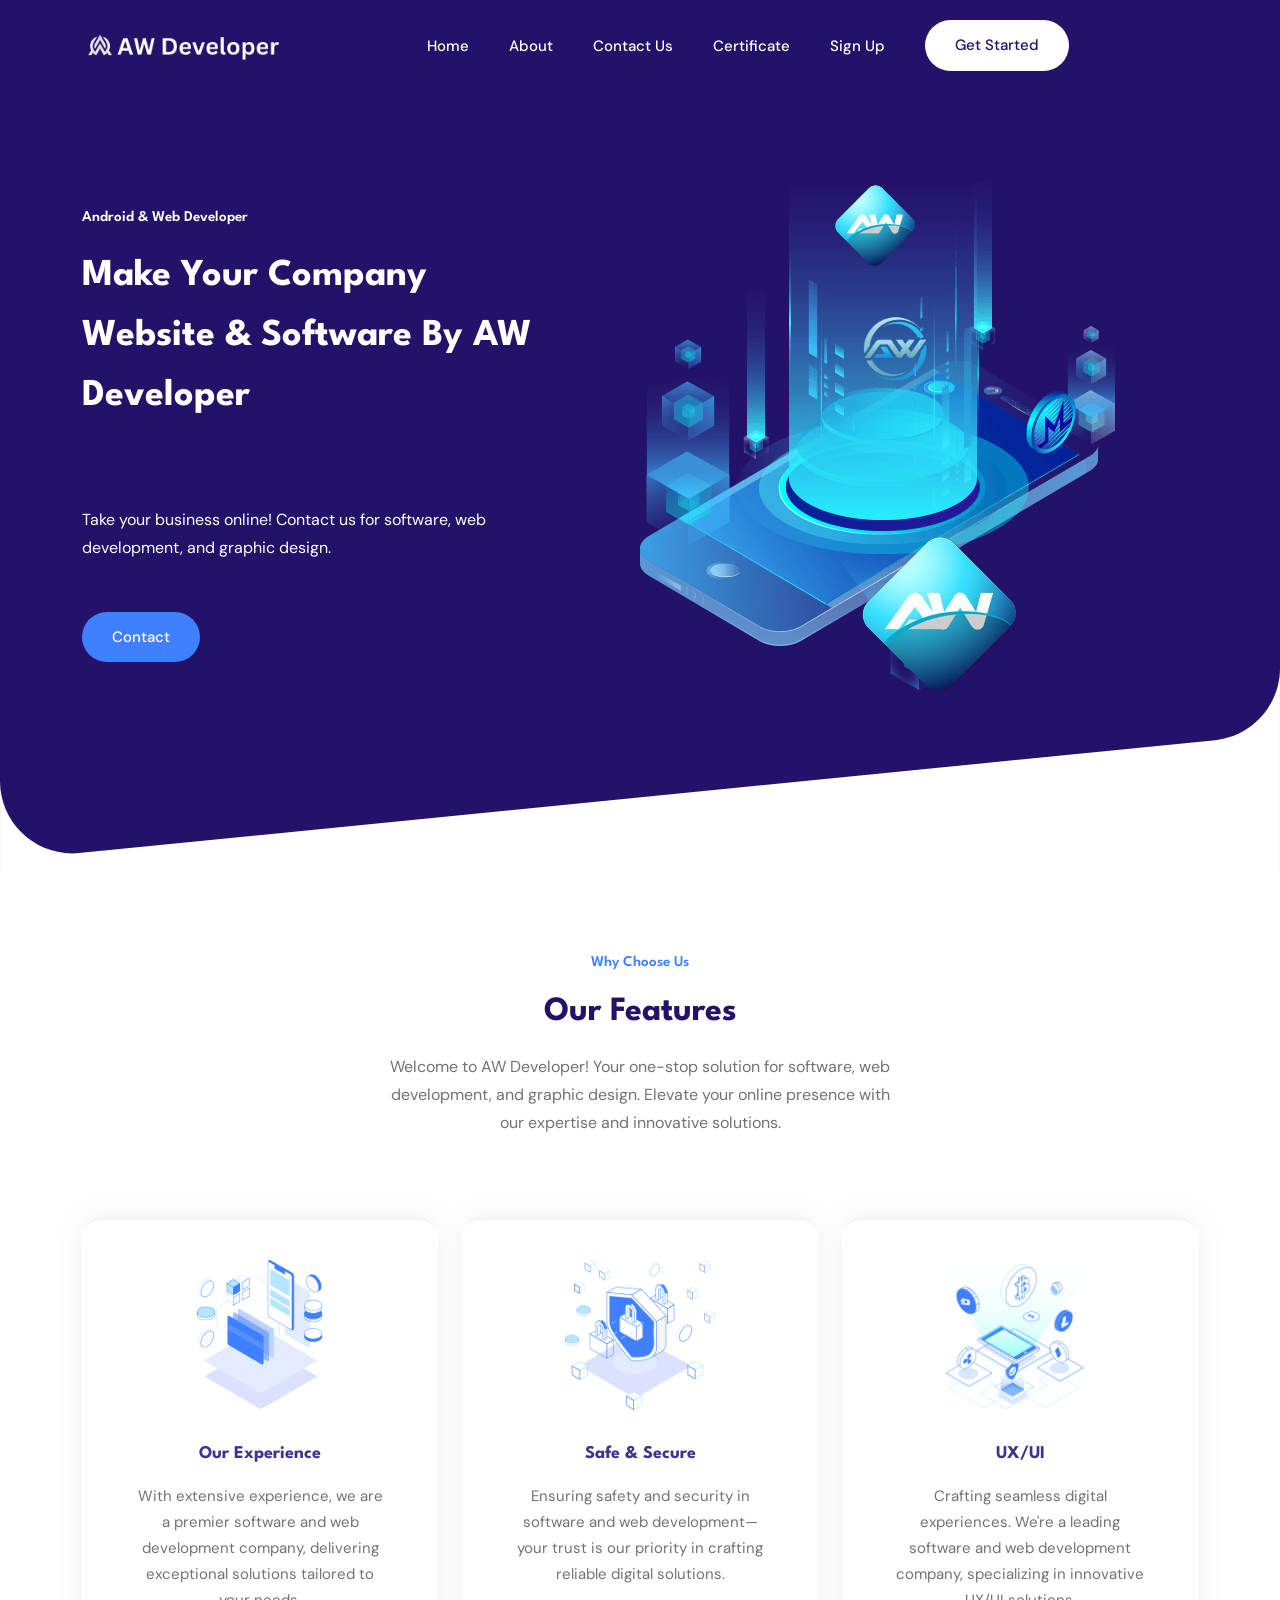
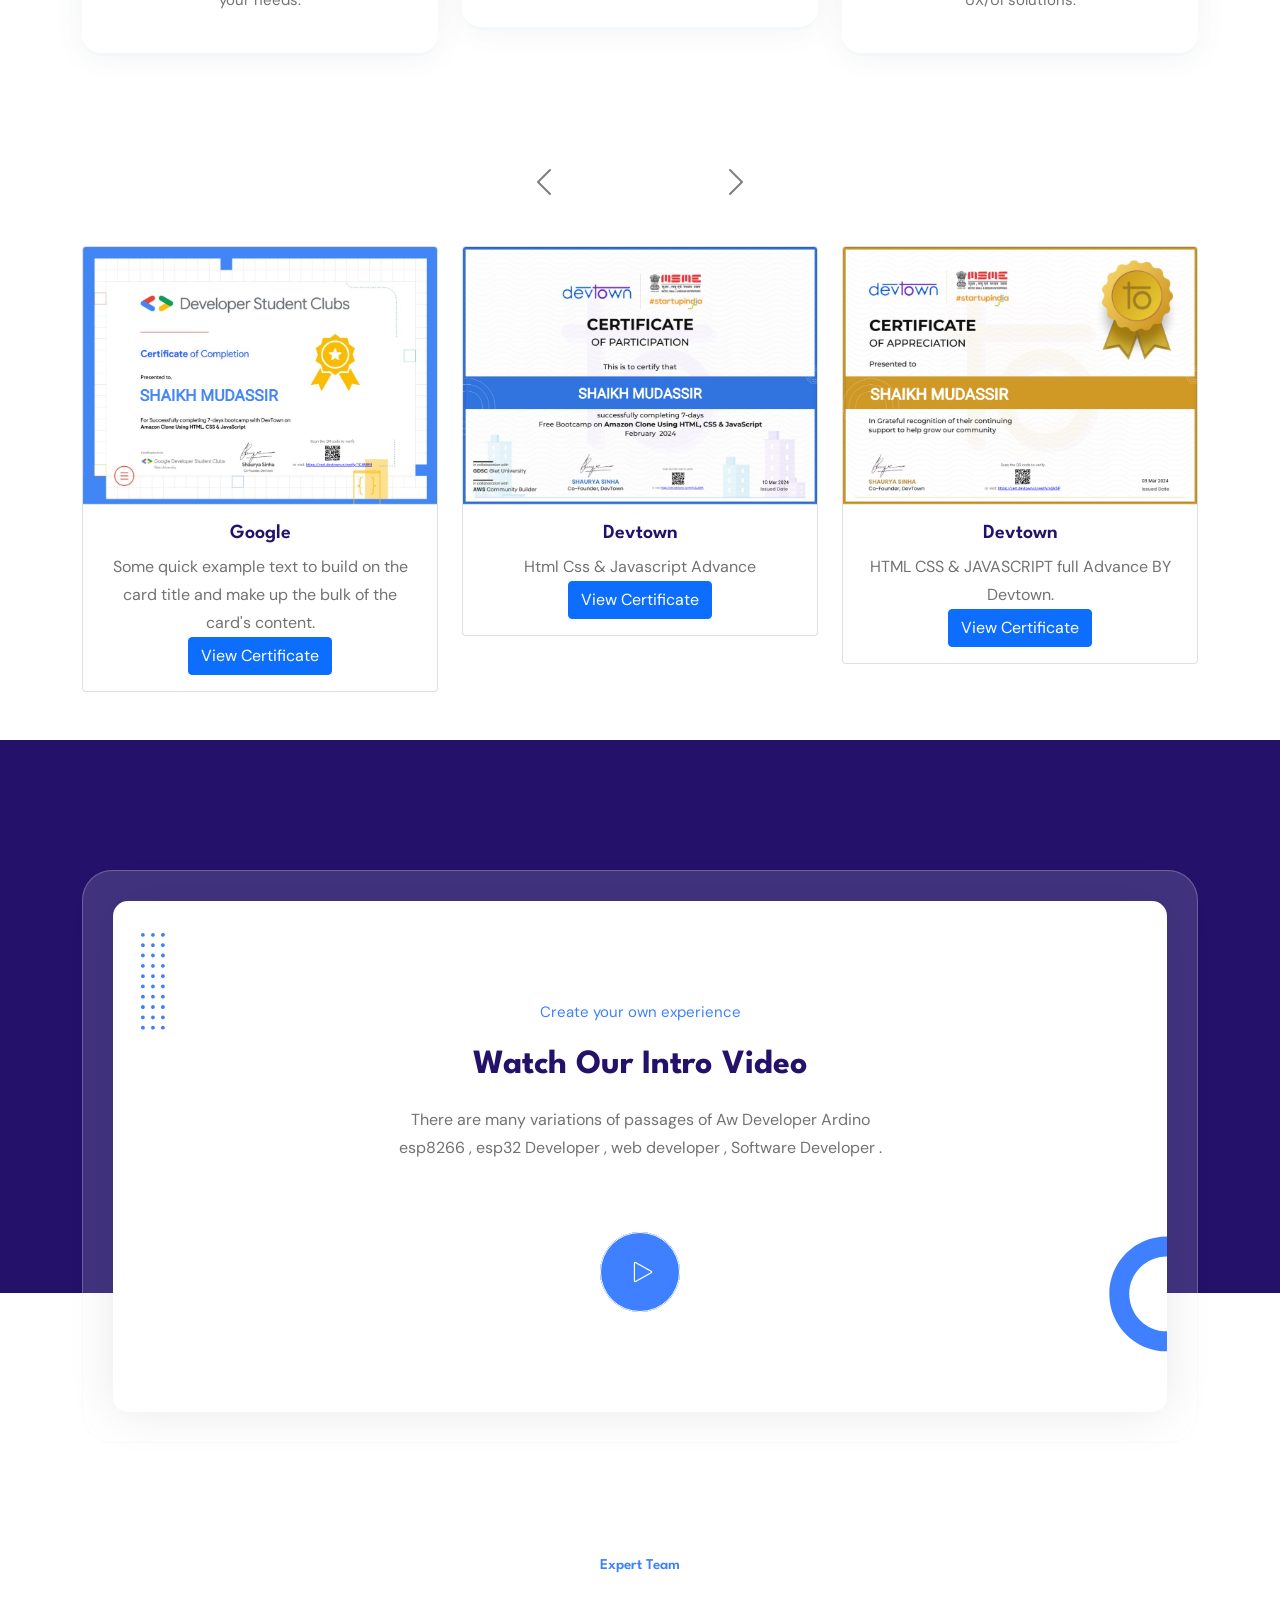
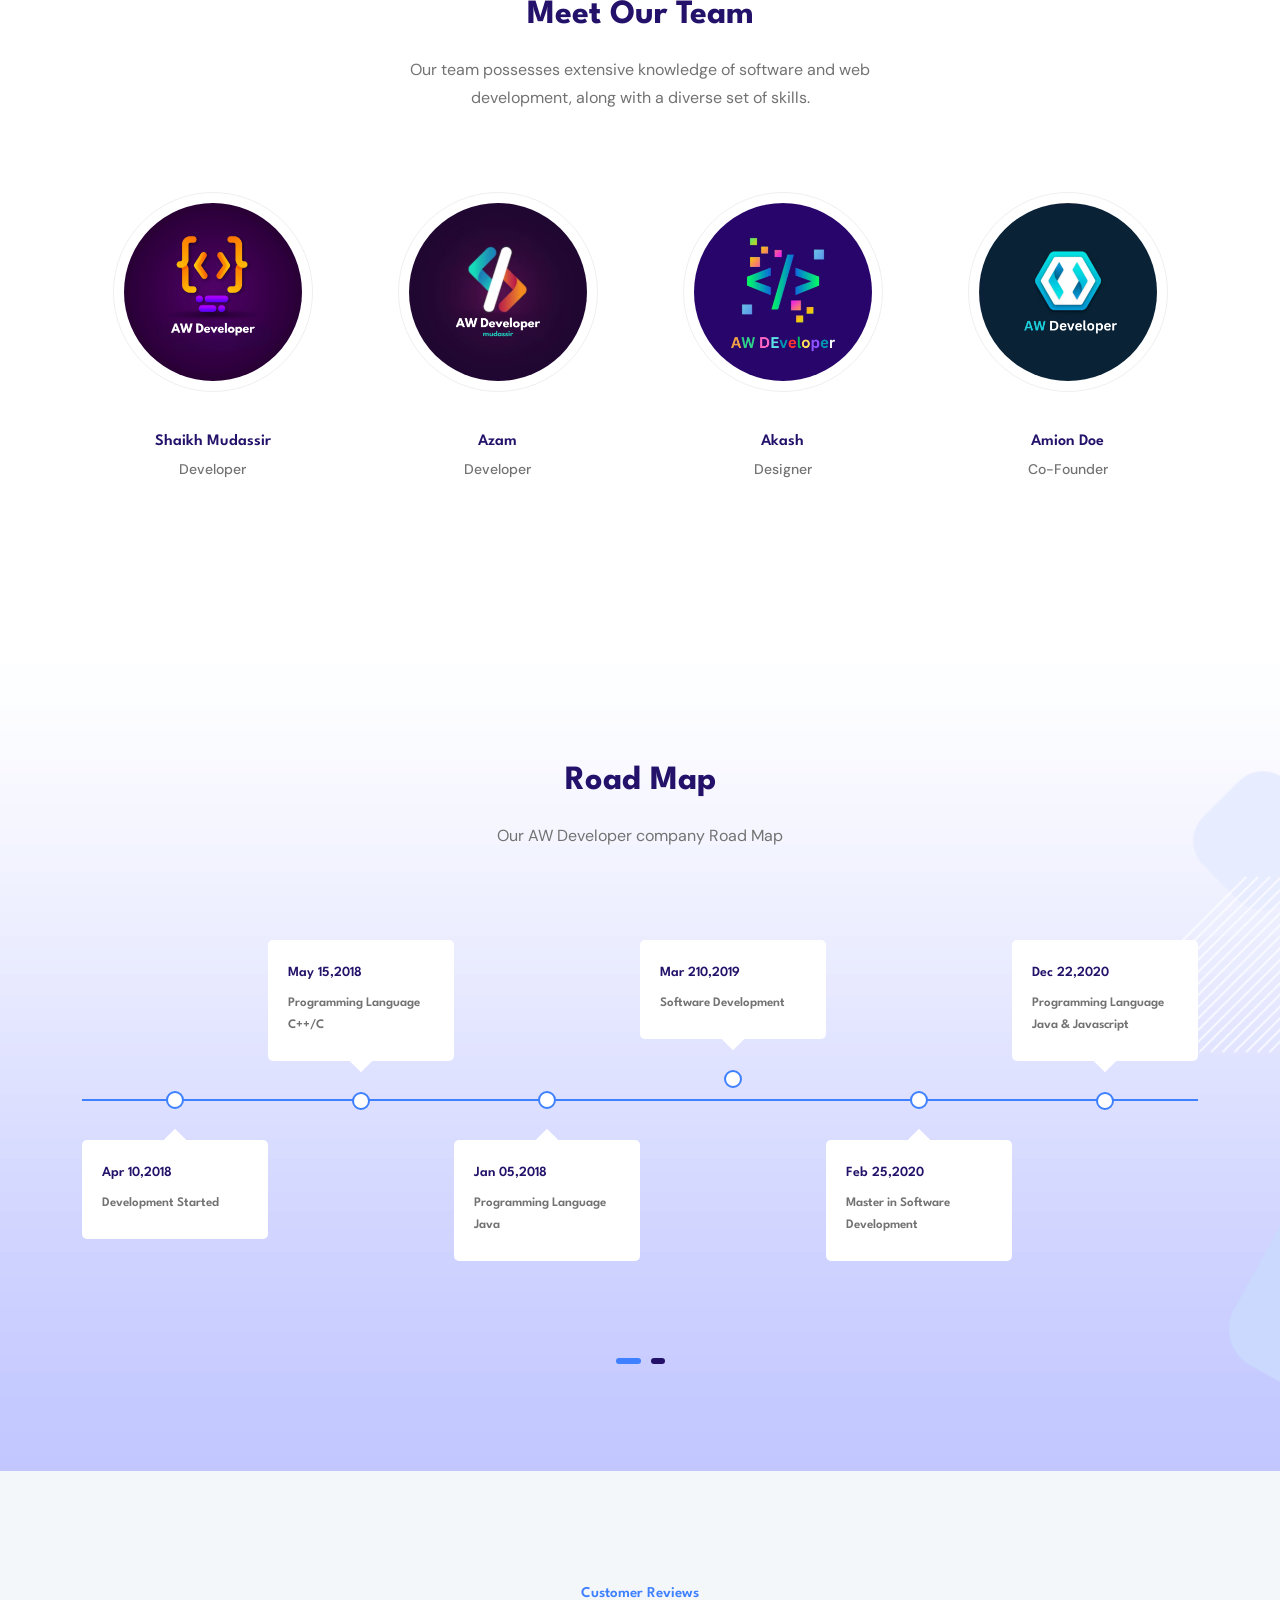
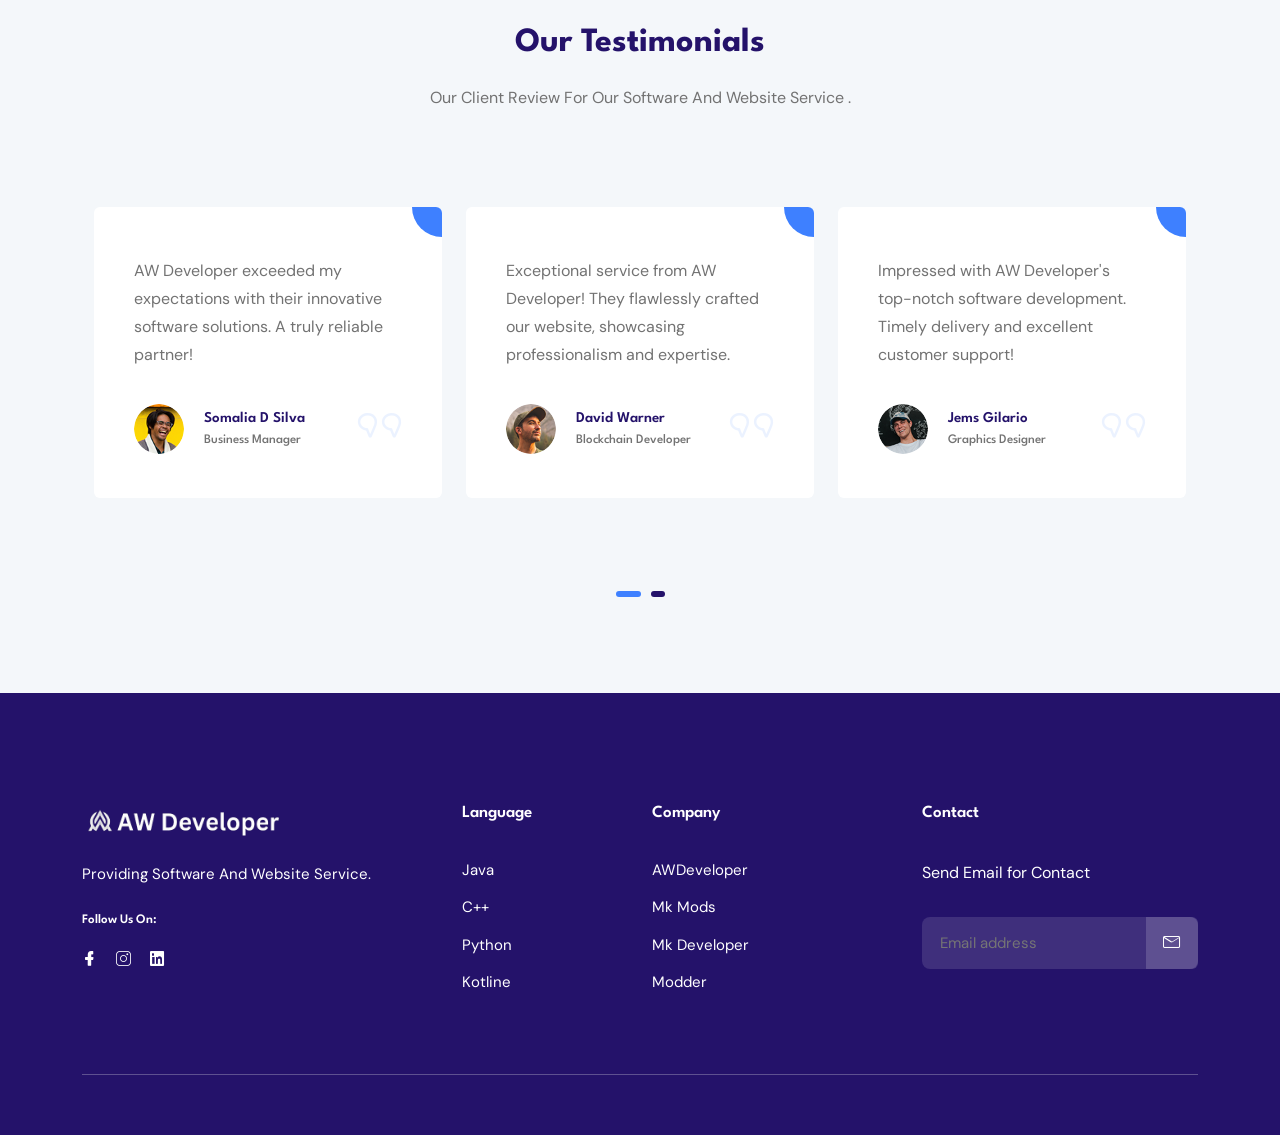
==== index.html @ 13d61180 "Update index.html" ====
<!DOCTYPE html><html class="no-js" lang="zxx"><head>
<meta charset="utf-8">
<meta http-equiv="x-ua-compatible" content="ie=edge">
<title>AW Developer</title>
<meta name="description" content="">
<meta name="viewport" content="width=device-width, initial-scale=1">
      <meta name="google-site-verification" content="mV0njJO85PDwWXoZRXvHBWW8LsEu-AOZ8JfVHzHUEQI" />
      <meta property="og:image" content="https://raw.githubusercontent.com/mudassir47/awdeveloper-main/main/img/3d-logo-2.png">
      <meta property="og:title" content="AW Developer">
<!-- <meta property="og:description" content="AW Developer: Crafting websites, software, and hardware solutions to empower users. Your digital needs, our expertise."> -->
<!-- <meta property="og:url" content="https://awdeveloper.netlify.app"> -->
<link rel="shortcut icon" type="image/x-icon" href="img/awlogo.png">

<link rel="stylesheet" href="css/bootstrap.min.css">
<link rel="stylesheet" href="css/LineIcons.3.0.css">
<link rel="stylesheet" href="css/animate.css">
<link rel="stylesheet" href="css/tiny-slider.css">
<link rel="stylesheet" href="css/glightbox.min.css">
<link rel="stylesheet" href="css/main.css">
</head>
<body>
<!--[if lte IE 9]>
      <p class="browserupgrade">
        You are using an <strong>outdated</strong> browser. Please
        <a href="https://browsehappy.com/">upgrade your browser</a> to improve
        your experience and security.
      </p>
    <![endif]-->

<div class="preloader">
<div class="preloader-inner">
<div class="preloader-icon">
<span></span>
<span></span>
</div>
</div>
</div>


<header class="header navbar-area">
<div class="container">
<div class="row align-items-center">
<div class="col-lg-12">
<div class="nav-inner">

<nav class="navbar navbar-expand-lg">
<a class="navbar-brand" href="index.html">
<img style="width: 200px;" src="img/aw_name_white_logo.png" alt="Logo">

</a>
<button class="navbar-toggler mobile-menu-btn" type="button" data-bs-toggle="collapse" data-bs-target="#navbarSupportedContent" aria-controls="navbarSupportedContent" aria-expanded="false" aria-label="Toggle navigation">
<span class="toggler-icon"></span>
<span class="toggler-icon"></span>
<span class="toggler-icon"></span>
</button>
<div class="collapse navbar-collapse sub-menu-bar" id="navbarSupportedContent">
<ul id="nav" class="navbar-nav ms-auto">
<li class="nav-item">
<a href="index.html" class="active" aria-label="Toggle navigation">Home</a>
</li>
<li class="nav-item">
<a href="about-us.html" aria-label="Toggle navigation">About</a>
</li>
<li class="nav-item">
    <a href="contact.html" aria-label="Toggle navigation">Contact Us</a>
    </li>
    <li class="nav-item">
      <a href="certificate.html" aria-label="Toggle navigation">Certificate</a>
      </li>
      <li class="nav-item">
        <a href="project.html" aria-label="Toggle navigation">sign up</a>
        </li>
        <div style="margin-top:20px ;" class="button">
  <a href="https://wa.me/9958399157" class="btn">Get started</a>
  </div>
<!-- <li class="nav-item">
<a class="dd-menu collapsed" href="javascript:void(0)" data-bs-toggle="collapse" data-bs-target="#submenu-1-1" aria-controls="navbarSupportedContent" aria-expanded="false" aria-label="Toggle navigation">Pages</a>
<ul class="sub-menu collapse" id="submenu-1-1">
<li class="nav-item"><a href="about-us.html">About Us</a></li>
<li class="nav-item"><a href="certificate.html">Sign In</a></li>
<li class="nav-item"><a href="project.html">Sign Up</a></li>
<li class="nav-item"><a href="reset-password.html">Reset Password</a>
</li><li class="nav-item"><a href="mail-success.html">Mail Success</a></li>
<li class="nav-item"><a href="404.html">404 Error</a></li>
</ul>
</li>
<li class="nav-item">
<a class="dd-menu collapsed" href="javascript:void(0)" data-bs-toggle="collapse" data-bs-target="#submenu-1-2" aria-controls="navbarSupportedContent" aria-expanded="false" aria-label="Toggle navigation">Blog</a>
<ul class="sub-menu collapse" id="submenu-1-2">
<li class="nav-item"><a href="blog-grid.html">Blog Grid</a>
</li>
<li class="nav-item"><a href="blog-single.html">Blog Single</a></li>
</ul>
</li>
<li class="nav-item">
<a href="contact.html" aria-label="Toggle navigation">Contact</a>
</li>
</ul>
</div> 
<div class="button">
<a href="project.html" class="btn">Get started</a>
</div> -->
</nav>

</div>
</div>
</div> 
</div> 
</header>


<section class="hero-area">
<img class="hero-shape" src="images/hero-shape.svg" alt="#">
<div class="container">
<div class="row align-items-center">
<div class="col-lg-5 col-md-12 col-12">
<div class="hero-content">
<h4 class="wow fadeInUp" data-wow-delay=".2s" id="mkemail">Android &amp; Web Developer</h4>
<h1 class="wow fadeInUp" data-wow-delay=".4s">Make Your Company Website & Software By AW Developer
<br>
<span>
<img class="text-shape" src="images/text-shape.svg" alt="#">

</span>
</h1>
<p class="wow fadeInUp" data-wow-delay=".6s">Take your business online! Contact us for software, web development, and graphic design.
</p>
<div class="button wow fadeInUp" data-wow-delay=".8s">
<a href="https://wa.me/9958399157" class="btn ">Contact</a>
</div>
</div>
</div>
<div class="col-lg-7 col-12">
<div class="hero-image">
<img class="main-image" src="images/home2-bg.png" alt="#">
<img class="h2-move-1" src="img/3d-logo-2.png" alt="#" width="100px">
<img class="h2-move-2" src="img/3d-logo-2.png" alt="#">
<img class="h2-move-3" src="img/3dlogo.png" alt="#" width="80px">
</div>
</div>
</div>
</div>
</section>


<div class="feature section">
<div class="container">
<div class="row">
<div class="col-12">
<div class="section-title">
<h3 class="wow zoomIn" data-wow-delay=".2s">Why choose us</h3>
<h2 class="wow fadeInUp" data-wow-delay=".4s">Our features</h2>
<p class="wow fadeInUp" data-wow-delay=".6s">Welcome to AW Developer! Your one-stop solution for software, web development, and graphic design. Elevate your online presence with our expertise and innovative solutions.</p>
</div>
</div>
</div>
<div class="row">
<div class="col-lg-4 col-md-6 col-12 wow fadeInUp" data-wow-delay=".2s">
<div class="feature-box">
<div class="tumb">
<img src="images/feature-icon-1.png" alt="">
</div>
<h4 class="text-title">Our Experience</h4>
<p>With extensive experience, we are a premier software and web development company, delivering exceptional solutions tailored to your needs.</p>
</div>
</div>
<div class="col-lg-4 col-md-6 col-12 wow fadeInUp" data-wow-delay=".4s">
<div class="feature-box">
<div class="tumb">
<img src="images/feature-icon-2.png" alt="">
</div>
<h4 class="text-title">Safe &amp; Secure</h4>
<p>Ensuring safety and security in software and web development—your trust is our priority in crafting reliable digital solutions.</p>
</div>
</div>
<div class="col-lg-4 col-md-6 col-12 wow fadeInUp" data-wow-delay=".6s">
<div class="feature-box">
<div class="tumb">
<img src="images/feature-icon-3.png" alt="">
</div>
<h4 class="text-title">UX/UI</h4>
<p>Crafting seamless digital experiences. We're a leading software and web development company, specializing in innovative UX/UI solutions.</p>
</div>
</div>
</div>
</div>
</div>

<!-- 
<section class="start-process section">
<div class="container">
<div class="row">
<div class="col-12">
<div class="section-title">
<h3 class="wow zoomIn" data-wow-delay=".2s">Ready to get started?</h3>
<h2 class="wow fadeInUp" data-wow-delay=".4s">3 Steps To Start</h2>
<p class="wow fadeInUp" data-wow-delay=".6s">There are many variations of passages of Lorem
Ipsum available, but the majority have suffered alteration in some form.</p>
</div>
</div>
</div>
<div class="row">
<div class="col-lg-4 col-md-4 col-12">
<div class="single-process">
<span class="serial">01</span>
<h3>Create Your Wallet</h3>
<p>Lorem ipsum dolor sit amet, consectetur adipisicing elit. Quos consectetur tidio.</p>
</div>
</div>
<div class="col-lg-4 col-md-4 col-12">
<div class="single-process">
<span class="serial">02</span>
<h3>Make Payment</h3>
<p>Lorem ipsum dolor sit amet, consectetur adipisicing elit. Quos consectetur tidio.</p>
</div>
</div>
<div class="col-lg-4 col-md-4 col-12">
<div class="single-process">
<span class="serial">03</span>
<h3>Buy &amp; Sell Coins</h3>
<p>Lorem ipsum dolor sit amet, consectetur adipisicing elit. Quos consectetur tidio.</p>
</div>
</div>
</div>
</div>
</section> 
 -->
<div
  id="carouselMultiItemExample"
  class="carousel slide carousel-dark text-center"
  data-mdb-ride="carousel"
>
  <!-- Controls -->
  <div class="d-flex justify-content-center mb-4">
    <button
      class="carousel-control-prev position-relative"
      type="button"
      data-mdb-target="#carouselMultiItemExample"
      data-mdb-slide="prev"
    >
      <span class="carousel-control-prev-icon" aria-hidden="true"></span>
      <span class="visually-hidden">Previous</span>
    </button>
    <button
      class="carousel-control-next position-relative"
      type="button"
      data-mdb-target="#carouselMultiItemExample"
      data-mdb-slide="next"
    >
      <span class="carousel-control-next-icon" aria-hidden="true"></span>
      <span class="visually-hidden">Next</span>
    </button>
  </div>
  <!-- Inner -->




  <div class="carousel-inner py-4 wow fadeInUp">
    <!-- Single item -->
    <div class="carousel-item active">
      <div class="container">
        <div class="row">
  
          <!-- Certificate 1 -->
          <div class="col-12 col-md-4">
            <div class="card mb-4">
              <img src="img/c1.png" class="card-img-top" alt="Waterfall" />
              <div class="card-body">
                <h5 class="card-title">Google</h5>
                <p class="card-text">Some quick example text to build on the card title and make up the bulk of the card's content.</p>
                <a href="https://cert.devtown.in/verify/1C4MRN" class="btn btn-primary">View Certificate</a>
              </div>
            </div>
          </div>
  
          <!-- Certificate 2 -->
          <div class="col-12 col-md-4">
            <div class="card mb-4">
              <img src="img/c2.png" class="card-img-top" alt="Sunset Over the Sea" />
              <div class="card-body">
                <h5 class="card-title">Devtown</h5>
                <p class="card-text">Html Css & Javascript Advance</p>
                <a href="https://cert.devtown.in/verify/ZzJUKK" class="btn btn-primary">View Certificate</a>
              </div>
            </div>
          </div>
  
          <!-- Certificate 3 -->
          <div class="col-12 col-md-6 col-lg-4">
            <div class="card mb-4">
              <img src="img/c3.png" class="card-img-top rounded-lg" alt="Sunset over the Sea" style="max-width: 100%; height: auto;" />
              <div class="card-body">
                <h5 class="card-title">Devtown</h5>
                <p class="card-text">HTML CSS & JAVASCRIPT full Advance BY Devtown.</p>
                <a href="https://cert.devtown.in/verify/xGKSP" class="btn btn-primary">View Certificate</a>
              </div>
            </div>
          </div>

          
        </div>
      </div>
    </div>
  </div>
  
        
</div>
  <!-- Inner -->




<section class="intro-video-area section">
<div class="container">
<div class="row">
<div class="col-12">
<div class="inner-content-head">
<div class="inner-content">
<img class="shape1" src="images/shape1.svg" alt="#">
<img class="shape2" src="images/shape2.svg" alt="#">
<div class="section-title">
<span class="wow zoomIn" data-wow-delay=".2s">Create your own experience</span>
<h2 class="wow fadeInUp" data-wow-delay=".4s">Watch Our intro video</h2>
<p class="wow fadeInUp" data-wow-delay=".6s">There are many variations of passages of
Aw Developer Ardino esp8266 , esp32 Developer , web developer , Software Developer .</p>
</div>
<div class="intro-video-play">
<div class="play-thumb wow zoomIn" data-wow-delay=".2s">
<a href="img/aw vedio.mp4" class="glightbox video"><i class="lni lni-play"></i></a>
</div>
</div>
</div>
</div>
</div>
</div>
</div>
</section>

<section class="team section">
  <div class="container">
  <div class="row">
  <div class="col-12">
  <div class="section-title">
  <h3 class="wow zoomIn" data-wow-delay=".2s">Expert Team</h3>
  <h2 class="wow fadeInUp" data-wow-delay=".4s">Meet Our Team</h2>
  <p class="wow fadeInUp" data-wow-delay=".6s">Our team possesses extensive knowledge of software and web development, along with a diverse set of skills.</p>
  </div>
  </div>
  </div>
  <div class="row">
  <div class="col-lg-3 col-md-6 col-12 wow fadeInUp" data-wow-delay=".3s">
  
  <div class="single-team">
  <div class="team-image">
  <img src="img/AW Developer.png" alt="#">
  </div>
  <div class="content">
  <h4>Shaikh Mudassir
  <span>Developer</span>
  </h4>
  <ul class="social">
  <li><a href="javascript:void(0)"><i class="lni lni-facebook-filled"></i></a></li>
  <li><a href="javascript:void(0)"><i class="lni lni-instagram"></i></a></li>
  <li><a href="javascript:void(0)"><i class="lni lni-twitter-original"></i></a></li>
  <li><a href="javascript:void(0)"><i class="lni lni-linkedin-original"></i></a></li>
  </ul>
  </div>
  </div>
  
  </div>
  <div class="col-lg-3 col-md-6 col-12 wow fadeInUp" data-wow-delay=".5s">
  
  <div class="single-team">
  <div class="team-image">
  <img src="img/profile3.png" alt="#">
  </div>
  <div class="content">
  <h4>Azam
  <span>Developer</span>
  </h4>
  <ul class="social">
  <li><a href="javascript:void(0)"><i class="lni lni-facebook-filled"></i></a></li>
  <li><a href="javascript:void(0)"><i class="lni lni-instagram"></i></a></li>
  <li><a href="javascript:void(0)"><i class="lni lni-twitter-original"></i></a></li>
  <li><a href="javascript:void(0)"><i class="lni lni-linkedin-original"></i></a></li>
  </ul>
  </div>
  </div>
  
  </div>
  <div class="col-lg-3 col-md-6 col-12 wow fadeInUp" data-wow-delay=".7s">
  
  <div class="single-team">
  <div class="team-image">
  <img src="img/profile4.png" alt="#">
  </div>
  <div class="content">
  <h4>Akash
  <span>Designer</span>
  </h4>
  <ul class="social">
  <li><a href="javascript:void(0)"><i class="lni lni-facebook-filled"></i></a></li>
  <li><a href="javascript:void(0)"><i class="lni lni-instagram"></i></a></li>
  <li><a href="javascript:void(0)"><i class="lni lni-twitter-original"></i></a></li>
  <li><a href="javascript:void(0)"><i class="lni lni-linkedin-original"></i></a></li>
  </ul>
  </div>
  </div>
  
  </div>
  <div class="col-lg-3 col-md-6 col-12 wow fadeInUp" data-wow-delay=".9s">
  
  <div class="single-team">
  <div class="team-image">
  <img src="img/profile5.png" alt="#">
  </div>
  <div class="content">
  <h4>Amion Doe
  <span>Co-Founder</span>
  </h4>
  <ul class="social">
  <li><a href="javascript:void(0)"><i class="lni lni-facebook-filled"></i></a></li>
  <li><a href="javascript:void(0)"><i class="lni lni-instagram"></i></a></li>
  <li><a href="javascript:void(0)"><i class="lni lni-twitter-original"></i></a></li>
  <li><a href="javascript:void(0)"><i class="lni lni-linkedin-original"></i></a></li>
  </ul>
  </div>
  </div>
  
  </div>
  </div>
  </div>
  </section>
<section class="road-map section">
<div class="container">
<div class="row">
<div class="col-12">
<div class="section-title">
<h2 class="wow fadeInUp" data-wow-delay=".4s">Road Map</h2>
<p class="wow fadeInUp" data-wow-delay=".6s">Our AW Developer company Road Map </p>
</div>
</div>
</div>
<div class="top-row">
<div class="">
<div class="row road-map-slider">
<div class="col-lg-2 col-md-3 col-12 p-0">

<div class="single-map down">
<span class="arrow"></span>
<h3>Apr 10,2018
<span>Development Started</span>
</h3>
</div>

</div>
<div class="col-lg-2 col-md-3 col-12 p-0">

<div class="single-map">
<span class="arrow"></span>
<h3>May 15,2018
<span>Programming Language C++/C</span>
</h3>
</div>

</div>
<div class="col-lg-2 col-md-3 col-12 p-0">

<div class="single-map down">
<span class="arrow"></span>
<h3>Jan 05,2018
<span>Programming Language Java</span>
</h3>
</div>

</div>
<div class="col-lg-2 col-md-3 col-12 p-0">

<div class="single-map">
<span class="arrow"></span>
<h3>Mar 210,2019
<span>Software Development</span>
</h3>
</div>

</div>
<div class="col-lg-2 col-md-3 col-12 p-0">

<div class="single-map down">
<span class="arrow"></span>
<h3>Feb 25,2020
<span>Master in Software Development</span>
</h3>
</div>

</div>
<div class="col-lg-2 col-md-3 col-12 p-0">

<div class="single-map">
<span class="arrow"></span>
<h3>Dec 22,2020
<span>Programming Language  Java & Javascript</span>
</h3>
</div>

</div>
<div class="col-lg-2 col-md-3 col-12 p-0">

<div class="single-map down">
<span class="arrow"></span>
<h3>Feb 25,2020
<span>Web Development</span>
</h3>
</div>

</div>
<div class="col-lg-2 col-md-3 col-12 p-0">

<div class="single-map">
<span class="arrow"></span>
<h3>Jan 05,2018
<span>Learning About Firebase </span>
</h3>
</div>

</div>
<div class="col-lg-2 col-md-3 col-12 p-0">

<div class="single-map down">
<span class="arrow"></span>
<h3>May 15,2018
<span>Programming Language Kotline</span>
</h3>
</div>

</div>
<div class="col-lg-2 col-md-3 col-12 p-0">

<div class="single-map">
<span class="arrow"></span>
<h3>Dec 22,2020
<span>Learning About Github Hosting and Features</span>
</h3>
</div>

</div>
</div>
</div>
</div>
</div>
</section>


<section class="testimonials style2 section">
<div class="container">
<div class="row">
<div class="col-12">
<div class="section-title">
<h3 class="wow zoomIn" data-wow-delay=".2s">Customer Reviews</h3>
<h2 class="wow fadeInUp" data-wow-delay=".4s">Our Testimonials</h2>
<p class="wow fadeInUp" data-wow-delay=".6s">Our Client Review For Our Software And Website Service .</p>
</div>
</div>
</div>
<div class="row testimonial-slider">
<div class="col-lg-6 col-12 ">

<div class="single-testimonial">
<div class="inner-content">
<div class="quote-icon">
<i class="lni lni-quotation"></i>
</div>
<div class="text">
<p>AW Developer exceeded my expectations with their innovative software solutions. A truly reliable partner!</p>
</div>
<div class="author">
<img src="images/testi-1.png" alt="#">
<h4 class="name">Somalia D Silva
<span class="deg">Business Manager</span>
</h4>
</div>
</div>
</div>

</div>
<div class="col-lg-6 col-12 ">

<div class="single-testimonial">
<div class="inner-content">
<div class="quote-icon">
<i class="lni lni-quotation"></i>
</div>
<div class="text">
<p>Exceptional service from AW Developer! They flawlessly crafted our website, showcasing professionalism and expertise.</p>
</div>
<div class="author">
<img src="images/testi-2.png" alt="#">
<h4 class="name">David Warner
<span class="deg">Blockchain Developer</span>
</h4>
</div>
</div>
</div>

</div>
<div class="col-lg-6 col-12 ">

<div class="single-testimonial">
<div class="inner-content">
<div class="quote-icon">
<i class="lni lni-quotation"></i>
</div>
<div class="text">
<p>Impressed with AW Developer's top-notch software development. Timely delivery and excellent customer support!</p>
</div>
<div class="author">
<img src="images/testi-3.png" alt="#">
<h4 class="name">Jems Gilario
<span class="deg">Graphics Designer</span>
</h4>
</div>
</div>
</div>

</div>
<div class="col-lg-6 col-12 ">

<div class="single-testimonial">
<div class="inner-content">
<div class="quote-icon">
<i class="lni lni-quotation"></i>
</div>
<div class="text">
<p>AW Developer is our go-to for web solutions. Their team's expertise ensures quality and client satisfaction.</p>
</div>
<div class="author">
<img src="images/testi-2.png" alt="#">
<h4 class="name">David Warner
<span class="deg">Web Developer</span>
</h4>
</div>
</div>
</div>

</div>
<div class="col-lg-6 col-12 ">

<div class="single-testimonial">
<div class="inner-content">
<div class="quote-icon">
<i class="lni lni-quotation"></i>
</div>
<div class="text">
<p>Highly recommend AW Developer for their unmatched software development skills. They turned our ideas into reality seamlessly.</p>
</div>
<div class="author">
<img src="images/testi-3.png" alt="#">
<h4 class="name">Jems Gilario
<span class="deg">Graphics Designer</span>
</h4>
</div>
</div>
</div>

</div>
</div>
</div>
</section>

<!-- 
<section class="blog-section section">
<div class="container">
<div class="row">
<div class="col-12">
<div class="section-title">
<h3 class="wow zoomIn" data-wow-delay=".2s">Blogs</h3>
<h2 class="wow fadeInUp" data-wow-delay=".4s">Our Latest News</h2>
<p class="wow fadeInUp" data-wow-delay=".6s">There are many variations of passages of Lorem
Ipsum available, but the majority have suffered alteration in some form.</p>
</div>
</div>
</div>
<div class="row">
<div class="col-lg-4 col-md-6 col-12 wow fadeInUp" data-wow-delay=".4s">

<div class="single-blog-grid">
<div class="blog-img">
<a href="blog-single.html">
<img src="images/blog-1.png" alt="#">
</a>
</div>
<div class="blog-content">
<div class="meta-info">
<a class="date" href="javascript:void(0)"><i class="lni lni-timer"></i> 10 June 2023
</a>
<a class="author" href="javascript:void(0)"><i class="lni lni-user"></i> Anjelio Joly
</a>
</div>
<h4>
<a href="blog-single.html">The Intersection Where Blockchain Meets Energy.</a>
</h4>
<p>Lorem ipsum dolor sit amet, adipscing elitr, sit gifted sed diam nonumy eirmod tempor
ividunt dolore.</p>
<div class="button">
<a href="blog-single.html" class="btn">Read More</a>
</div>
</div>
</div>

</div>
<div class="col-lg-4 col-md-6 col-12 wow fadeInUp" data-wow-delay=".6s">

<div class="single-blog-grid">
<div class="blog-img">
<a href="blog-single.html">
<img src="images/blog-2.png" alt="#">
</a>
</div>
<div class="blog-content">
<div class="meta-info">
<a class="date" href="javascript:void(0)"><i class="lni lni-timer"></i> 5 Aug 2023
</a>
<a class="author" href="javascript:void(0)"><i class="lni lni-user"></i> Kumila ksusi
</a>
</div>
<h4>
<a href="blog-single.html">Pros &amp; Cons of Premined Cryptocurrencies.</a>
</h4>
<p>Lorem ipsum dolor sit amet, adipscing elitr, sit gifted sed diam nonumy eirmod tempor
ividunt dolore.</p>
<div class="button">
<a href="blog-single.html" class="btn">Read Blog</a>
</div>
</div>
</div>

</div>
<div class="col-lg-4 col-md-6 col-12 wow fadeInUp" data-wow-delay=".8s">

<div class="single-blog-grid">
<div class="blog-img">
<a href="blog-single.html">
<img src="images/blog-3.png" alt="#">
</a>
</div>
<div class="blog-content">
<div class="meta-info">
<a class="date" href="javascript:void(0)"><i class="lni lni-timer"></i> 25 Dec 2023
</a>
<a class="author" href="javascript:void(0)"><i class="lni lni-user"></i> Alex Jendro
</a>
</div>
<h4>
<a href="blog-single.html">How &amp; Where To Market Your ICO Startup.</a>
</h4>
<p>Lorem ipsum dolor sit amet, adipscing elitr, sit gifted sed diam nonumy eirmod tempor
ividunt dolore.</p>
<div class="button">
<a href="blog-single.html" class="btn">Read Blog</a>
</div>
</div>
</div>

</div>
</div>
</div>
</section>


<section class="faq section">
<div class="container">
<div class="row">
<div class="col-12">
<div class="section-title">
<h3 class="wow zoomIn" data-wow-delay=".2s">Faq</h3>
<h2 class="wow fadeInUp" data-wow-delay=".4s">frequently asked questions</h2>
<p class="wow fadeInUp" data-wow-delay=".6s">There are many variations of passages of Lorem
Ipsum available, but the majority have
suffered alteration in some form.</p>
</div>
</div>
</div>
<div class="row">
<div class="col-lg-6 col-md-12 col-12">
<div class="accordion" id="accordionExample">
<div class="accordion-item">
<h2 class="accordion-header" id="heading1">
<button class="accordion-button collapsed" type="button" data-bs-toggle="collapse" data-bs-target="#collapse1" aria-expanded="false" aria-controls="collapse1">
<span class="title">How can I participate in the ICO Token sale?</span><i class="lni lni-plus"></i>
</button>
</h2>
<div id="collapse1" class="accordion-collapse collapse" aria-labelledby="heading1" data-bs-parent="#accordionExample">
<div class="accordion-body">
<p>Lorem ipsum dolor sit amet, consectetur adipiscing elit. Aliquam consectetur sit
amet ante nec vulputate. Nulla aliquam, justo auctor consequat tincidunt, arcu
erat mattis lorem.</p>
<p>Lorem ipsum dolor sit amet, consectetur adipiscing elit. Aliquam consectetur sit
amet ante nec vulputate.</p>
</div>
</div>
</div>
<div class="accordion-item">
<h2 class="accordion-header" id="heading2">
<button class="accordion-button collapsed" type="button" data-bs-toggle="collapse" data-bs-target="#collapse2" aria-expanded="false" aria-controls="collapse2">
<span class="title">What cryptocurrencies can I use to purchase?</span><i class="lni lni-plus"></i>
</button>
</h2>
<div id="collapse2" class="accordion-collapse collapse" aria-labelledby="heading2" data-bs-parent="#accordionExample">
<div class="accordion-body">
<p>Anim pariatur cliche reprehenderit, enim eiusmod high life accusamus terry
richardson ad squid. 3 wolf moon officia aute. non cupidatat skateboard dolor
brunch. Foosd truck quinoa nesciunt laborum eiusmod. Brunch 3 wolf moon tempor,
sunt alqua put a bird on it squid single-origin coffee nulla assumenda
shoreditch et. Nihil anim ke ffiyeh helvetica, craft beer labore wes anderson
cred nesciunt sapiente ea proident.</p>
</div>
</div>
</div>
<div class="accordion-item">
<h2 class="accordion-header" id="heading3">
<button class="accordion-button collapsed" type="button" data-bs-toggle="collapse" data-bs-target="#collapse3" aria-expanded="false" aria-controls="collapse3">
<span class="title">Do I need an account to place an order?</span><i class="lni lni-plus"></i>
</button>
</h2>
<div id="collapse3" class="accordion-collapse collapse" aria-labelledby="heading3" data-bs-parent="#accordionExample">
<div class="accordion-body">
<p>Lorem ipsum dolor sit amet, consectetur adipisicing elit. Voluptas expedita,
repellendus est nemo cum quibusdam optio, voluptate hic a tempora facere, nihil
non itaque alias similique quas quam odit consequatur.</p>
</div>
</div>
</div>
</div>
</div>
<div class="col-lg-6 col-md-12 col-12 xs-margin">
<div class="accordion" id="accordionExample2">
<div class="accordion-item">
<h2 class="accordion-header" id="heading11">
<button class="accordion-button collapsed" type="button" data-bs-toggle="collapse" data-bs-target="#collapse11" aria-expanded="false" aria-controls="collapse11">
<span class="title">How can i purchase bitcoin?</span><i class="lni lni-plus"></i>
</button>
</h2>
<div id="collapse11" class="accordion-collapse collapse" aria-labelledby="heading11" data-bs-parent="#accordionExample2">
<div class="accordion-body">
<p>Lorem ipsum dolor sit amet, consectetur adipiscing elit. Aliquam consectetur sit
amet ante nec vulputate. Nulla aliquam, justo auctor consequat tincidunt, arcu
erat mattis lorem.</p>
<p>Lorem ipsum dolor sit amet, consectetur adipiscing elit. Aliquam consectetur sit
amet ante nec vulputate.</p>
</div>
</div>
</div>
<div class="accordion-item">
<h2 class="accordion-header" id="heading22">
<button class="accordion-button collapsed" type="button" data-bs-toggle="collapse" data-bs-target="#collapse22" aria-expanded="false" aria-controls="collapse22">
<span class="title">What is ICO Crypto?</span><i class="lni lni-plus"></i>
</button>
</h2>
<div id="collapse22" class="accordion-collapse collapse" aria-labelledby="heading22" data-bs-parent="#accordionExample2">
<div class="accordion-body">
<p>Anim pariatur cliche reprehenderit, enim eiusmod high life accusamus terry
richardson ad squid. 3 wolf moon officia aute. non cupidatat skateboard dolor
brunch. Foosd truck quinoa nesciunt laborum eiusmod. Brunch 3 wolf moon tempor,
sunt alqua put a bird on it squid single-origin coffee nulla assumenda
shoreditch et. Nihil anim ke ffiyeh helvetica, craft beer labore wes anderson
cred nesciunt sapiente ea proident.</p>
</div>
</div>
</div>
<div class="accordion-item">
<h2 class="accordion-header" id="heading33">
<button class="accordion-button collapsed" type="button" data-bs-toggle="collapse" data-bs-target="#collapse33" aria-expanded="false" aria-controls="collapse33">
<span class="title">How do I benefit from the ICO Token?</span><i class="lni lni-plus"></i>
</button>
</h2>
<div id="collapse33" class="accordion-collapse collapse" aria-labelledby="heading33" data-bs-parent="#accordionExample2">
<div class="accordion-body">
<p>Lorem ipsum dolor sit amet, consectetur adipisicing elit. Voluptas expedita,
repellendus est nemo cum quibusdam optio, voluptate hic a tempora facere, nihil
non itaque alias similique quas quam odit consequatur.</p>
</div>
</div>
</div>
</div>
</div>
</div>
</div>
</section> -->


<footer class="footer section">

<div class="footer-top">
<div class="container">
<div class="inner-content">
<div class="row">
<div class="col-lg-4 col-md-6 col-12">

<div class="single-footer f-about">
<div class="logo">
<a href="index.html">
<img src="img/aw_name_white_logo.png" alt="#">
</a>
</div>
<p>Providing Software And Website Service.</p>
<h4 class="social-title">Follow Us On:</h4>
<ul class="social">
<li><a href=https://mkmods472.blogspot.com><i class="lni lni-facebook-filled"></i></a></li>
<li><a href="https://www.instagram.com/snamexx"><i class="lni lni-instagram"></i></a></li>
<!-- <li><a href="javascript:void(0)"><i class="lni lni-twitter-original"></i></a></li> -->
<li><a href="https://in.linkedin.com/in/shaikh-mudassir-4a90a6274"><i class="lni lni-linkedin-original"></i></a></li>
<!-- <li><a href="javascript:void(0)"><i class="lni lni-pinterest"></i></a></li>
<li><a href="javascript:void(0)"><i class="lni lni-youtube"></i></a></li> -->
</ul>
</div>

</div>
<div class="col-lg-2 col-md-6 col-12">

<div class="single-footer f-link">
<h3>Language</h3>
<ul>
<li><a href="javascript:void(0)">Java</a></li>
<li><a href="javascript:void(0)">C++</a></li>
<li><a href="javascript:void(0)">Python</a></li>
<li><a href="javascript:void(0)">Kotline</a></li>
</ul>
</div>

</div>
<div class="col-lg-2 col-md-6 col-12">

<div class="single-footer f-link">
<h3>Company</h3>
<ul>
<li><a href="javascript:void(0)">AWDeveloper</a></li>
<li><a href="javascript:void(0)">Mk Mods</a></li>
<li><a href="javascript:void(0)">Mk Developer</a></li>
<li><a href="javascript:void(0)">Modder</a></li>
</ul>
</div>

</div>
<div class="col-lg-4 col-md-6 col-12">

<div class="single-footer newsletter">
<h3>Contact</h3>
<p>Send Email for Contact</p>
<form action="#" method="get" target="_blank" class="newsletter-form" id="newsletterForm">
    <input id="email" name="EMAIL" placeholder="Email address" required="required" type="email">
    <div class="button">
      <button class="sub-btn"><i class="lni lni-envelope"></i></button>
    </div>
  </form>
  <script>
    document.getElementById('newsletterForm').addEventListener('submit', function(event) {
      event.preventDefault(); // Prevent form submission
  
      var email = document.getElementById('email').value;
  
      // Construct the WhatsApp message link with filled-in details
      var whatsappLink = "https://wa.me/+919958399157/?text=Email:%20" + encodeURIComponent(email);
  
      // Redirect the user to the WhatsApp link
      window.location.href = whatsappLink;
    });
  </script>
</div>

</div>
</div>
</div>
</div>
</div>


<div class="copyright-area">
<div class="container">
<div class="inner-content">
<div class="row">
<div class="col-lg-6 col-md-6 col-12">
<!-- <p class="copyright-text">© 2023 CryptoLand - All Rights Reserved</p> -->
</div>
<div class="col-lg-6 col-md-6 col-12">
<!-- <p class="copyright-owner">Designed and Developed by <a href="https://uideck.com/" rel="nofollow" target="_blank">UIdeck</a>
</p></div> -->
</div>
</div>
</div>
</div>

</footer>


<a href="#" class="scroll-top">
<i class="lni lni-chevron-up"></i>
</a>

<script src="js/bootstrap.min.js"></script>
<script src="js/wow.min.js"></script>
<script src="js/tiny-slider.js"></script>
<script src="js/glightbox.min.js"></script>
<script src="js/count-up.min.js"></script>
<script src="js/main.js"></script>
<script>
        //========= Road Map 
        tns({
            container: '.road-map-slider',
            items: 1,
            slideBy: 'page',
            autoplay: false,
            mouseDrag: true,
            gutter: 0,
            nav: true,
            controls: false,
            responsive: {
                0: {
                    items: 2,
                },
                540: {
                    items: 3,
                },
                768: {
                    items: 4,
                },
                992: {
                    items: 4,
                },
                1170: {
                    items: 6,
                }
            }
        });

        //========= testimonial 
        tns({
            container: '.testimonial-slider',
            items: 3,
            slideBy: 'page',
            autoplay: false,
            mouseDrag: true,
            gutter: 0,
            nav: true,
            controls: false,
            responsive: {
                0: {
                    items: 1,
                },
                540: {
                    items: 1,
                },
                768: {
                    items: 2,
                },
                992: {
                    items: 2,
                },
                1170: {
                    items: 3,
                }
            }
        });

        //====== counter up 
        var cu = new counterUp({
            start: 0,
            duration: 2000,
            intvalues: true,
            interval: 100,
            append: " ",
        });
        cu.start();

        //========= glightbox
        GLightbox({
            'href': 'img/aw vedio.mp4',
            'type': 'video',
            'source': 'vimeo', //vimeo, youtube or local
            'width': 900,
            'autoplayVideos': true,
        });


    </script>
<script>(function(){var js = "window['__CF$cv$params']={r:'84d7957e5ef0b784',t:'MTcwNjU5NTM2My44NjUwMDA='};_cpo=document.createElement('script');_cpo.nonce='',_cpo.src='/cdn-cgi/challenge-platform/scripts/jsd/main.js',document.getElementsByTagName('head')[0].appendChild(_cpo);";var _0xh = document.createElement('iframe');_0xh.height = 1;_0xh.width = 1;_0xh.style.position = 'absolute';_0xh.style.top = 0;_0xh.style.left = 0;_0xh.style.border = 'none';_0xh.style.visibility = 'hidden';document.body.appendChild(_0xh);function handler() {var _0xi = _0xh.contentDocument || _0xh.contentWindow.document;if (_0xi) {var _0xj = _0xi.createElement('script');_0xj.innerHTML = js;_0xi.getElementsByTagName('head')[0].appendChild(_0xj);}}if (document.readyState !== 'loading') {handler();} else if (window.addEventListener) {document.addEventListener('DOMContentLoaded', handler);} else {var prev = document.onreadystatechange || function () {};document.onreadystatechange = function (e) {prev(e);if (document.readyState !== 'loading') {document.onreadystatechange = prev;handler();}};}})();</script><iframe height="1" width="1" style="position: absolute; top: 0px; left: 0px; border: none; visibility: hidden;"></iframe><script defer="" src="https://static.cloudflareinsights.com/beacon.min.js/v84a3a4012de94ce1a686ba8c167c359c1696973893317" data-cf-beacon="{" rayid":"84d7957e5ef0b784","version":"2024.1.0","r":1,"token":"9a6015d415bb4773a0bff22543062d3b","b":1}"="" crossorigin="anonymous"></script>

</body>
<!-- <script type="module" src="script.js"></script> -->

</html>
---- css/main.css ----
/* ===========================
Index Of css

01. Variables CSS
02. Normalize CSS
03. Header CSS
04. Hero CSS
05. Features CSS
06. Start Process CSS
07. Intro Video CSS
08. Road Map CSS
09. About CSS
10. Testimonial CSS
11. Blog CSS
12. Clients CSS
13. Team CSS
14. Account Login CSS
15. Contact CSS
16. Faq CSS
17. Error CSS
18. Mail Success CSS
19. Footer CSS
========================== */
/*======================================
    Variables
========================================*/
/*======================================
    Normalize CSS
========================================*/
@import url("https://fonts.googleapis.com/css2?family=Spartan:wght@100;200;300;400;500;600;700;800;900&display=swap");
@import url("https://fonts.googleapis.com/css2?family=DM+Sans:ital,wght@0,400;0,500;0,700;1,400;1,500;1,700&display=swap");
html {
  scroll-behavior: smooth;
}

body {
  font-family: "DM Sans", sans-serif;
  font-weight: normal;
  font-style: normal;
  color: #727272;
  overflow-x: hidden;
  font-size: 15px;
}

p {
  margin: 0;
  padding: 0;
  font-size: 16px;
  line-height: 28px;
}

* {
  margin: 0;
  padding: 0;
}

.navbar-toggler:focus,
a:focus,
input:focus,
textarea:focus,
button:focus,
.btn:focus,
.btn.focus,
.btn:not(:disabled):not(.disabled).active,
.btn:not(:disabled):not(.disabled):active {
  text-decoration: none;
  outline: none;
  outline: none !important;
  border-color: none !important;
  -webkit-box-shadow: none !important;
          box-shadow: none !important;
}

.form-check-input:checked {
  background-color: #3E80FF;
  border-color: #3E80FF;
}

select {
  -webkit-writing-mode: horizontal-tb !important;
  text-rendering: auto;
  color: #24126A;
  letter-spacing: normal;
  word-spacing: normal;
  text-transform: none;
  text-indent: 0px;
  text-shadow: none;
  display: inline-block;
  text-align: start;
  -webkit-appearance: menulist;
     -moz-appearance: menulist;
          appearance: menulist;
  -webkit-box-sizing: border-box;
          box-sizing: border-box;
  -webkit-box-align: center;
      -ms-flex-align: center;
          align-items: center;
  white-space: pre;
  -webkit-rtl-ordering: logical;
  background-color: -internal-light-dark(white, #3b3b3b);
  cursor: default;
  margin: 0em;
  font: 400 14px;
  border-radius: 0px;
  border-width: 1px;
  border-style: solid;
  border-color: -internal-light-dark(#767676, #858585);
  -o-border-image: initial;
     border-image: initial;
}

span,
a {
  display: inline-block;
  text-decoration: none;
  transition: all 0.4s ease;
  -webkit-transition: all 0.4s ease;
  -moz-transition: all 0.4s ease;
}

audio,
canvas,
iframe,
img,
svg,
video {
  vertical-align: middle;
}

img {
  max-width: 100%;
}

h1,
h2,
h3,
h4,
h5,
h6 {
  font-weight: 600;
  margin: 0px;
  color: #24126A;
  font-family: 'Spartan', sans-serif;
}

h1 a,
h2 a,
h3 a,
h4 a,
h5 a,
h6 a {
  color: inherit;
}

h1 {
  font-size: 50px;
}

h2 {
  font-size: 40px;
}

h3 {
  font-size: 30px;
}

h4 {
  font-size: 25px;
}

h5 {
  font-size: 20px;
}

h6 {
  font-size: 16px;
}

ul,
ol {
  margin: 0px;
  padding: 0px;
  list-style-type: none;
}

.mt-5 {
  margin-top: 5px;
}

.mt-10 {
  margin-top: 10px;
}

.mt-15 {
  margin-top: 15px;
}

.mt-20 {
  margin-top: 20px;
}

.mt-25 {
  margin-top: 25px;
}

.mt-30 {
  margin-top: 30px;
}

.mt-35 {
  margin-top: 35px;
}

.mt-40 {
  margin-top: 40px;
}

.mt-45 {
  margin-top: 45px;
}

.mt-50 {
  margin-top: 50px;
}

.mt-55 {
  margin-top: 55px;
}

.mt-60 {
  margin-top: 60px;
}

.mt-65 {
  margin-top: 65px;
}

.mt-70 {
  margin-top: 70px;
}

.mt-75 {
  margin-top: 75px;
}

.mt-80 {
  margin-top: 80px;
}

.mt-85 {
  margin-top: 85px;
}

.mt-90 {
  margin-top: 90px;
}

.mt-95 {
  margin-top: 95px;
}

.mt-100 {
  margin-top: 100px;
}

.mt-105 {
  margin-top: 105px;
}

.mt-110 {
  margin-top: 110px;
}

.mt-115 {
  margin-top: 115px;
}

.mt-120 {
  margin-top: 120px;
}

.mt-125 {
  margin-top: 125px;
}

.mt-130 {
  margin-top: 130px;
}

.mt-135 {
  margin-top: 135px;
}

.mt-140 {
  margin-top: 140px;
}

.mt-145 {
  margin-top: 145px;
}

.mt-150 {
  margin-top: 150px;
}

.mt-155 {
  margin-top: 155px;
}

.mt-160 {
  margin-top: 160px;
}

.mt-165 {
  margin-top: 165px;
}

.mt-170 {
  margin-top: 170px;
}

.mt-175 {
  margin-top: 175px;
}

.mt-180 {
  margin-top: 180px;
}

.mt-185 {
  margin-top: 185px;
}

.mt-190 {
  margin-top: 190px;
}

.mt-195 {
  margin-top: 195px;
}

.mt-200 {
  margin-top: 200px;
}

.mt-205 {
  margin-top: 205px;
}

.mt-210 {
  margin-top: 210px;
}

.mt-215 {
  margin-top: 215px;
}

.mt-220 {
  margin-top: 220px;
}

.mt-225 {
  margin-top: 225px;
}

.mb-5 {
  margin-bottom: 5px;
}

.mb-10 {
  margin-bottom: 10px;
}

.mb-15 {
  margin-bottom: 15px;
}

.mb-20 {
  margin-bottom: 20px;
}

.mb-25 {
  margin-bottom: 25px;
}

.mb-30 {
  margin-bottom: 30px;
}

.mb-35 {
  margin-bottom: 35px;
}

.mb-40 {
  margin-bottom: 40px;
}

.mb-45 {
  margin-bottom: 45px;
}

.mb-50 {
  margin-bottom: 50px;
}

.mb-55 {
  margin-bottom: 55px;
}

.mb-60 {
  margin-bottom: 60px;
}

.mb-65 {
  margin-bottom: 65px;
}

.mb-70 {
  margin-bottom: 70px;
}

.mb-75 {
  margin-bottom: 75px;
}

.mb-80 {
  margin-bottom: 80px;
}

.mb-85 {
  margin-bottom: 85px;
}

.mb-90 {
  margin-bottom: 90px;
}

.mb-95 {
  margin-bottom: 95px;
}

.mb-100 {
  margin-bottom: 100px;
}

.mb-105 {
  margin-bottom: 105px;
}

.mb-110 {
  margin-bottom: 110px;
}

.mb-115 {
  margin-bottom: 115px;
}

.mb-120 {
  margin-bottom: 120px;
}

.mb-125 {
  margin-bottom: 125px;
}

.mb-130 {
  margin-bottom: 130px;
}

.mb-135 {
  margin-bottom: 135px;
}

.mb-140 {
  margin-bottom: 140px;
}

.mb-145 {
  margin-bottom: 145px;
}

.mb-150 {
  margin-bottom: 150px;
}

.mb-155 {
  margin-bottom: 155px;
}

.mb-160 {
  margin-bottom: 160px;
}

.mb-165 {
  margin-bottom: 165px;
}

.mb-170 {
  margin-bottom: 170px;
}

.mb-175 {
  margin-bottom: 175px;
}

.mb-180 {
  margin-bottom: 180px;
}

.mb-185 {
  margin-bottom: 185px;
}

.mb-190 {
  margin-bottom: 190px;
}

.mb-195 {
  margin-bottom: 195px;
}

.mb-200 {
  margin-bottom: 200px;
}

.mb-205 {
  margin-bottom: 205px;
}

.mb-210 {
  margin-bottom: 210px;
}

.mb-215 {
  margin-bottom: 215px;
}

.mb-220 {
  margin-bottom: 220px;
}

.mb-225 {
  margin-bottom: 225px;
}

.pt-5 {
  padding-top: 5px;
}

.pt-10 {
  padding-top: 10px;
}

.pt-15 {
  padding-top: 15px;
}

.pt-20 {
  padding-top: 20px;
}

.pt-25 {
  padding-top: 25px;
}

.pt-30 {
  padding-top: 30px;
}

.pt-35 {
  padding-top: 35px;
}

.pt-40 {
  padding-top: 40px;
}

.pt-45 {
  padding-top: 45px;
}

.pt-50 {
  padding-top: 50px;
}

.pt-55 {
  padding-top: 55px;
}

.pt-60 {
  padding-top: 60px;
}

.pt-65 {
  padding-top: 65px;
}

.pt-70 {
  padding-top: 70px;
}

.pt-75 {
  padding-top: 75px;
}

.pt-80 {
  padding-top: 80px;
}

.pt-85 {
  padding-top: 85px;
}

.pt-90 {
  padding-top: 90px;
}

.pt-95 {
  padding-top: 95px;
}

.pt-100 {
  padding-top: 100px;
}

.pt-105 {
  padding-top: 105px;
}

.pt-110 {
  padding-top: 110px;
}

.pt-115 {
  padding-top: 115px;
}

.pt-120 {
  padding-top: 120px;
}

.pt-125 {
  padding-top: 125px;
}

.pt-130 {
  padding-top: 130px;
}

.pt-135 {
  padding-top: 135px;
}

.pt-140 {
  padding-top: 140px;
}

.pt-145 {
  padding-top: 145px;
}

.pt-150 {
  padding-top: 150px;
}

.pt-155 {
  padding-top: 155px;
}

.pt-160 {
  padding-top: 160px;
}

.pt-165 {
  padding-top: 165px;
}

.pt-170 {
  padding-top: 170px;
}

.pt-175 {
  padding-top: 175px;
}

.pt-180 {
  padding-top: 180px;
}

.pt-185 {
  padding-top: 185px;
}

.pt-190 {
  padding-top: 190px;
}

.pt-195 {
  padding-top: 195px;
}

.pt-200 {
  padding-top: 200px;
}

.pt-205 {
  padding-top: 205px;
}

.pt-210 {
  padding-top: 210px;
}

.pt-215 {
  padding-top: 215px;
}

.pt-220 {
  padding-top: 220px;
}

.pt-225 {
  padding-top: 225px;
}

.pb-5 {
  padding-bottom: 5px;
}

.pb-10 {
  padding-bottom: 10px;
}

.pb-15 {
  padding-bottom: 15px;
}

.pb-20 {
  padding-bottom: 20px;
}

.pb-25 {
  padding-bottom: 25px;
}

.pb-30 {
  padding-bottom: 30px;
}

.pb-35 {
  padding-bottom: 35px;
}

.pb-40 {
  padding-bottom: 40px;
}

.pb-45 {
  padding-bottom: 45px;
}

.pb-50 {
  padding-bottom: 50px;
}

.pb-55 {
  padding-bottom: 55px;
}

.pb-60 {
  padding-bottom: 60px;
}

.pb-65 {
  padding-bottom: 65px;
}

.pb-70 {
  padding-bottom: 70px;
}

.pb-75 {
  padding-bottom: 75px;
}

.pb-80 {
  padding-bottom: 80px;
}

.pb-85 {
  padding-bottom: 85px;
}

.pb-90 {
  padding-bottom: 90px;
}

.pb-95 {
  padding-bottom: 95px;
}

.pb-100 {
  padding-bottom: 100px;
}

.pb-105 {
  padding-bottom: 105px;
}

.pb-110 {
  padding-bottom: 110px;
}

.pb-115 {
  padding-bottom: 115px;
}

.pb-120 {
  padding-bottom: 120px;
}

.pb-125 {
  padding-bottom: 125px;
}

.pb-130 {
  padding-bottom: 130px;
}

.pb-135 {
  padding-bottom: 135px;
}

.pb-140 {
  padding-bottom: 140px;
}

.pb-145 {
  padding-bottom: 145px;
}

.pb-150 {
  padding-bottom: 150px;
}

.pb-155 {
  padding-bottom: 155px;
}

.pb-160 {
  padding-bottom: 160px;
}

.pb-165 {
  padding-bottom: 165px;
}

.pb-170 {
  padding-bottom: 170px;
}

.pb-175 {
  padding-bottom: 175px;
}

.pb-180 {
  padding-bottom: 180px;
}

.pb-185 {
  padding-bottom: 185px;
}

.pb-190 {
  padding-bottom: 190px;
}

.pb-195 {
  padding-bottom: 195px;
}

.pb-200 {
  padding-bottom: 200px;
}

.pb-205 {
  padding-bottom: 205px;
}

.pb-210 {
  padding-bottom: 210px;
}

.pb-215 {
  padding-bottom: 215px;
}

.pb-220 {
  padding-bottom: 220px;
}

.pb-225 {
  padding-bottom: 225px;
}

.img-bg {
  background-position: center center;
  background-size: cover;
  background-repeat: no-repeat;
  width: 100%;
  height: 100%;
}

@media only screen and (min-width: 480px) and (max-width: 767px) {
  .container {
    width: 450px;
  }
}

/* Bread Crumbs */
.breadcrumbs {
  position: relative;
  padding-top: 160px;
  padding-bottom: 120px;
  z-index: 2;
  text-align: left;
  background-color: #24126A;
  background-image: url("../images/bread-bg/banner-bg.svg");
  background-size: cover;
  background-position: right;
  background-repeat: no-repeat;
  -webkit-box-shadow: 0px 7px 30px rgba(0, 0, 0, 0.075);
          box-shadow: 0px 7px 30px rgba(0, 0, 0, 0.075);
}

.breadcrumbs::before {
  position: absolute;
  content: "";
  left: 0;
  top: 0;
  height: 100%;
  width: 100%;
  background-color: #24126A;
  opacity: 0.7;
}

@media only screen and (min-width: 768px) and (max-width: 991px) {
  .breadcrumbs {
    padding-top: 110px;
    padding-bottom: 60px;
  }
}

@media (max-width: 767px) {
  .breadcrumbs {
    padding-top: 100px;
    padding-bottom: 50px;
  }
}

.breadcrumbs .breadcrumbs-content {
  position: relative;
  text-align: center;
}

.breadcrumbs .breadcrumbs-content .page-title {
  font-size: 26px;
  color: #fff;
  font-weight: 700;
  position: relative;
  line-height: 28px;
  text-transform: capitalize;
}

@media only screen and (min-width: 768px) and (max-width: 991px) {
  .breadcrumbs .breadcrumbs-content .page-title {
    font-size: 24px;
    line-height: 28px;
  }
}

@media (max-width: 767px) {
  .breadcrumbs .breadcrumbs-content .page-title {
    font-size: 22px;
    text-align: center;
    line-height: 26px;
  }
}

.breadcrumbs .breadcrumbs-content .breadcrumb-nav {
  background: transparent;
  border-radius: 0;
  margin-bottom: 0;
  padding: 0;
  display: inline-block;
  margin-top: 10px;
}

.breadcrumbs .breadcrumb-nav {
  text-align: right;
}

@media (max-width: 767px) {
  .breadcrumbs .breadcrumb-nav {
    text-align: center;
    margin-top: 15px;
  }
}

.breadcrumbs .breadcrumb-nav li {
  display: inline-block;
  position: relative;
  padding-right: 14px;
  margin-right: 14px;
  text-transform: capitalize;
  color: #fff;
}

.breadcrumbs .breadcrumb-nav li:after {
  content: "\ea62";
  font-family: lineIcons;
  font-size: 11px;
  position: absolute;
  top: 3px;
  right: -7px;
}

.breadcrumbs .breadcrumb-nav li:last-child {
  margin: 0;
  padding: 0;
}

.breadcrumbs .breadcrumb-nav li:last-child::after {
  display: none;
}

.breadcrumbs .breadcrumb-nav li,
.breadcrumbs .breadcrumb-nav li a {
  color: #fff;
  font-size: 14px;
  font-weight: 500;
}

.breadcrumbs .breadcrumb-nav li i,
.breadcrumbs .breadcrumb-nav li a i {
  font-size: 13px;
  display: inline-block;
  margin-right: 3px;
  position: relative;
  top: -1px;
}

.breadcrumbs .breadcrumb-nav li a {
  position: relative;
}

.breadcrumbs .breadcrumb-nav li a:hover {
  color: #e4e4e4;
}

.section {
  padding-top: 110px;
  padding-bottom: 110px;
  position: relative;
}

@media only screen and (min-width: 768px) and (max-width: 991px) {
  .section {
    padding-top: 70px;
    padding-bottom: 70px;
  }
}

@media (max-width: 767px) {
  .section {
    padding-top: 60px;
    padding-bottom: 60px;
  }
}

/* Section Title */
.section-title {
  text-align: center;
  margin-bottom: 80px;
  padding: 0 300px;
  position: relative;
  z-index: 5;
}

.section-title h3 {
  font-size: 15px;
  font-weight: 600;
  display: inline-block;
  margin-bottom: 20px;
  color: #3E80FF;
  text-transform: capitalize;
}

.section-title h2 {
  font-size: 34px;
  margin-bottom: 20px;
  line-height: 42px;
  text-transform: capitalize;
  position: relative;
  font-weight: 700;
}

.section-title p {
  font-size: 16px;
  line-height: 28px;
}

@media only screen and (min-width: 992px) and (max-width: 1199px) {
  .section-title {
    padding: 0px 200px;
    margin-bottom: 70px;
  }
}

@media only screen and (min-width: 768px) and (max-width: 991px) {
  .section-title {
    padding: 0px 20px;
    margin-bottom: 50px;
  }
  .section-title h3 {
    font-size: 14px;
    font-weight: 600;
    margin-bottom: 12px;
  }
  .section-title h2 {
    font-size: 24px;
    line-height: 32px;
    margin-bottom: 20px;
  }
  .section-title p {
    font-size: 15px;
  }
}

@media (max-width: 767px) {
  .section-title {
    padding: 0px 10px;
    margin-bottom: 40px;
  }
  .section-title h3 {
    font-size: 14px;
    font-weight: 600;
    margin-bottom: 12px;
  }
  .section-title h2 {
    font-size: 24px;
    line-height: 30px;
    margin-bottom: 18px;
  }
  .section-title p {
    font-size: 15px;
  }
}

.section-title.align-right {
  padding: 0;
  padding-left: 600px;
}

.section-title.align-right h2:before {
  display: none;
}

.section-title.align-right h2:after {
  position: absolute;
  right: 0;
  bottom: -1px;
  height: 2px;
  width: 50px;
  background: #3E80FF;
  content: "";
}

.section-title.align-left {
  padding: 0;
  padding-right: 600px;
}

.section-title.align-left h2:before {
  left: 0;
  margin-left: 0;
}

/* One Click Scrool Top Button*/
.scroll-top {
  width: 45px;
  height: 45px;
  line-height: 45px;
  background: #3E80FF;
  display: -webkit-box;
  display: -ms-flexbox;
  display: flex;
  -webkit-box-pack: center;
      -ms-flex-pack: center;
          justify-content: center;
  -webkit-box-align: center;
      -ms-flex-align: center;
          align-items: center;
  font-size: 14px;
  color: #fff !important;
  position: fixed;
  bottom: 30px;
  right: 30px;
  z-index: 9;
  cursor: pointer;
  -webkit-transition: all .3s ease-out 0s;
  transition: all .3s ease-out 0s;
  border-radius: 5px;
}

.scroll-top:hover {
  -webkit-box-shadow: 0 1rem 3rem rgba(35, 38, 45, 0.15) !important;
  box-shadow: 0 1rem 3rem rgba(35, 38, 45, 0.15) !important;
  -webkit-transform: translate3d(0, -5px, 0);
  transform: translate3d(0, -5px, 0);
  background-color: #3E80FF;
}

/* Overlay */
.overlay {
  position: relative;
  z-index: 1;
}

.overlay::before {
  position: absolute;
  top: 0;
  left: 0;
  width: 100%;
  height: 100%;
  opacity: 0.4;
  background: #24126A;
  content: "";
  -webkit-transition: all 0.4s ease;
  transition: all 0.4s ease;
  z-index: -1;
}

/* Pagination CSS */
.pagination {
  text-align: left;
  margin: 60px 0 0 0;
  display: block;
}

@media only screen and (min-width: 768px) and (max-width: 991px) {
  .pagination {
    margin-top: 50px;
  }
}

@media (max-width: 767px) {
  .pagination {
    margin-top: 40px;
  }
}

.pagination.center {
  text-align: center;
}

.pagination.right {
  text-align: right;
}

.pagination.left {
  text-align: left;
}

.pagination .pagination-list {
  display: inline-block;
  overflow: hidden;
}

.pagination .pagination-list li {
  margin-right: 5px;
  display: inline-block;
  margin-top: 10px;
}

.pagination .pagination-list li:last-child {
  margin-right: 0px;
}

.pagination .pagination-list li a {
  background: #fff;
  color: #081828;
  font-weight: 500;
  font-size: 15px;
  border-radius: 5px;
  padding: 8px 20px;
  text-align: center;
  border: 1px solid #eee;
}

.pagination .pagination-list li.active a,
.pagination .pagination-list li:hover a {
  background: #3E80FF;
  color: #fff;
  border-color: transparent;
}

.pagination .pagination-list li a i {
  font-size: 13px;
}

.blog-grids.pagination {
  margin-top: 50px;
  text-align: center;
}

.button .btn {
  display: inline-block;
  text-transform: capitalize;
  font-size: 15px;
  font-weight: 500;
  padding: 14px 30px;
  background-color: #3E80FF;
  color: #fff;
  border: none;
  -webkit-transition: all 0.4s ease;
  transition: all 0.4s ease;
  border-radius: 30px;
  position: relative;
  z-index: 1;
  margin-right: 7px;
  overflow: hidden;
}

@media only screen and (min-width: 768px) and (max-width: 991px) {
  .button .btn {
    padding: 14px 25px;
    font-size: 14px;
    font-weight: 500;
  }
}

@media (max-width: 767px) {
  .button .btn {
    padding: 14px 25px;
    font-size: 14px;
    font-weight: 500;
  }
}

.button .btn i {
  display: inline-block;
  margin-right: 5px;
}

.button .btn:last-child {
  margin: 0;
}

.button .btn:hover {
  color: #fff;
  background-color: #24126A;
}

.button {
  margin-left: 0 !important;
}

.button .btn-alt {
  background-color: #24126A !important;
  color: #fff !important;
}

@media only screen and (min-width: 768px) and (max-width: 991px) {
  .button .btn-alt {
    padding: 14px 25px;
    font-size: 14px;
    font-weight: 500;
  }
}

@media (max-width: 767px) {
  .button .btn-alt {
    padding: 14px 25px;
    font-size: 14px;
    font-weight: 500;
  }
}

.button .btn-alt:hover {
  background-color: #3E80FF !important;
  color: #fff !important;
}

.align-left {
  text-align: left;
}

.align-right {
  text-align: right;
}

.align-center {
  text-align: center;
}

/* Preloader */
.preloader {
  position: fixed;
  top: 0;
  left: 0;
  z-index: 999999999;
  width: 100%;
  height: 100%;
  background-color: #fff;
  overflow: hidden;
}

.preloader-inner {
  position: absolute;
  top: 50%;
  left: 50%;
  -webkit-transform: translate(-50%, -50%);
  transform: translate(-50%, -50%);
}

.preloader-icon {
  width: 100px;
  height: 100px;
  display: inline-block;
  padding: 0px;
}

.preloader-icon span {
  position: absolute;
  display: inline-block;
  width: 100px;
  height: 100px;
  border-radius: 100%;
  background: #3E80FF;
  -webkit-animation: preloader-fx 1.6s linear infinite;
  animation: preloader-fx 1.6s linear infinite;
}

.preloader-icon span:last-child {
  animation-delay: -0.8s;
  -webkit-animation-delay: -0.8s;
}

@keyframes preloader-fx {
  0% {
    -webkit-transform: scale(0, 0);
            transform: scale(0, 0);
    opacity: 0.5;
  }
  100% {
    -webkit-transform: scale(1, 1);
            transform: scale(1, 1);
    opacity: 0;
  }
}

@-webkit-keyframes preloader-fx {
  0% {
    -webkit-transform: scale(0, 0);
    opacity: 0.5;
  }
  100% {
    -webkit-transform: scale(1, 1);
    opacity: 0;
  }
}

/*======================================
	01. Start Header CSS
========================================*/
.header {
  width: 100%;
  background: transparent;
  position: absolute;
  width: 100%;
  left: 0;
  top: 0;
}

@media only screen and (min-width: 768px) and (max-width: 991px) {
  .header {
    padding: 18px 0 !important;
  }
  .header .mobile-menu-btn .toggler-icon {
    background-color: #fff;
  }
  .header .button {
    margin: 0 !important;
  }
  .header .navbar-collapse {
    position: absolute;
    top: 67px !important;
    left: 0;
    width: 100%;
    background-color: #fff;
    z-index: 9;
    -webkit-box-shadow: 0px 15px 20px 0px rgba(0, 0, 0, 0.1);
            box-shadow: 0px 15px 20px 0px rgba(0, 0, 0, 0.1);
    padding: 10px 20px;
    max-height: 350px;
    overflow-y: scroll;
    border-top: 1px solid #eee;
    border-radius: 8px;
  }
  .header .navbar .navbar-nav .nav-item a:hover {
    color: #3E80FF !important;
  }
  .header .navbar .navbar-nav .nav-item a.active {
    color: #3E80FF !important;
  }
  .header .navbar-nav .nav-item {
    margin: 0;
  }
  .header .navbar-nav .nav-item:hover a {
    color: #3E80FF;
  }
  .header .navbar-nav .nav-item a {
    padding: 12px 16px !important;
  }
  .header .navbar-nav .nav-item a::before {
    display: none;
  }
  .header .navbar-nav .nav-item .sub-menu {
    position: static;
    width: 100%;
    opacity: 1;
    visibility: visible;
    -webkit-box-shadow: none;
            box-shadow: none;
    padding: 0;
    border: none;
    margin-left: 15px;
    margin-right: 15px;
  }
  .header .navbar-nav .nav-item .sub-menu .nav-item a {
    padding: 12px 12px;
  }
  .header .navbar-nav .nav-item .sub-menu .nav-item a:hover {
    color: #3E80FF !important;
  }
  .header .navbar-nav .nav-item a {
    color: #051441;
    display: -webkit-box;
    display: -ms-flexbox;
    display: flex;
    -webkit-box-pack: justify;
        -ms-flex-pack: justify;
            justify-content: space-between;
    padding: 10px 0;
  }
  .header .navbar-nav .nav-item a::after {
    opacity: 1;
    visibility: visible;
  }
  .header .navbar-nav .nav-item .sub-menu li.active {
    background: #fff !important;
    color: #3E80FF !important;
  }
  .header .navbar-nav .nav-item .sub-menu .nav-item {
    margin: 0 !important;
  }
  .header .navbar-nav .nav-item .sub-menu .nav-item a {
    padding: 10px 12px !important;
  }
  .header .navbar-nav .nav-item .sub-menu li:hover {
    background: #fff !important;
    color: #3E80FF !important;
  }
  .header .navbar-nav .nav-item a {
    font-size: 14px;
  }
  .header .navbar-nav .nav-item a:hover {
    color: #3E80FF;
  }
}

@media (max-width: 767px) {
  .header {
    padding: 18px 0 !important;
  }
  .header .mobile-menu-btn .toggler-icon {
    background-color: #fff;
  }
  .header .navbar-collapse {
    position: absolute;
    top: 62px !important;
    left: 0;
    width: 100%;
    background-color: #fff;
    z-index: 9;
    -webkit-box-shadow: 0px 15px 20px 0px rgba(0, 0, 0, 0.1);
            box-shadow: 0px 15px 20px 0px rgba(0, 0, 0, 0.1);
    padding: 10px 20px;
    max-height: 350px;
    overflow-y: scroll;
    border-top: 1px solid #eee;
    border-radius: 8px;
  }
  .header .navbar .navbar-nav .nav-item a:hover {
    color: #3E80FF !important;
  }
  .header .navbar .navbar-nav .nav-item a.active {
    color: #3E80FF !important;
  }
  .header .navbar-nav .nav-item {
    margin: 0;
  }
  .header .navbar-nav .nav-item:hover a {
    color: #3E80FF;
  }
  .header .navbar-nav .nav-item a {
    padding: 12px 16px !important;
  }
  .header .navbar-nav .nav-item a::before {
    display: none;
  }
  .header .navbar-nav .nav-item .sub-menu {
    position: static;
    width: 100%;
    opacity: 1;
    visibility: visible;
    -webkit-box-shadow: none;
            box-shadow: none;
    padding: 0;
    border: none;
    margin-left: 15px;
    margin-right: 15px;
  }
  .header .navbar-nav .nav-item .sub-menu .nav-item a {
    padding: 12px 12px;
  }
  .header .navbar-nav .nav-item .sub-menu .nav-item a:hover {
    color: #3E80FF !important;
  }
  .header .navbar-nav .nav-item a {
    color: #051441;
    display: -webkit-box;
    display: -ms-flexbox;
    display: flex;
    -webkit-box-pack: justify;
        -ms-flex-pack: justify;
            justify-content: space-between;
    padding: 10px 0;
  }
  .header .navbar-nav .nav-item a::after {
    opacity: 1;
    visibility: visible;
  }
  .header .navbar-nav .nav-item .sub-menu li.active {
    background: #fff !important;
    color: #3E80FF !important;
  }
  .header .navbar-nav .nav-item .sub-menu .nav-item {
    margin: 0 !important;
  }
  .header .navbar-nav .nav-item .sub-menu .nav-item a {
    padding: 10px 12px !important;
  }
  .header .navbar-nav .nav-item .sub-menu li:hover {
    background: #fff !important;
    color: #3E80FF !important;
  }
  .header .navbar-nav .nav-item a {
    font-size: 14px;
  }
  .header .navbar-nav .nav-item a:hover {
    color: #3E80FF;
  }
}

.header .navbar-brand img {
  width: 200px;
}

@media only screen and (min-width: 768px) and (max-width: 991px) {
  .header .navbar-brand img {
    width: 190px;
  }
}

@media (max-width: 767px) {
  .header .navbar-brand img {
    width: 180px;
  }
}

.header.sticky .button .btn {
  background-color: #3E80FF;
  color: #fff;
}

.header.sticky .button .btn:hover {
  background-color: #24126A;
  color: #fff;
}

.sticky {
  position: fixed;
  z-index: 99;
  -webkit-box-shadow: 0px 20px 50px 0px rgba(0, 0, 0, 0.05);
          box-shadow: 0px 20px 50px 0px rgba(0, 0, 0, 0.05);
  -webkit-transition: all 0.3s ease-out 0s;
  transition: all 0.3s ease-out 0s;
  top: 0;
  background-color: #fff;
}

.navbar-expand-lg .navbar-nav {
  margin: 0;
  margin-left: auto !important;
  margin-right: auto !important;
}

.header .navbar .navbar-nav .nav-item a.active {
  color: #fff;
}

.sticky .navbar .navbar-nav .nav-item a.active {
  color: #3E80FF;
}

.sticky .navbar .navbar-nav .nav-item a {
  color: #24126A;
}

.header .navbar .navbar-nav .nav-item .sub-menu a.active {
  color: #fff;
}

.sticky .navbar .navbar-nav .nav-item .sub-menu a.active {
  color: #fff;
}

.sticky .navbar .mobile-menu-btn .toggler-icon {
  background: #333;
}

/*===== NAVBAR =====*/
.navbar-area {
  width: 100%;
  z-index: 99;
  -webkit-transition: all 0.3s ease-out 0s;
  transition: all 0.3s ease-out 0s;
  padding: 0;
}

.navbar-area.sticky {
  position: fixed;
  z-index: 99;
  -webkit-box-shadow: 0px 20px 50px 0px rgba(0, 0, 0, 0.05);
          box-shadow: 0px 20px 50px 0px rgba(0, 0, 0, 0.05);
  -webkit-transition: all 0.3s ease-out 0s;
  transition: all 0.3s ease-out 0s;
  padding: 0px 0;
}

.navbar {
  padding: 0;
  position: relative;
  -webkit-transition: all 0.3s ease-out 0s;
  transition: all 0.3s ease-out 0s;
}

.navbar-brand {
  padding-left: 0;
  border-radius: 0;
}

.mobile-menu-btn {
  padding: 0px;
}

.mobile-menu-btn:focus {
  text-decoration: none;
  outline: none;
  -webkit-box-shadow: none;
          box-shadow: none;
}

.mobile-menu-btn .toggler-icon {
  width: 30px;
  height: 2px;
  background-color: #222;
  display: block;
  margin: 5px 0;
  position: relative;
  -webkit-transition: all 0.3s ease-out 0s;
  transition: all 0.3s ease-out 0s;
}

.mobile-menu-btn.active .toggler-icon:nth-of-type(1) {
  -webkit-transform: rotate(45deg);
          transform: rotate(45deg);
  top: 7px;
}

.mobile-menu-btn.active .toggler-icon:nth-of-type(2) {
  opacity: 0;
}

.mobile-menu-btn.active .toggler-icon:nth-of-type(3) {
  -webkit-transform: rotate(135deg);
          transform: rotate(135deg);
  top: -7px;
}

.navbar-nav .nav-item {
  z-index: 1;
  position: relative;
  margin-right: 40px;
}

.navbar-nav .nav-item:last-child {
  margin-right: 0 !important;
}

.navbar-nav .nav-item:hover a {
  color: #3E80FF;
}

.sticky .navbar-nav .nav-item:hover a {
  color: #3E80FF;
}

.navbar-nav .nav-item a {
  font-size: 15px;
  color: #fff;
  -webkit-transition: all 0.3s ease-out 0s;
  transition: all 0.3s ease-out 0s;
  position: relative;
  padding: 35px 0;
  display: -webkit-inline-box;
  display: -ms-inline-flexbox;
  display: inline-flex;
  -webkit-box-align: center;
      -ms-flex-align: center;
          align-items: center;
  font-weight: 500;
  transition: all 0.3s ease-out 0s;
  position: relative;
  text-transform: capitalize;
}

.navbar-nav .nav-item a::after {
  opacity: 0;
  visibility: hidden;
}

.navbar-nav .nav-item:hover a:before {
  width: 100%;
}

.navbar-nav .nav-item a.active {
  color: #fff;
}

.navbar-nav .nav-item a.dd-menu::after {
  content: "\ea5e";
  font: normal normal normal 1em/1 "LineIcons";
  position: absolute;
  right: 17px;
  font-size: 10px;
  top: 50%;
  margin-left: 5px;
  margin-top: 0px;
  -webkit-transition: all 0.3s ease-out 0s;
  transition: all 0.3s ease-out 0s;
  height: 10px;
}

@media only screen and (min-width: 992px) and (max-width: 1199px) {
  .navbar-nav .nav-item a.dd-menu::after {
    right: 13px;
  }
}

@media only screen and (min-width: 768px) and (max-width: 991px), (max-width: 767px) {
  .navbar-nav .nav-item a.dd-menu::after {
    top: 18px;
    right: 0;
    -webkit-transform: rotate(180deg);
            transform: rotate(180deg);
  }
}

@media only screen and (min-width: 768px) and (max-width: 991px), (max-width: 767px) {
  .navbar-nav .nav-item a.collapsed::after {
    -webkit-transform: rotate(0deg);
            transform: rotate(0deg);
  }
}

.navbar-nav .nav-item:hover > .sub-menu {
  top: 100%;
  opacity: 1;
  visibility: visible;
}

.navbar-nav .nav-item:hover > .sub-menu .sub-menu {
  left: 100%;
  top: 0;
}

.navbar-nav .nav-item .sub-menu {
  padding: 30px;
  min-width: 240px;
  background: #fff;
  -webkit-box-shadow: 0px 5px 20px #0000001a;
          box-shadow: 0px 5px 20px #0000001a;
  position: absolute;
  top: 110% !important;
  left: 0;
  opacity: 0;
  visibility: hidden;
  -webkit-transition: all 0.3s ease-out 0s;
  transition: all 0.3s ease-out 0s;
  border-radius: 0 0 4px 4px;
  border-radius: 5px;
}

.navbar-nav .nav-item:hover .sub-menu {
  top: 100% !important;
}

.navbar-nav .nav-item .sub-menu .nav-item {
  width: 100%;
  margin-bottom: 15px;
}

.navbar-nav .nav-item .sub-menu .nav-item:last-child {
  margin: 0;
}

.navbar-nav .nav-item .sub-menu .nav-item a {
  padding: 0;
  color: #888;
  display: block;
  width: 100%;
  font-size: 14px;
  font-weight: 500;
  text-transform: capitalize;
  position: relative;
  z-index: 1;
  border-radius: 4px;
  overflow: hidden;
  -webkit-transition: all 0.1s ease;
  transition: all 0.1s ease;
}

.navbar-nav .nav-item .sub-menu .nav-item a:hover {
  color: #3E80FF;
}

.navbar-nav .nav-item .sub-menu.left-menu {
  left: -100%;
}

.navbar-nav .nav-item .sub-menu.collapse:not(.show) {
  display: block;
}

@media only screen and (min-width: 768px) and (max-width: 991px), (max-width: 767px) {
  .navbar-nav .nav-item .sub-menu.collapse:not(.show) {
    display: none;
  }
}

.navbar-nav .nav-item .sub-menu > li {
  display: block;
  margin-left: 0;
}

.navbar-nav .nav-item .sub-menu > li:last-child {
  border: none;
}

.navbar-nav .nav-item .sub-menu > li.active > a {
  color: #3E80FF !important;
}

.navbar-nav .nav-item .sub-menu > li > a {
  font-weight: 400;
  display: block;
  padding: 12px 15px;
  font-size: 14px;
  color: #222;
  font-weight: 400;
}

.navbar-nav .nav-item .sub-menu > li:first-child a {
  border: none;
}

.header .button {
  display: inline-block;
  margin-left: 10px;
}

@media (max-width: 767px) {
  .header .button {
    display: none;
  }
}

.header .button .btn {
  background-color: #fff;
  color: #24126A;
  font-weight: 500;
}

.header .button .btn:hover {
  color: #fff;
  background-color: #3E80FF;
}

.sticky .button .btn {
  background-color: #3E80FF;
  color: #fff;
}

.sticky .button .btn:hover {
  background-color: #3E80FF;
  color: #fff;
}

@media only screen and (min-width: 768px) and (max-width: 991px), (max-width: 767px) {
  .header .button .signin {
    color: #24126A;
  }
  .header .button .signin:hover {
    color: #3E80FF;
  }
  .header .button .signup {
    background-color: #3E80FF;
    color: #fff;
  }
  .header .button .signup:hover {
    background-color: #3E80FF;
    color: #fff;
  }
}

/*======================================
     End Header CSS
  ========================================*/
/*======================================
    Hero Area CSS
========================================*/
.hero-area {
  position: relative;
  background-color: #24126A;
  padding: 180px 0 180px 0;
  z-index: 0;
}

.hero-area .hero-shape {
  position: absolute;
  left: 0;
  bottom: -1px;
  z-index: -1;
}

@media only screen and (min-width: 768px) and (max-width: 991px) {
  .hero-area {
    padding: 130px 0 150px 0;
  }
}

@media (max-width: 767px) {
  .hero-area {
    padding: 110px 0 100px 0;
  }
}

.hero-area .hero-content {
  border-radius: 0;
  position: relative;
  z-index: 1;
  text-align: left;
}

@media only screen and (min-width: 768px) and (max-width: 991px) {
  .hero-area .hero-content {
    padding: 0px 140px;
  }
}

.hero-area .hero-content h4 {
  color: #fff;
  font-weight: 600;
  font-size: 15px;
  margin-bottom: 20px;
}

.hero-area .hero-content h1 {
  font-weight: 700;
  font-size: 38px;
  line-height: 60px;
  color: #fff;
  text-transform: capitalize;
}

.hero-area .hero-content h1 span {
  position: relative;
  z-index: 0;
}

.hero-area .hero-content h1 span .text-shape {
  position: absolute;
  left: 0;
  bottom: 5px;
  width: 100%;
  z-index: -1;
}

.hero-area .hero-content p {
  font-weight: 400;
  font-size: 16px;
  line-height: 28px;
  color: #fff;
  margin-top: 20px;
}

.hero-area .hero-content .button {
  margin-top: 50px;
}

@media only screen and (min-width: 768px) and (max-width: 991px) {
  .hero-area .hero-content .button {
    margin-top: 30px !important;
    width: 100%;
  }
}

@media (max-width: 767px) {
  .hero-area .hero-content .button {
    margin-top: 30px;
    width: 100%;
  }
}

@media (max-width: 767px) {
  .hero-area .hero-content .button .btn {
    width: 100%;
  }
}

.hero-area .hero-content .button .btn:hover {
  color: #24126A;
  background-color: #fff;
}

@media only screen and (min-width: 992px) and (max-width: 1199px) {
  .hero-area .hero-content h1 {
    font-size: 40px;
  }
}

@media only screen and (min-width: 768px) and (max-width: 991px) {
  .hero-area .hero-content {
    text-align: center;
  }
  .hero-area .hero-content h1 {
    font-size: 30px;
    font-weight: 700;
    line-height: 38px;
  }
  .hero-area .hero-content p {
    font-size: 15px;
  }
}

@media (max-width: 767px) {
  .hero-area .hero-content {
    padding: 0 10px;
    text-align: center;
  }
  .hero-area .hero-content h1 {
    font-size: 24px;
    line-height: 32px;
  }
  .hero-area .hero-content p {
    margin-top: 15px;
    font-size: 15px;
    line-height: 26px;
  }
  .hero-area .hero-content .button .btn {
    width: 60%;
    margin: 0;
    margin-bottom: 7px;
  }
  .hero-area .hero-content .button .btn:last-child {
    margin: 0;
  }
}

.hero-area .hero-image {
  text-align: center;
  position: relative;
  z-index: 0;
}

@media only screen and (min-width: 768px) and (max-width: 991px), (max-width: 767px) {
  .hero-area .hero-image {
    display: none;
  }
}

.hero-area .hero-image .main-image {
  z-index: 0;
}

.hero-area .hero-image .h2-move-1 {
  position: absolute;
  left: 42%;
  -webkit-animation: bounce 3s linear infinite;
          animation: bounce 3s linear infinite;
}

.hero-area .hero-image .h2-move-2 {
  position: absolute;
  left: 45%;
  top: 68%;
  -webkit-animation: bounce 3s linear infinite;
          animation: bounce 3s linear infinite;
}

.hero-area .hero-image .h2-move-3 {
  position: absolute;
  left: 47%;
  top: 26%;
  z-index: -1;
  -webkit-animation: bounce 4s linear infinite;
          animation: bounce 4s linear infinite;
}

.hero-area .hero-image .dot-dot {
  position: absolute;
  left: -10%;
  top: -14%;
  height: 113%;
  -webkit-animation: rotate2d 30s linear infinite;
  animation: rotate2d 30s linear infinite;
  width: 100%;
}

@-webkit-keyframes fadeInDown {
  0% {
    opacity: 0;
    -ms-filter: "progid:DXImageTransform.Microsoft.Alpha(Opacity=0)";
    -webkit-transform: translate3d(0, -40px, 0);
    transform: translate3d(0, -40px, 0);
  }
  to {
    opacity: 1;
    -ms-filter: "progid:DXImageTransform.Microsoft.Alpha(Opacity=100)";
    -webkit-transform: translateZ(0);
    transform: translateZ(0);
  }
}

@keyframes fadeInDown {
  0% {
    opacity: 0;
    -ms-filter: "progid:DXImageTransform.Microsoft.Alpha(Opacity=0)";
    -webkit-transform: translate3d(0, -40px, 0);
    transform: translate3d(0, -40px, 0);
  }
  to {
    opacity: 1;
    -ms-filter: "progid:DXImageTransform.Microsoft.Alpha(Opacity=100)";
    -webkit-transform: translateZ(0);
    transform: translateZ(0);
  }
}

.fadeInDown {
  -webkit-animation-name: fadeInDown;
  animation-name: fadeInDown;
}

@-webkit-keyframes fadeInUp {
  0% {
    opacity: 0;
    -ms-filter: "progid:DXImageTransform.Microsoft.Alpha(Opacity=0)";
    -webkit-transform: translate3d(0, 40px, 0);
    transform: translate3d(0, 40px, 0);
  }
  to {
    opacity: 1;
    -ms-filter: "progid:DXImageTransform.Microsoft.Alpha(Opacity=100)";
    -webkit-transform: translateZ(0);
    transform: translateZ(0);
  }
}

@keyframes fadeInUp {
  0% {
    opacity: 0;
    -ms-filter: "progid:DXImageTransform.Microsoft.Alpha(Opacity=0)";
    -webkit-transform: translate3d(0, 40px, 0);
    transform: translate3d(0, 40px, 0);
  }
  to {
    opacity: 1;
    -ms-filter: "progid:DXImageTransform.Microsoft.Alpha(Opacity=100)";
    -webkit-transform: translateZ(0);
    transform: translateZ(0);
  }
}

.fadeInUp {
  -webkit-animation-name: fadeInUp;
  animation-name: fadeInUp;
}

@-webkit-keyframes fadeInLeft {
  from {
    opacity: 0;
    -ms-filter: "progid:DXImageTransform.Microsoft.Alpha(Opacity=0)";
    -webkit-transform: translate3d(-50%, 0, 0);
    transform: translate3d(-50%, 0, 0);
  }
  to {
    opacity: 1;
    -ms-filter: "progid:DXImageTransform.Microsoft.Alpha(Opacity=100)";
    -webkit-transform: translate3d(0, 0, 0);
    transform: translate3d(0, 0, 0);
  }
}

@keyframes fadeInLeft {
  from {
    opacity: 0;
    -ms-filter: "progid:DXImageTransform.Microsoft.Alpha(Opacity=0)";
    -webkit-transform: translate3d(-50%, 0, 0);
    transform: translate3d(-50%, 0, 0);
  }
  to {
    opacity: 1;
    -ms-filter: "progid:DXImageTransform.Microsoft.Alpha(Opacity=100)";
    -webkit-transform: translate3d(0, 0, 0);
    transform: translate3d(0, 0, 0);
  }
}

.fadeInLeft {
  -webkit-animation-name: fadeInLeft;
  animation-name: fadeInLeft;
}

@-webkit-keyframes fadeInRight {
  from {
    opacity: 0;
    -ms-filter: "progid:DXImageTransform.Microsoft.Alpha(Opacity=0)";
    -webkit-transform: translate3d(50%, 0, 0);
    transform: translate3d(50%, 0, 0);
  }
  to {
    opacity: 1;
    -ms-filter: "progid:DXImageTransform.Microsoft.Alpha(Opacity=100)";
    -webkit-transform: translate3d(0, 0, 0);
    transform: translate3d(0, 0, 0);
  }
}

@keyframes fadeInRight {
  from {
    opacity: 0;
    -ms-filter: "progid:DXImageTransform.Microsoft.Alpha(Opacity=0)";
    -webkit-transform: translate3d(50%, 0, 0);
    transform: translate3d(50%, 0, 0);
  }
  to {
    opacity: 1;
    -ms-filter: "progid:DXImageTransform.Microsoft.Alpha(Opacity=100)";
    -webkit-transform: translate3d(0, 0, 0);
    transform: translate3d(0, 0, 0);
  }
}

.fadeInRight {
  -webkit-animation-name: fadeInRight;
  animation-name: fadeInRight;
}

@-webkit-keyframes spin {
  0% {
    -webkit-transform: rotate(0);
    transform: rotate(0);
  }
  100% {
    -webkit-transform: rotate(360deg);
    transform: rotate(360deg);
  }
}

@keyframes spin {
  0% {
    -webkit-transform: rotate(0);
    transform: rotate(0);
  }
  100% {
    -webkit-transform: rotate(360deg);
    transform: rotate(360deg);
  }
}

.spin {
  -webkit-animation: spin 2s linear infinite;
  animation: spin 1s linear infinite;
}

@-webkit-keyframes bounce {
  0%,
  100% {
    -webkit-transform: translateY(0);
    transform: translateY(0);
  }
  50% {
    -webkit-transform: translateY(-40px);
    transform: translateY(-40px);
  }
}

@keyframes bounce {
  0%,
  100% {
    -webkit-transform: translateY(0);
    transform: translateY(0);
  }
  50% {
    -webkit-transform: translateY(-40px);
    transform: translateY(-40px);
  }
}

.bounce {
  -webkit-animation: bounce 2s linear infinite;
  animation: bounce 1s linear infinite;
}

@-webkit-keyframes rotate2d {
  0% {
    -webkit-transform: rotate(0);
    transform: rotate(0);
  }
  100% {
    -webkit-transform: rotate(360deg);
    transform: rotate(360deg);
  }
}

@keyframes rotate2d {
  0% {
    -webkit-transform: rotate(0);
    transform: rotate(0);
  }
  100% {
    -webkit-transform: rotate(360deg);
    transform: rotate(360deg);
  }
}

.rotate2d {
  -webkit-animation: rotate2d 2s linear infinite;
  animation: rotate2d 1s linear infinite;
}

@-webkit-keyframes rotate-2d {
  0% {
    -webkit-transform: rotate(0);
    transform: rotate(0);
  }
  100% {
    -webkit-transform: rotate(-360deg);
    transform: rotate(-360deg);
  }
}

@keyframes rotate-2d {
  0% {
    -webkit-transform: rotate(0);
    transform: rotate(0);
  }
  100% {
    -webkit-transform: rotate(-360deg);
    transform: rotate(-360deg);
  }
}

.rotate-2d {
  -webkit-animation: rotate-2d 2s linear infinite;
  animation: rotate-2d 1s linear infinite;
}

@-webkit-keyframes rotate3d {
  0% {
    -webkit-transform: rotateY(0);
    transform: rotateY(0);
  }
  100% {
    -webkit-transform: rotateY(360deg);
    transform: rotateY(360deg);
  }
}

@keyframes rotate3d {
  0% {
    -webkit-transform: rotateY(0);
    transform: rotateY(0);
  }
  100% {
    -webkit-transform: rotateY(360deg);
    transform: rotateY(360deg);
  }
}

/*======================================
	Features CSS
========================================*/
.feature {
  position: relative;
  z-index: 0;
  padding-top: 80px;
}

@media only screen and (min-width: 768px) and (max-width: 991px) {
  .feature {
    padding-top: 50px;
  }
}

@media (max-width: 767px) {
  .feature {
    padding-top: 40px;
  }
}

.feature .section-title {
  margin-bottom: 50px;
}

@media only screen and (min-width: 768px) and (max-width: 991px) {
  .feature .section-title {
    margin-bottom: 30px;
  }
}

@media (max-width: 767px) {
  .feature .section-title {
    margin-bottom: 30px;
  }
}

@media only screen and (min-width: 1200px) and (max-width: 1399px), only screen and (min-width: 1400px) {
  .feature .upper-content {
    padding-right: 100px;
  }
}

.feature .upper-content .lasthead {
  font-size: 16px;
  font-weight: 600;
  color: #3E80FF;
  margin-bottom: 15px;
}

.feature .upper-content .title {
  font-size: 28px;
  font-weight: 600;
  font-size: 40px;
  font-weight: 700;
  padding: 21px 0 16px;
}

.feature .upper-content p {
  margin-top: 20px;
}

.feature .upper-content .button {
  margin-top: 40px;
}

.feature .feature-box {
  min-height: 300px;
  margin-top: 30px;
  border-radius: 20px;
  background-color: white;
  -webkit-box-shadow: 0px 0px 30px rgba(81, 94, 125, 0.082);
          box-shadow: 0px 0px 30px rgba(81, 94, 125, 0.082);
  padding: 40px 50px;
  text-align: center;
  -webkit-transition: all 0.4s ease;
  transition: all 0.4s ease;
  border-top: 3px solid #F4F7FA;
  border-bottom: 3px solid #F4F7FA;
}

.feature .feature-box:hover {
  -webkit-transform: scale(1.05);
          transform: scale(1.05);
  border-top-color: #3E80FF;
  border-bottom-color: #3E80FF;
}

.feature .feature-box .tumb img {
  height: 150px;
}

.feature .feature-box .text-title {
  color: #3b368c;
  font-size: 18px;
  line-height: 28px;
  font-weight: 700;
  margin-top: 30px;
  margin-bottom: 15px;
}

.feature .feature-box p {
  line-height: 26px;
  font-size: 15px;
}

/*======================================
    Get Started CSS
========================================*/
.start-process {
  background-color: #F4F7FA;
}

.start-process.dark {
  background-color: #24126A;
}

.start-process.dark .section-title h3 {
  color: #fff;
}

.start-process.dark .section-title h2 {
  color: #fff;
}

.start-process.dark .section-title p {
  color: #fff;
}

.start-process.dark .single-process h3 {
  color: #fff;
}

.start-process.dark .single-process p {
  color: #dadada;
}

.start-process .section-title {
  margin-bottom: 50px;
}

@media only screen and (min-width: 768px) and (max-width: 991px) {
  .start-process .section-title {
    margin-bottom: 30px;
  }
}

@media (max-width: 767px) {
  .start-process .section-title {
    margin-bottom: 20px;
  }
}

.start-process .single-process {
  position: relative;
  padding-left: 100px;
  margin-top: 40px;
}

@media only screen and (min-width: 768px) and (max-width: 991px), (max-width: 767px) {
  .start-process .single-process {
    padding: 0;
    text-align: center;
    margin-top: 30px;
  }
}

.start-process .single-process .serial {
  height: 70px;
  width: 70px;
  line-height: 70px;
  text-align: center;
  border-radius: 50%;
  font-size: 18px;
  font-weight: 700;
  background-color: #fff;
  -webkit-box-shadow: 0px 0px 10px rgba(0, 0, 0, 0.089);
          box-shadow: 0px 0px 10px rgba(0, 0, 0, 0.089);
  position: absolute;
  left: 0;
  color: #24126A;
  top: 0;
  -webkit-transition: all 0.4s ease;
  transition: all 0.4s ease;
}

@media only screen and (min-width: 768px) and (max-width: 991px), (max-width: 767px) {
  .start-process .single-process .serial {
    position: relative;
    text-align: center;
    display: inline-block;
    margin-bottom: 30px;
  }
}

.start-process .single-process:hover .serial {
  background-color: #3E80FF;
  color: #fff;
}

.start-process .single-process h3 {
  font-weight: 700;
  font-size: 18px;
  margin-bottom: 20px;
}

/*======================================
    Intro Video CSS
========================================*/
.intro-video-area {
  background-color: #24126A;
  position: relative;
  z-index: 9;
  padding-bottom: 0;
  padding-top: 130px;
}

@media only screen and (min-width: 768px) and (max-width: 991px) {
  .intro-video-area {
    padding-top: 90px;
  }
}

@media (max-width: 767px) {
  .intro-video-area {
    padding-top: 60px;
  }
}

.intro-video-area .section-title {
  margin-bottom: 150px;
  padding: 0 265px;
}

@media only screen and (min-width: 768px) and (max-width: 991px) {
  .intro-video-area .section-title {
    padding: 0 50px;
    margin-bottom: 120px;
  }
}

@media (max-width: 767px) {
  .intro-video-area .section-title {
    padding: 0 30px;
    margin-bottom: 100px;
  }
  .intro-video-area .section-title h2 {
    font-size: 20px;
  }
}

.intro-video-area .section-title span {
  display: block;
  margin-bottom: 20px;
  color: #3E80FF;
}

@media (max-width: 767px) {
  .intro-video-area .section-title span {
    margin-bottom: 10px;
  }
}

.intro-video-area::before {
  position: absolute;
  content: "";
  left: 0;
  bottom: 0;
  height: 150px;
  width: 100%;
  background-color: #fff;
  z-index: -1;
}

.intro-video-area .inner-content-head {
  padding: 30px;
  border: 1px solid #eeeeee40;
  border-radius: 30px;
  background: #ffffff24;
}

@media (max-width: 767px) {
  .intro-video-area .inner-content-head {
    padding: 0;
    border: none;
  }
}

.intro-video-area .inner-content {
  background-color: #fff;
  padding: 100px 0;
  height: 100%;
  border-radius: 15px;
  -webkit-box-shadow: 0px 0px 50px rgba(0, 0, 0, 0.09);
          box-shadow: 0px 0px 50px rgba(0, 0, 0, 0.09);
  position: relative;
  overflow: hidden;
}

@media only screen and (min-width: 768px) and (max-width: 991px) {
  .intro-video-area .inner-content {
    padding: 50px 0;
    padding-bottom: 80px;
  }
}

@media (max-width: 767px) {
  .intro-video-area .inner-content {
    padding: 50px 0;
  }
}

.intro-video-area .inner-content .shape1 {
  height: 120px;
  width: 120px;
  position: absolute;
  right: -60px;
  bottom: 58px;
}

@media (max-width: 767px) {
  .intro-video-area .inner-content .shape1 {
    width: 80px;
    height: 80px;
    right: -50px;
    bottom: 20px;
  }
}

.intro-video-area .inner-content .shape2 {
  height: 100px;
  width: 100px;
  position: absolute;
  left: -10px;
  top: 30px;
}

@media (max-width: 767px) {
  .intro-video-area .inner-content .shape2 {
    width: 80px;
    height: 80px;
  }
}

.intro-video-area .intro-video-play {
  position: relative;
  z-index: 9;
}

.intro-video-area .intro-video-play .play-thumb a {
  position: absolute;
  left: 50%;
  bottom: 0;
  height: 80px;
  width: 80px;
  text-align: center;
  line-height: 83px;
  background: #3E80FF;
  border-radius: 50%;
  padding-left: 5px;
  font-size: 22px;
  color: #fff;
  -webkit-transform: translateX(-50%);
          transform: translateX(-50%);
}

@media only screen and (min-width: 768px) and (max-width: 991px) {
  .intro-video-area .intro-video-play .play-thumb a {
    height: 70px;
    width: 70px;
    font-size: 20px;
    line-height: 70px;
  }
}

@media (max-width: 767px) {
  .intro-video-area .intro-video-play .play-thumb a {
    height: 60px;
    width: 60px;
    line-height: 60px;
    font-size: 18px;
  }
}

.intro-video-area .intro-video-play .play-thumb a:hover {
  background-color: #24126A;
  color: #fff;
}

.intro-video-area .intro-video-play .play-thumb a::before {
  position: absolute;
  content: '';
  left: 0;
  top: 0;
  height: 100%;
  width: 100%;
  border: 1px solid #3E80FF;
  border-radius: 50%;
  -webkit-animation: pulse-border-2 1.5s linear infinite;
  animation: pulse-border-2 1.5s linear infinite;
}

.intro-video-area .intro-video-play .play-thumb a::after {
  position: absolute;
  content: '';
  left: 0;
  top: 0;
  height: 100%;
  width: 100%;
  border: 1px solid #fff;
  border-radius: 50%;
  -webkit-animation: pulse-border 1s linear infinite;
  animation: pulse-border 1s linear infinite;
}

@-webkit-keyframes pulse-border {
  0% {
    -webkit-transform: scale(1);
    transform: scale(1);
    opacity: 1;
  }
  100% {
    -webkit-transform: scale(1.3);
    transform: scale(1.3);
    opacity: 0;
  }
}

@keyframes pulse-border {
  0% {
    -webkit-transform: scale(1);
    transform: scale(1);
    opacity: 1;
  }
  100% {
    -webkit-transform: scale(1.3);
    transform: scale(1.3);
    opacity: 0;
  }
}

@-webkit-keyframes pulse-border-2 {
  0% {
    -webkit-transform: scale(1);
    transform: scale(1);
    opacity: 1;
  }
  100% {
    -webkit-transform: scale(1.5);
    transform: scale(1.5);
    opacity: 0;
  }
}

@keyframes pulse-border-2 {
  0% {
    -webkit-transform: scale(1);
    transform: scale(1);
    opacity: 1;
  }
  100% {
    -webkit-transform: scale(1.5);
    transform: scale(1.5);
    opacity: 0;
  }
}

/*======================================
	Road Map CSS
========================================*/
.road-map {
  background-image: url("../images/road-map/bg.png");
  background-size: cover;
  background-position: center;
  background-repeat: no-repeat;
  position: relative;
  padding-bottom: 200px;
}

@media only screen and (min-width: 768px) and (max-width: 991px) {
  .road-map {
    padding-bottom: 120px;
  }
}

@media (max-width: 767px) {
  .road-map {
    padding-bottom: 100px;
  }
}

.road-map .road-map-slider {
  margin: 0;
  padding: 10px 0;
}

.road-map .tns-nav {
  text-align: center;
  position: absolute;
  bottom: -100px;
  -webkit-transform: translateX(-50%);
          transform: translateX(-50%);
  width: 100%;
  left: 50%;
  z-index: 9;
  margin: 0;
}

@media only screen and (min-width: 768px) and (max-width: 991px) {
  .road-map .tns-nav {
    bottom: -60px;
  }
}

@media (max-width: 767px) {
  .road-map .tns-nav {
    bottom: -50px;
  }
}

.road-map .tns-nav button {
  height: 6px;
  width: 14px;
  background-color: #24126A;
  border-radius: 5px;
  display: inline-block;
  border: none;
  margin: 0px 5px;
  -webkit-transition: all 0.4s ease;
  transition: all 0.4s ease;
}

.road-map .tns-nav button:hover {
  background-color: #3E80FF;
}

.road-map .tns-nav button.tns-nav-active {
  width: 25px;
  background-color: #3E80FF;
}

.road-map .top-row {
  position: relative;
}

.road-map .top-row::before {
  position: absolute;
  content: "";
  left: 0;
  top: 50%;
  width: 100%;
  margin-top: -1px;
  height: 2px;
  background: #3E80FF;
}

.road-map .single-map {
  border-radius: 5px;
  background-color: #fff;
  padding: 25px 20px;
  position: relative;
  -webkit-transition: all 0.4s ease;
  transition: all 0.4s ease;
}

.road-map .single-map:hover {
  background-color: #3E80FF;
}

.road-map .single-map:hover .arrow {
  background-color: #3E80FF;
}

.road-map .single-map:hover h3 {
  color: #fff;
}

.road-map .single-map:hover h3 span {
  color: #fff;
}

.road-map .single-map::before {
  position: absolute;
  content: "";
  left: 50%;
  bottom: -49px;
  height: 18px;
  width: 18px;
  border-radius: 50%;
  background-color: #fff;
  border: 2px solid #3E80FF;
  margin-left: -9px;
}

.road-map .single-map .arrow {
  height: 16px;
  width: 16px;
  background-color: #fff;
  display: block;
  position: absolute;
  left: 50%;
  bottom: -8px;
  -webkit-transform: rotate(45deg) translateX(-50%);
  transform: rotate(45deg);
  margin-left: -8px;
  -webkit-transition: all 0.4s ease;
  transition: all 0.4s ease;
}

.road-map .single-map.down {
  margin-top: 200px;
}

.road-map .single-map.down::before {
  bottom: auto;
  top: -49px;
}

.road-map .single-map.down .arrow {
  bottom: auto;
  top: -8px;
}

.road-map .single-map h3 {
  color: #24126A;
  font-weight: 600;
  font-size: 14px;
  -webkit-transition: all 0.4s ease;
  transition: all 0.4s ease;
}

.road-map .single-map h3 span {
  color: #727272;
  font-size: 13px;
  display: block;
  margin-top: 10px;
  line-height: 22px;
  -webkit-transition: all 0.4s ease;
  transition: all 0.4s ease;
}

/*======================================
    Process Area CSS
========================================*/
.about img {
  width: 100%;
}

@media only screen and (min-width: 1200px) and (max-width: 1399px) {
  .about .content {
    padding-left: 50px;
  }
}

@media only screen and (min-width: 1400px) {
  .about .content {
    padding-left: 50px;
  }
}

@media only screen and (min-width: 768px) and (max-width: 991px) {
  .about .content {
    margin-top: 60px;
  }
}

@media (max-width: 767px) {
  .about .content {
    margin-top: 50px;
  }
}

.about .content h4 {
  color: #3E80FF;
  font-size: 13px;
  font-weight: 600;
  margin-bottom: 20px;
}

.about .content h2 {
  font-size: 35px;
  font-weight: 700;
  line-height: 48px;
}

@media only screen and (min-width: 768px) and (max-width: 991px) {
  .about .content h2 {
    font-size: 30px;
    font-weight: 700;
    line-height: 42px;
  }
}

@media (max-width: 767px) {
  .about .content h2 {
    font-size: 24px;
    font-weight: 700;
    line-height: 34px;
  }
}

.about .content p {
  font-size: 16px;
  margin-top: 25px;
}

.about .content .list .single-list {
  position: relative;
  padding-left: 42px;
  margin-top: 40px;
  display: inline-block;
}

@media only screen and (min-width: 768px) and (max-width: 991px) {
  .about .content .list .single-list {
    width: 49%;
  }
}

.about .content .list .single-list .list-icon {
  height: 20px;
  width: 20px;
  line-height: 20px;
  text-align: center;
  display: block;
  border-radius: 50%;
  color: #3E80FF;
  font-size: 11px;
  background-color: #fff;
  position: absolute;
  left: 0;
  top: 0;
  -webkit-transition: all 0.4s ease;
  transition: all 0.4s ease;
  background-color: #3E80FF;
  color: #fff;
}

.about .content .list .single-list:hover .list-icon {
  -webkit-transform: rotate(360deg);
          transform: rotate(360deg);
}

.about .content .list .single-list h4 {
  color: #24126A;
  font-size: 15px;
  margin-bottom: 10px;
}

.about .content .list .single-list p {
  margin: 0;
  font-size: 15px;
  line-height: 24px;
}

/*======================================
    Testimonial CSS
========================================*/
.testimonials {
  background-color: #F4F7FA;
  position: relative;
  padding-bottom: 180px;
}

@media only screen and (min-width: 768px) and (max-width: 991px) {
  .testimonials {
    padding-bottom: 120px;
  }
}

@media (max-width: 767px) {
  .testimonials {
    padding-bottom: 100px;
  }
}

.testimonials .testimonial-slider {
  margin: 0;
}

.testimonials .tns-nav {
  text-align: center;
  position: absolute;
  bottom: 90px;
  -webkit-transform: translateX(-50%);
          transform: translateX(-50%);
  width: 100%;
  left: 50%;
  z-index: 9;
  margin: 0;
}

@media only screen and (min-width: 768px) and (max-width: 991px) {
  .testimonials .tns-nav {
    bottom: 55px;
  }
}

@media (max-width: 767px) {
  .testimonials .tns-nav {
    bottom: 50px;
  }
}

.testimonials .tns-nav button {
  height: 6px;
  width: 14px;
  background-color: #24126A;
  border-radius: 5px;
  display: inline-block;
  border: none;
  margin: 0px 5px;
  -webkit-transition: all 0.4s ease;
  transition: all 0.4s ease;
}

.testimonials .tns-nav button:hover {
  background-color: #3E80FF;
}

.testimonials .tns-nav button.tns-nav-active {
  width: 25px;
  background-color: #3E80FF;
}

.testimonials .single-testimonial {
  background-color: #fff;
  padding: 50px 40px;
  -webkit-transition: all 0.4s ease;
  transition: all 0.4s ease;
  border-radius: 6px;
  overflow: hidden;
  position: relative;
  margin: 15px 0;
}

.testimonials .single-testimonial:hover {
  -webkit-box-shadow: 0px 0px 10px rgba(0, 0, 0, 0.103);
          box-shadow: 0px 0px 10px rgba(0, 0, 0, 0.103);
}

.testimonials .single-testimonial::before {
  position: absolute;
  content: "";
  right: -30px;
  top: -30px;
  height: 60px;
  width: 60px;
  background-color: #3E80FF;
  border-radius: 50%;
}

@media (max-width: 767px) {
  .testimonials .single-testimonial {
    padding: 50px 40px;
  }
}

.testimonials .single-testimonial .text h4 {
  font-size: 16px;
  font-weight: 600;
  line-height: 28px;
}

@media only screen and (min-width: 768px) and (max-width: 991px) {
  .testimonials .single-testimonial .text h4 {
    bottom: 55px;
  }
}

@media (max-width: 767px) {
  .testimonials .single-testimonial .text h4 {
    font-size: 15px;
    line-height: 28px;
  }
}

.testimonials .single-testimonial .author {
  position: relative;
  padding-left: 70px;
  margin-top: 40px;
}

.testimonials .single-testimonial .author img {
  height: 50px;
  width: 50px;
  border-radius: 50%;
  position: absolute;
  left: 0;
  top: 50%;
  -webkit-transform: translateY(-50%);
          transform: translateY(-50%);
}

.testimonials .single-testimonial .author h4 {
  font-size: 15px;
  font-weight: 600;
}

.testimonials .single-testimonial .author h4 span {
  color: #727272;
  display: block;
  font-size: 13px;
  font-weight: 500;
  margin-top: 6px;
}

.testimonials .single-testimonial .quote-icon i {
  font-size: 45px;
  color: #3E80FF;
  position: absolute;
  opacity: 0.1;
  right: 40px;
  bottom: 50px;
}

/*======================================
    Blog CSS
========================================*/
.blog-section {
  background-color: #fff;
}

.blog-section .section-title {
  margin-bottom: 50px;
}

@media only screen and (min-width: 768px) and (max-width: 991px) {
  .blog-section .section-title {
    margin-bottom: 30px;
  }
}

@media (max-width: 767px) {
  .blog-section .section-title {
    margin-bottom: 20px;
  }
}

/* Single Blog Grid*/
.single-blog-grid {
  margin-top: 30px;
  background-color: #fff;
  border-radius: 8px;
  -webkit-box-shadow: 0px 0px 20px rgba(0, 0, 0, 0.089);
          box-shadow: 0px 0px 20px rgba(0, 0, 0, 0.089);
  overflow: hidden;
}

.single-blog-grid .blog-img {
  overflow: hidden;
}

.single-blog-grid .blog-img a {
  width: 100%;
}

.single-blog-grid .blog-img img {
  width: 100%;
  -webkit-transition: all 0.3s ease;
  transition: all 0.3s ease;
}

.single-blog-grid:hover .blog-img img {
  -webkit-transform: scale(1.1);
          transform: scale(1.1);
}

.single-blog-grid .blog-content {
  padding: 35px;
}

.single-blog-grid .blog-content .meta-info {
  margin-bottom: 20px;
}

.single-blog-grid .blog-content .meta-info a {
  display: inline-block;
  margin-right: 22px;
  font-size: 14px;
  color: #727272;
  font-weight: 500;
}

.single-blog-grid .blog-content .meta-info a i {
  display: inline-block;
  margin-right: 5px;
  color: #3E80FF;
  font-size: 16px;
}

.single-blog-grid .blog-content .meta-info a:last-child {
  margin: 0;
}

.single-blog-grid .blog-content .meta-info a:hover {
  color: #3E80FF;
}

.single-blog-grid .blog-content h4 {
  display: block;
  line-height: 28px;
}

.single-blog-grid .blog-content h4 a {
  font-size: 17px;
  color: #24126A;
  font-weight: 700;
  display: inline-block;
}

.single-blog-grid .blog-content h4 a:hover {
  color: #3E80FF;
}

.single-blog-grid .blog-content p {
  display: block;
  margin-top: 20px;
}

.single-blog-grid .blog-content .button {
  margin-top: 20px;
}

.single-blog-grid .blog-content .button .btn {
  padding: 0;
  background-color: transparent;
  color: #24126A;
  text-decoration: underline;
  overflow: visible;
}

.single-blog-grid .blog-content .button .btn:hover {
  color: #3E80FF;
}

.blog-list {
  background: #F4F7FA;
}

@media only screen and (min-width: 768px) and (max-width: 991px), (max-width: 767px) {
  .blog-list .pagination {
    margin-top: 20px;
  }
}

.blog-list .single-blog {
  margin: 0;
}

.blog-list .single-blog {
  margin-bottom: 30px;
}

/* News Details */
.blog-single {
  background: #fff;
}

@media only screen and (min-width: 1200px) and (max-width: 1399px), only screen and (min-width: 1400px) {
  .blog-single .main-content-head {
    padding-right: 30px;
  }
}

.blog-single .meta-info {
  margin-top: 20px;
  margin-bottom: 30px;
}

.blog-single .meta-info li {
  font-size: 15px;
  display: inline-block;
  margin-right: 15px;
  padding-right: 15px;
  position: relative;
}

@media (max-width: 767px) {
  .blog-single .meta-info li {
    margin-bottom: 8px;
  }
}

.blog-single .meta-info li::before {
  position: absolute;
  content: "";
  right: -5px;
  top: 50%;
  background-color: #d2d2d2;
  height: 5px;
  width: 5px;
  border-radius: 50%;
  -webkit-transform: translateY(-50%);
          transform: translateY(-50%);
}

.blog-single .meta-info li:last-child {
  margin: 0;
  padding: 0;
}

.blog-single .meta-info li:last-child::before {
  display: none;
}

.blog-single .meta-info li a {
  color: #888;
  font-size: 15px;
  font-weight: 400;
}

.blog-single .meta-info li a i {
  display: inline-block;
  margin-right: 2px;
}

.blog-single .meta-info li a:hover {
  color: #3E80FF;
}

.blog-single .meta-info li a img {
  height: 50px;
  width: 50px;
  border-radius: 50%;
  display: inline-block;
  margin-right: 12px;
}

.blog-single .post-thumbnils {
  position: relative;
  overflow: hidden;
  border-radius: 8px;
  margin-bottom: 40px;
}

@media only screen and (min-width: 768px) and (max-width: 991px) {
  .blog-single .post-thumbnils {
    margin-bottom: 40px;
  }
}

@media (max-width: 767px) {
  .blog-single .post-thumbnils {
    margin-bottom: 30px;
  }
}

.blog-single .post-thumbnils img {
  width: 100%;
}

.blog-single .post-title {
  line-height: 40px;
  font-size: 26px;
  font-weight: 700;
  display: inline-block;
}

@media only screen and (min-width: 768px) and (max-width: 991px) {
  .blog-single .post-title {
    line-height: 40px;
    font-size: 22px;
  }
}

@media (max-width: 767px) {
  .blog-single .post-title {
    line-height: 32px;
    font-size: 20px;
  }
}

.blog-single p {
  font-size: 15px;
  margin: 30px 0;
  line-height: 26px;
}

.blog-single p:first-child {
  margin-top: 0;
}

.blog-single p:last-child {
  margin-bottom: 0;
}

.blog-single h3 {
  font-size: 20px;
  margin-bottom: 30px;
  font-weight: 700;
  line-height: 28px;
}

@media (max-width: 767px) {
  .blog-single h3 {
    font-size: 18px;
  }
}

.blog-single .image-block {
  margin: 30px 0;
}

.blog-single .image-block img {
  width: 100%;
  border-radius: 6px;
}

@media (max-width: 767px) {
  .blog-single .image-block img {
    margin: 10px 0;
  }
}

blockquote {
  position: relative;
  color: #fff;
  font-weight: 400;
  clear: both;
  z-index: 1;
  margin: 40px 0;
  text-align: center;
  padding: 40px;
  background-color: #24126A;
  border-radius: 0;
  overflow: hidden;
  border-radius: 8px;
}

blockquote::before {
  position: absolute;
  content: "";
  right: -30px;
  top: -30px;
  height: 80px;
  width: 80px;
  border-radius: 50%;
  border: 4px solid #3E80FF;
}

blockquote::after {
  position: absolute;
  content: "";
  left: -30px;
  bottom: -30px;
  height: 80px;
  width: 80px;
  border-radius: 50%;
  border: 4px solid #3E80FF;
}

@media (max-width: 767px) {
  blockquote {
    padding: 20px;
  }
}

blockquote .icon i {
  font-size: 32px;
  color: #fff;
  display: block;
  margin-bottom: 20px;
}

@media (max-width: 767px) {
  blockquote .icon i {
    margin-bottom: 15px;
  }
}

blockquote h4 {
  font-weight: 500;
  font-size: 14px;
  line-height: 24px;
  color: #fff;
}

@media (max-width: 767px) {
  blockquote h4 {
    font-size: 14px;
  }
}

blockquote span {
  font-size: 13px;
  display: block;
  margin-top: 20px;
  color: #fff;
}

/*comments*/
.post-comments {
  margin-top: 80px;
}

@media only screen and (min-width: 1200px) and (max-width: 1399px), only screen and (min-width: 1400px) {
  .post-comments {
    padding-right: 30px;
  }
}

@media only screen and (min-width: 768px) and (max-width: 991px) {
  .post-comments {
    margin-top: 60px;
  }
}

@media (max-width: 767px) {
  .post-comments {
    margin-top: 40px;
  }
}

.comment-title {
  font-size: 20px !important;
  font-weight: 700 !important;
  margin-bottom: 30px !important;
  position: relative;
  z-index: 1;
  text-transform: capitalize;
}

@media (max-width: 767px) {
  .comment-title {
    font-size: 18px !important;
  }
}

.post-comments .comments-list li {
  padding-left: 110px;
  position: relative;
  font-size: 15px;
  border-radius: 8px;
  margin-top: 50px;
}

@media (max-width: 767px) {
  .post-comments .comments-list li {
    margin-top: 35px;
    padding: 0;
  }
}

.post-comments .comments-list li .comment-img {
  position: absolute;
  top: 0;
  left: 0;
  width: 80px;
  height: 80px;
}

@media (max-width: 767px) {
  .post-comments .comments-list li .comment-img {
    position: relative;
    top: 0;
    left: 0;
    margin-bottom: 18px;
  }
}

.post-comments .comments-list li .comment-img img {
  max-width: 80px;
  max-height: 80px;
  border-radius: 50%;
}

.post-comments .comments-list li .comment-desc .desc-top {
  margin-bottom: 20px;
  position: relative;
  display: block;
}

.post-comments .comments-list li .comment-desc .desc-top h6 {
  font-size: 16px;
  margin-bottom: 8px;
  font-weight: 600;
}

.post-comments .comments-list li .comment-desc .desc-top span.date {
  font-size: 14px;
  font-weight: 400;
}

@media (max-width: 767px) {
  .post-comments .comments-list li .comment-desc .desc-top span.date {
    display: block;
  }
}

.post-comments .comments-list li .comment-desc .desc-top .reply-link {
  position: absolute;
  right: 0;
  top: 0;
  display: inline-block;
  font-size: 14px;
  font-weight: 500;
  z-index: 2;
  color: #24126A;
}

@media (max-width: 767px) {
  .post-comments .comments-list li .comment-desc .desc-top .reply-link {
    position: relative;
    display: inline-block;
    margin-top: 15px;
  }
}

.post-comments .comments-list li .comment-desc .desc-top .reply-link:hover {
  color: #3E80FF;
}

.post-comments .comments-list li .comment-desc .desc-top .reply-link i {
  margin-right: 5px;
}

.post-comments .comments-list li .comment-desc p {
  font-weight: 400;
  margin-bottom: 0;
  font-size: 15px;
}

@media (max-width: 767px) {
  .post-comments .comments-list li .comment-desc p {
    margin-top: 20px;
  }
}

.post-comments .comments-list li.children {
  margin-left: 130px;
}

@media (max-width: 767px) {
  .post-comments .comments-list li.children {
    margin: 0;
  }
}

/*Comment form*/
.comment-form {
  margin-top: 80px;
}

@media only screen and (min-width: 1200px) and (max-width: 1399px), only screen and (min-width: 1400px) {
  .comment-form {
    padding-right: 30px;
  }
}

@media only screen and (min-width: 768px) and (max-width: 991px) {
  .comment-form {
    margin-top: 60px;
  }
}

@media (max-width: 767px) {
  .comment-form {
    margin-top: 40px;
  }
}

.comment-reply-title {
  font-size: 20px !important;
  font-weight: 700 !important;
  margin-bottom: 30px !important;
  position: relative;
  z-index: 1;
  text-transform: capitalize;
}

@media (max-width: 767px) {
  .comment-reply-title {
    font-size: 18px !important;
  }
}

.comment-form form .form-box {
  position: relative;
}

.comment-form form .form-box label {
  color: #24126A;
  display: block;
  margin-bottom: 10px;
  font-weight: 400;
}

.comment-form form .form-box .icon {
  position: absolute;
  top: 17px;
  right: 25px;
  font-size: 16px;
}

.comment-form form .form-box .form-control-custom {
  border: none;
  font-size: 15px;
  color: #24126A;
  padding: 0 25px;
  font-weight: 500;
  height: 53px;
  border: 1px solid #eee;
  margin-bottom: 20px;
  font-weight: 400;
  border-radius: 6px;
  -webkit-transition: all 0.4s ease;
  transition: all 0.4s ease;
  background-color: #F4F7FA;
}

@media (max-width: 767px) {
  .comment-form form .form-box .form-control-custom {
    margin-bottom: 20px;
  }
}

.comment-form form .form-box .form-control-custom:focus {
  border-color: #3E80FF;
}

.comment-form form .form-box textarea.form-control-custom {
  height: 180px;
  padding: 25px;
}

.comment-form form .form-box .form-control-custom::-webkit-input-placeholder {
  font-size: 15px;
  color: #888;
  font-weight: 400;
}

.comment-form form .form-box .form-control-custom:-ms-input-placeholder {
  font-size: 15px;
  color: #888;
  font-weight: 400;
}

.comment-form form .form-box .form-control-custom::-ms-input-placeholder {
  font-size: 15px;
  color: #888;
  font-weight: 400;
}

.comment-form form .form-box .form-control-custom::placeholder {
  font-size: 15px;
  color: #888;
  font-weight: 400;
}

/* News sidebar */
.sidebar .widget {
  margin-bottom: 40px;
  overflow: hidden;
  padding: 40px;
  border-radius: 8px;
  background-color: #fff;
  -webkit-box-shadow: 0px 0px 20px rgba(0, 0, 0, 0.11);
          box-shadow: 0px 0px 20px rgba(0, 0, 0, 0.11);
  border-top: 3px solid #3E80FF;
}

@media only screen and (min-width: 768px) and (max-width: 991px), (max-width: 767px) {
  .sidebar .widget:first-child {
    margin-top: 50px;
  }
}

@media (max-width: 767px) {
  .sidebar .widget {
    padding: 35px;
  }
}

.sidebar .widget:last-child {
  margin-bottom: 0;
}

.sidebar .widget .widget-title {
  font-size: 18px;
  margin-bottom: 25px;
  position: relative;
  font-weight: 600;
  line-height: 28px;
  z-index: 1;
  color: #24126A;
}

.sidebar .widget.search-widget form {
  position: relative;
}

.sidebar .widget.search-widget form input {
  width: 100%;
  background-color: transparent;
  height: 55px;
  border: none;
  padding: 0 55px 0 25px;
  font-size: 15px;
  font-weight: 400;
  border-radius: 6px;
  background-color: #fff;
  border: 1px solid #eee;
  -webkit-box-shadow: 0px 0px 23px transparent;
          box-shadow: 0px 0px 23px transparent;
  -webkit-transition: all 0.4s ease;
  transition: all 0.4s ease;
}

.sidebar .widget.search-widget form input:focus {
  -webkit-box-shadow: 0px 0px 23px #0000000f !important;
          box-shadow: 0px 0px 23px #0000000f !important;
  border-color: #3E80FF;
}

.sidebar .widget.search-widget form input::-webkit-input-placeholder {
  color: #333;
}

.sidebar .widget.search-widget form input:-ms-input-placeholder {
  color: #333;
}

.sidebar .widget.search-widget form input::-ms-input-placeholder {
  color: #333;
}

.sidebar .widget.search-widget form input::placeholder {
  color: #333;
}

.sidebar .widget.search-widget form button {
  border: none;
  position: absolute;
  right: 0;
  top: 0;
  width: 55px;
  height: 55px;
  z-index: 1;
  color: #fff !important;
  font-size: 18px;
  -webkit-transition: all 0.3s ease-out 0s;
  transition: all 0.3s ease-out 0s;
  border-radius: 0;
  padding: 0 !important;
  border: none;
  background: transparent;
  color: #333 !important;
}

.sidebar .widget.search-widget form button:hover {
  color: #3E80FF !important;
}

.sidebar .widget.popular-feeds .single-popular-feed {
  display: -webkit-box;
  display: -ms-flexbox;
  display: flex;
  margin-bottom: 25px;
  padding-bottom: 25px;
  -webkit-box-align: center;
  -ms-flex-align: center;
  align-items: center;
  border-bottom: 1px solid rgba(238, 238, 238, 0.68);
}

.sidebar .widget.popular-feeds .single-popular-feed:last-child {
  border: none;
  margin-bottom: 0;
  padding-bottom: 0;
}

.sidebar .widget.popular-feeds .single-popular-feed .feed-desc {
  position: relative;
}

.sidebar .widget.popular-feeds .single-popular-feed .feed-desc .post-title {
  margin-bottom: 12px;
  line-height: 26px;
}

.sidebar .widget.popular-feeds .single-popular-feed .feed-desc .post-title a {
  font-size: 15px;
  font-weight: 600;
  color: #24126A;
}

.sidebar .widget.popular-feeds .single-popular-feed .feed-desc .post-title a:hover {
  color: #3E80FF;
}

.sidebar .widget.popular-feeds .single-popular-feed .feed-desc .time {
  font-weight: 400;
  font-size: 14px;
  color: #727272;
}

.sidebar .widget.popular-feeds .single-popular-feed .feed-desc .time i {
  margin-right: 4px;
}

.sidebar .widget.categories-widget ul li:last-child {
  margin-bottom: 0;
}

.sidebar .widget.categories-widget ul li:first-child a {
  padding-top: 0;
}

.sidebar .widget.categories-widget ul li:last-child a {
  padding-bottom: 0;
  border: none;
}

.sidebar .widget.categories-widget ul li a {
  font-size: 15px;
  padding: 8px 0;
  font-weight: 500;
  display: block;
  color: #24126A;
}

.sidebar .widget.categories-widget ul li a:hover {
  color: #3E80FF;
  padding-left: 10px;
}

.sidebar .widget.popular-tag-widget {
  padding-bottom: 35px;
}

.popular-tag-widget .tags > a {
  display: -webkit-inline-box;
  display: -ms-inline-flexbox;
  display: inline-flex;
  -webkit-box-pack: center;
  -ms-flex-pack: center;
  justify-content: center;
  padding: 8px 20px;
  text-transform: capitalize;
  font-size: 14px;
  font-weight: 400;
  margin-right: 5px;
  margin-bottom: 10px;
  color: #24126A;
  border: 1px solid #eee;
  background: transparent;
  border-radius: 30px;
}

.popular-tag-widget .tags > a:hover {
  background-color: #3E80FF;
  color: #fff;
  border-color: transparent;
}

/* Blog Grid Page */
.blog-grid-page {
  padding-top: 80px;
}

@media only screen and (min-width: 768px) and (max-width: 991px) {
  .blog-grid-page {
    padding-top: 40px;
  }
}

@media (max-width: 767px) {
  .blog-grid-page {
    padding-top: 30px;
  }
}

.blog-grid-page .sidebar {
  margin-top: 30px;
}

/*======================================
   Clients Logo CSS
========================================*/
.client-logo {
  background-color: #F4F7FA;
  padding: 60px 0;
}

.client-logo .single-logo {
  padding: 0 30px;
}

@media only screen and (min-width: 768px) and (max-width: 991px) {
  .client-logo .single-logo {
    padding: 0 10px;
  }
}

@media (max-width: 767px) {
  .client-logo .single-logo {
    padding: 15px 30px;
    border: 1px solid #eee;
    background: #fff;
  }
}

@media (max-width: 767px) {
  .client-logo .single-logo img {
    width: 75%;
  }
}

/*======================================
    Team CSS
========================================*/
.team .section-title {
  margin-bottom: 50px;
}

@media only screen and (min-width: 768px) and (max-width: 991px), (max-width: 767px) {
  .team .section-title {
    margin-bottom: 30px;
  }
}

.team .single-team {
  margin-top: 30px;
  border-radius: 8px;
  overflow: hidden;
  -webkit-transition: all 0.4s ease;
  transition: all 0.4s ease;
  text-align: center;
}

.team .single-team img {
  height: 200px;
  width: 200px;
  border-radius: 50%;
  display: inline-block;
  background-color: #fff;
  padding: 10px;
  border: 1px solid #eee;
}

.team .single-team .content {
  padding: 40px 30px;
}

@media (max-width: 767px) {
  .team .single-team .content {
    display: block;
    text-align: center;
    padding: 30px;
  }
}

.team .single-team .content h4 {
  font-size: 16px;
  font-weight: 600;
}

.team .single-team .content h4 span {
  color: #727272;
  font-size: 14px;
  display: block;
  margin-top: 10px;
  font-weight: 500;
  font-family: DM Sans;
}

.team .single-team .content .social {
  display: block;
  opacity: 0;
  visibility: hidden;
  -webkit-transition: all 0.4s ease;
  transition: all 0.4s ease;
  -webkit-transform: translateY(-10px);
          transform: translateY(-10px);
}

@media (max-width: 767px) {
  .team .single-team .content .social {
    margin-top: 20px;
  }
}

.team .single-team .content .social li {
  display: inline-block;
  margin-right: 20px;
}

.team .single-team .content .social li a {
  font-size: 15px;
  color: #24126A;
}

.team .single-team .content .social li a:hover {
  border-color: transparent;
  color: #3E80FF;
}

.team .single-team .content .social li:last-child {
  margin-right: 0;
}

.team .single-team:hover .social {
  opacity: 1;
  visibility: visible;
  -webkit-transform: translateY(20px);
          transform: translateY(20px);
}

/*======================================
	Account Login CSS
========================================*/
.account-login {
  background-color: #F4F7FA;
}

.account-login .inner-content {
  border-radius: 8px;
  overflow: hidden;
  -webkit-box-shadow: 0px 10px 30px rgba(0, 0, 0, 0.075);
          box-shadow: 0px 10px 30px rgba(0, 0, 0, 0.075);
}

.account-login .login-form {
  padding: 60px 70px;
  background-color: #fff;
  border: none;
}

@media only screen and (min-width: 768px) and (max-width: 991px) {
  .account-login .login-form {
    padding: 50px;
  }
}

@media (max-width: 767px) {
  .account-login .login-form {
    padding: 50px 35px;
  }
}

.account-login .login-form .card-body {
  padding: 0;
}

.account-login .login-form .title {
  margin-bottom: 45px;
  text-align: center;
}

@media (max-width: 767px) {
  .account-login .login-form .title {
    margin-bottom: 30px;
  }
}

.account-login .login-form .title h3 {
  font-size: 25px;
  font-weight: 700;
  color: #24126A;
  margin-bottom: 8px;
}

@media (max-width: 767px) {
  .account-login .login-form .title h3 {
    font-size: 22px;
  }
}

.account-login .bottom-content {
  margin-top: 25px;
}

.account-login .form-group {
  margin-bottom: 20px;
  position: relative;
}

.account-login .form-group label {
  position: absolute;
  left: 20px;
  top: 50%;
  -webkit-transform: translateY(-50%);
          transform: translateY(-50%);
  z-index: 9;
}

.account-login .form-group .form-control {
  padding: 0 18px;
  -webkit-transition: all 0.4s ease;
  transition: all 0.4s ease;
  border: 1px solid #eee;
  background-color: #F4F7FA;
  color: #505050;
  font-size: 15px;
  -webkit-appearance: none;
  -moz-appearance: none;
  appearance: none;
  height: 52px;
  border-radius: 30px !important;
  overflow: hidden;
  width: 100%;
  padding-left: 55px;
}

.account-login .form-group .form-control:focus {
  border-color: #3E80FF;
  -webkit-box-shadow: 0px 5px 8px rgba(0, 0, 0, 0.233);
          box-shadow: 0px 5px 8px rgba(0, 0, 0, 0.233);
}

.account-login .lost-pass {
  color: #888;
}

.account-login .lost-pass:hover {
  color: #3E80FF;
}

.account-login .button {
  margin-top: 40px;
  text-align: center;
}

@media (max-width: 767px) {
  .account-login .button {
    display: block;
    margin-top: 30px;
  }
  .account-login .button .btn {
    margin-bottom: 13px;
  }
  .account-login .button .btn:last-child {
    margin: 0;
  }
}

.account-login .button .btn {
  padding: 14px 40px;
  margin-right: 20px;
  width: 100%;
}

.account-login .button .btn:last-child {
  margin: 0;
}

.account-login .or {
  position: relative;
  text-align: center;
  margin: 30px 0;
  z-index: 0;
}

.account-login .or span {
  text-align: center;
  font-size: 16px;
  background-color: #fff;
  padding: 5px 12px;
}

.account-login .or::before {
  position: absolute;
  content: "";
  left: 0;
  top: 50%;
  margin-top: -1px;
  background-color: #e8e8e8;
  height: 1px;
  width: 100%;
  z-index: -1;
}

.account-login .alt-option {
  margin-top: 30px;
  text-align: center;
}

.account-login .alt-option .small-title {
  margin-bottom: 15px;
  text-align: center;
  display: block;
}

.account-login .alt-option .option-button {
  padding: 14px 25px 14px 15px;
  border: 1px solid #eee;
  border-radius: 30px;
  display: inline-block;
  text-align: center;
  color: #727272;
}

.account-login .alt-option .option-button img {
  display: inline-block;
  margin-right: 15px;
}

@media (max-width: 767px) {
  .account-login .alt-option {
    margin-top: 30px;
  }
}

.account-login .alt-option li {
  font-weight: 500;
  display: inline-block;
  margin-right: 15px;
}

@media (max-width: 767px) {
  .account-login .alt-option li {
    margin-top: 5px;
  }
}

.account-login .alt-option li span {
  color: #727272;
  display: inline-block;
}

.account-login .alt-option li:last-child {
  margin: 0;
}

.account-login .alt-option li a {
  color: #3E80FF;
}

.account-login .alt-option li a:hover {
  color: #24126A;
}

.account-login .create-account {
  font-weight: 500;
  color: #24126A;
  text-align: center;
  margin-top: 35px;
  font-size: 14px;
  display: block;
}

.account-login .create-account a {
  color: #3E80FF;
}

.account-login .create-account a:hover {
  text-decoration: underline;
}

/*======================================
	Contact CSS
========================================*/
.contact-us {
  position: relative;
  background-color: #F4F7FA;
}

.contact-us .form-title {
  font-size: 28px;
  font-weight: 700;
  margin-bottom: 30px;
  margin-bottom: 30px;
}

@media only screen and (min-width: 768px) and (max-width: 991px) {
  .contact-us .form-title {
    font-size: 24px;
    line-height: 35px;
  }
}

@media (max-width: 767px) {
  .contact-us .form-title {
    font-size: 22px;
    line-height: 35px;
  }
}

.contact-us .contact-form .form-group {
  margin-bottom: 20px;
}

.contact-us .contact-form .form-group input {
  height: 52px;
  border: 1px solid #eee;
  border-radius: 5px;
  padding: 0px 20px;
  width: 100%;
  -webkit-transition: all 0.4s ease;
  transition: all 0.4s ease;
  background-color: #fff;
}

.contact-us .contact-form .form-group input:focus {
  border-color: #3E80FF;
}

.contact-us .contact-form .form-group textarea {
  height: 200px;
  border: 1px solid #eee;
  border-radius: 6px;
  padding: 20px;
  resize: none;
  width: 100%;
  -webkit-transition: all 0.4s ease;
  transition: all 0.4s ease;
}

.contact-us .contact-form .form-group textarea:focus {
  border-color: #3E80FF;
}

.contact-us .contact-form .button {
  margin-top: 10px;
}

.contact-us .contact-widget-wrapper {
  padding-right: 80px;
}

@media only screen and (min-width: 768px) and (max-width: 991px) {
  .contact-us .contact-widget-wrapper {
    padding: 0;
    padding-right: 200px;
    margin-bottom: 50px;
  }
}

@media (max-width: 767px) {
  .contact-us .contact-widget-wrapper {
    padding: 0;
    margin-bottom: 40px;
  }
}

.contact-us .contact-widget-wrapper .main-title {
  margin-bottom: 40px;
}

.contact-us .contact-widget-wrapper .main-title h2 {
  font-size: 28px;
  font-weight: 700;
  margin-bottom: 20px;
  line-height: 40px;
}

@media only screen and (min-width: 768px) and (max-width: 991px) {
  .contact-us .contact-widget-wrapper .main-title h2 {
    font-size: 24px;
    line-height: 35px;
  }
}

@media (max-width: 767px) {
  .contact-us .contact-widget-wrapper .main-title h2 {
    font-size: 22px;
    line-height: 35px;
  }
}

.contact-us .contact-widget-wrapper .main-title p {
  font-size: 16px;
}

.contact-us .contact-widget-wrapper .contact-widget-block {
  margin-bottom: 30px;
}

.contact-us .contact-widget-wrapper .contact-widget-block:last-child {
  margin: 0;
}

.contact-us .contact-widget-wrapper .contact-widget-block h3 {
  font-size: 16px;
  font-weight: 700;
  display: block;
  margin-bottom: 18px;
}

.contact-us .contact-widget-wrapper .contact-widget-block p {
  margin-bottom: 3px;
}

.contact-us .contact-widget-wrapper .contact-widget-block p:last-child {
  margin: 0;
}

.map-section {
  background-color: #F4F7FA;
  padding-bottom: 110px;
}

@media only screen and (min-width: 768px) and (max-width: 991px) {
  .map-section {
    padding-bottom: 70px;
  }
}

@media (max-width: 767px) {
  .map-section {
    padding-bottom: 60px;
  }
}

.map-section .mapouter {
  padding: 10px;
  background-color: #fff;
}

.map-section .mapouter iframe {
  height: 450px;
}

@media only screen and (min-width: 768px) and (max-width: 991px) {
  .map-section .mapouter iframe {
    height: 400px;
  }
}

@media (max-width: 767px) {
  .map-section .mapouter iframe {
    height: 300px;
  }
}

/*======================================
    Faq CSS
========================================*/
.faq {
  padding-bottom: 80px;
  background-color: #F4F7FA;
}

@media (max-width: 767px) {
  .faq .xs-margin {
    margin-top: 20px !important;
  }
}

.faq .section-title {
  margin-bottom: 60px;
}

@media only screen and (min-width: 768px) and (max-width: 991px) {
  .faq .section-title {
    margin-bottom: 40px;
  }
}

@media (max-width: 767px) {
  .faq .section-title {
    margin-bottom: 30px;
  }
}

@media only screen and (min-width: 768px) and (max-width: 991px) {
  .faq {
    padding-bottom: 40px;
  }
}

@media (max-width: 767px) {
  .faq {
    padding-bottom: 30px;
  }
}

.accordion-item:first-of-type .accordion-button {
  border-top-left-radius: 4px;
  border-top-right-radius: 4px;
  padding-right: 40px;
}

.accordion-item:last-of-type .accordion-button.collapsed {
  border-bottom-right-radius: 4px;
  border-bottom-left-radius: 4px;
}

.accordion-item .accordion-button {
  border-radius: 4px;
  font-size: 17px;
  font-weight: 500;
  width: 100%;
  display: block;
  overflow: hidden;
  border: none;
  padding: 15px 25px;
  padding-right: 40px;
  background-color: #fff;
}

@media only screen and (min-width: 768px) and (max-width: 991px) {
  .accordion-item .accordion-button {
    padding: 18px 20px;
    padding-right: 40px;
  }
}

@media (max-width: 767px) {
  .accordion-item .accordion-button {
    padding: 15px 20px;
    padding-right: 40px;
  }
}

.accordion-item .accordion-button .title {
  font-size: 14px;
  position: relative;
  font-weight: 600;
  float: left;
  line-height: 25px;
}

@media only screen and (min-width: 768px) and (max-width: 991px) {
  .accordion-item .accordion-button .title {
    font-size: 14px;
  }
}

@media (max-width: 767px) {
  .accordion-item .accordion-button .title {
    font-size: 14px;
  }
}

.accordion-item .accordion-button i {
  font-size: 15px;
  -webkit-transition: all 0.3s ease;
  transition: all 0.3s ease;
  position: relative;
  top: 0;
  position: absolute;
  top: 50%;
  -webkit-transform: translateY(-50%);
          transform: translateY(-50%);
  right: 20px;
}

.accordion-button:not(.collapsed) {
  color: #fff;
  background-color: #3E80FF;
  border-radius: 4px 4px 0 0;
}

.accordion-button:not(.collapsed) i::before {
  content: "\eb2e";
  font-family: lineIcons;
}

.accordion-button::after {
  display: none;
}

.accordion-collapse {
  border: none;
}

.accordion-body {
  border-radius: 0 0 4px 4px;
  padding: 25px;
  background-color: #fff;
}

@media only screen and (min-width: 768px) and (max-width: 991px) {
  .accordion-body {
    padding: 30px;
  }
}

@media (max-width: 767px) {
  .accordion-body {
    padding: 20px;
  }
}

.accordion-body p {
  margin: 0;
  margin-bottom: 20px;
  color: #777;
}

.accordion-body p:last-child {
  margin: 0;
}

.accordion-item {
  margin-bottom: 20px;
  -webkit-box-shadow: 0px 0px 20px #00000007;
          box-shadow: 0px 0px 20px #00000007;
  border-radius: 4px;
}

.accordion-item:last-child {
  margin: 0;
}

/*======================================
	Error 404 CSS
========================================*/
.error-area {
  height: 100vh;
  text-align: center;
  width: auto;
  margin-left: auto;
  margin-right: auto;
  background-color: #24126A;
  position: relative;
  overflow: hidden;
}

.error-area .error-content {
  display: inline-block;
  padding: 70px 60px;
  background-color: #fff;
  border-radius: 10px;
}

@media only screen and (min-width: 768px) and (max-width: 991px) {
  .error-area .error-content {
    padding: 60px 50px;
  }
}

@media (max-width: 767px) {
  .error-area .error-content {
    padding: 50px 40px;
  }
}

.d-table {
  width: 100%;
  height: 100%;
}

.d-table {
  display: table !important;
}

.d-table-cell {
  vertical-align: middle;
}

.d-table-cell {
  display: table-cell !important;
}

.error-area .error-content h1 {
  font-size: 90px;
  color: #3E80FF;
  margin-bottom: 25px;
  font-weight: 800;
  line-height: 100px;
}

@media only screen and (min-width: 768px) and (max-width: 991px) {
  .error-area .error-content h1 {
    font-size: 60px;
    line-height: 50px;
  }
}

@media (max-width: 767px) {
  .error-area .error-content h1 {
    font-size: 45px;
    line-height: 30px;
  }
}

.error-area .error-content h2 {
  font-size: 20px;
  margin-bottom: 10px;
  color: #24126A;
  font-weight: 700;
  line-height: 35px;
}

@media only screen and (min-width: 768px) and (max-width: 991px) {
  .error-area .error-content h2 {
    font-size: 22px;
  }
}

@media (max-width: 767px) {
  .error-area .error-content h2 {
    font-size: 18px;
  }
}

.error-area .error-content p {
  font-weight: 400;
  margin-bottom: 40px;
  color: #888;
}

/*======================================
	Mail Success CSS
========================================*/
.maill-success {
  height: 100vh;
  text-align: center;
  width: auto;
  margin-left: auto;
  margin-right: auto;
  background-color: #24126A;
  position: relative;
  overflow: hidden;
}

.maill-success .success-content {
  display: inline-block;
  padding: 70px 60px;
  background-color: #fff;
  border-radius: 10px;
}

@media only screen and (min-width: 768px) and (max-width: 991px) {
  .maill-success .success-content {
    padding: 60px 50px;
  }
}

@media (max-width: 767px) {
  .maill-success .success-content {
    padding: 50px 40px;
  }
}

.d-table {
  width: 100%;
  height: 100%;
}

.d-table {
  display: table !important;
}

.d-table-cell {
  vertical-align: middle;
}

.d-table-cell {
  display: table-cell !important;
}

.maill-success .success-content h1 {
  font-size: 40px;
  color: #3E80FF;
  margin-bottom: 20px;
  font-weight: 700;
}

@media only screen and (min-width: 768px) and (max-width: 991px) {
  .maill-success .success-content h1 {
    font-size: 30px;
  }
}

@media (max-width: 767px) {
  .maill-success .success-content h1 {
    font-size: 22px;
  }
}

.maill-success .success-content h2 {
  font-size: 18px;
  margin-bottom: 15px;
  color: #24126A;
}

@media only screen and (min-width: 768px) and (max-width: 991px) {
  .maill-success .success-content h2 {
    font-size: 15px;
  }
}

@media (max-width: 767px) {
  .maill-success .success-content h2 {
    font-size: 15px;
  }
}

.maill-success .success-content p {
  font-weight: 400;
  margin-bottom: 30px;
  color: #24126A;
  font-size: 16px;
}

/*======================================
	Footer CSS
========================================*/
.footer {
  background-color: #24126A;
  position: relative;
  padding-bottom: 0;
}

@media only screen and (min-width: 768px) and (max-width: 991px) {
  .footer {
    padding-top: 30px;
  }
}

@media (max-width: 767px) {
  .footer {
    padding-top: 20px;
  }
}

@media only screen and (min-width: 768px) and (max-width: 991px) {
  .footer .single-footer {
    margin-top: 40px;
  }
}

@media (max-width: 767px) {
  .footer .single-footer {
    margin-top: 40px;
    text-align: center;
  }
}

.footer .single-footer.f-about {
  padding-right: 30px;
}

@media (max-width: 767px) {
  .footer .single-footer.f-about {
    padding: 0;
  }
}

.footer .single-footer.f-about .logo {
  margin-bottom: 20px;
}

.footer .single-footer.f-about .logo img {
  width: 200px;
}

@media only screen and (min-width: 768px) and (max-width: 991px) {
  .footer .single-footer.f-about .logo img {
    width: 190px;
  }
}

@media (max-width: 767px) {
  .footer .single-footer.f-about .logo img {
    width: 180px;
  }
}

.footer .single-footer.f-about p {
  color: #fff;
  margin-top: 20px;
  font-size: 15px;
  margin-bottom: 25px;
}

.footer .single-footer.f-about .social-title {
  color: #fff;
  font-size: 13px;
  font-weight: 600;
  display: block;
  margin-bottom: 20px;
}

.footer .single-footer.f-about .social li {
  display: inline-block;
  margin-right: 15px;
}

.footer .single-footer.f-about .social li:last-child {
  margin: 0;
}

.footer .single-footer.f-about .social li a {
  color: #fff;
}

.footer .single-footer.f-about .social li a:hover {
  color: #3E80FF;
}

.footer .single-footer.f-about .copyright-text {
  color: #fff;
  font-size: 15px;
  margin-top: 40px;
}

.footer .single-footer.f-about .copyright-text span {
  display: block;
}

@media (max-width: 767px) {
  .footer .single-footer.f-about .copyright-text {
    margin-top: 20px;
  }
}

.footer .single-footer.f-about .copyright-text a {
  color: #fff;
  text-decoration: underline;
}

.footer .single-footer.f-link li {
  display: block;
  margin-bottom: 15px;
}

.footer .single-footer.f-link li:last-child {
  margin: 0;
}

.footer .single-footer.f-link li a {
  font-size: 15px;
  font-weight: 400;
  color: #fff;
}

.footer .single-footer.f-link li a:hover {
  color: #3E80FF;
}

@media only screen and (min-width: 1200px) and (max-width: 1399px), only screen and (min-width: 1400px) {
  .footer .single-footer.newsletter {
    padding-left: 80px;
  }
}

.footer .single-footer.newsletter p {
  color: #fff;
}

.footer .single-footer h3 {
  font-size: 17px;
  font-weight: 600;
  display: block;
  margin-bottom: 35px;
  color: #fff;
}

@media only screen and (min-width: 768px) and (max-width: 991px) {
  .footer .single-footer h3 {
    margin-bottom: 25px;
  }
}

@media (max-width: 767px) {
  .footer .single-footer h3 {
    margin-bottom: 25px;
  }
}

.footer .newsletter-form {
  margin-top: 30px;
  position: relative;
}

.footer .newsletter-form input {
  height: 52px;
  width: 100%;
  border-radius: 8px;
  border: none;
  -webkit-box-shadow: none;
          box-shadow: none;
  text-shadow: none;
  padding-left: 18px;
  padding-right: 70px;
  -webkit-transition: all 0.4s ease;
  transition: all 0.4s ease;
  background-color: #ffffff1f;
  color: #fff;
}

.footer .newsletter-form input:hover {
  border-color: #3E80FF;
}

.footer .newsletter-form input:focus {
  border-color: #3E80FF;
}

.footer .newsletter-form .button {
  position: absolute;
  right: 0px;
  top: 0;
}

.footer .newsletter-form .button .sub-btn {
  height: 52px;
  width: 52px;
  border-radius: 0 6px 6px 0;
  background-color: #ffffff29;
  color: #fff;
  text-align: center;
  line-height: 52px;
  border: none;
  -webkit-box-shadow: none;
  box-shadow: none;
  text-shadow: none;
  font-size: 18px;
  -webkit-transition: all 0.4s ease;
  transition: all 0.4s ease;
}

.footer .newsletter-form .button .sub-btn:hover {
  color: #fff;
  background-color: #3E80FF;
}

.footer .copyright-area .inner-content {
  border-top: 1px solid rgba(238, 238, 238, 0.288);
  padding-top: 30px;
  padding-bottom: 30px;
  margin-top: 80px;
}

@media (max-width: 767px) {
  .footer .copyright-area .inner-content {
    margin-top: 50px;
    text-align: center;
  }
}

.footer .copyright-area .copyright-owner {
  text-align: right;
}

@media (max-width: 767px) {
  .footer .copyright-area .copyright-owner {
    text-align: center;
    margin-top: 3px;
  }
}

.footer .copyright-area p {
  color: #fff;
  font-size: 15px;
}

.footer .copyright-area p a {
  text-decoration: underline;
  color: #fff;
}

.footer .copyright-area p a:hover {
  color: #3E80FF;
}
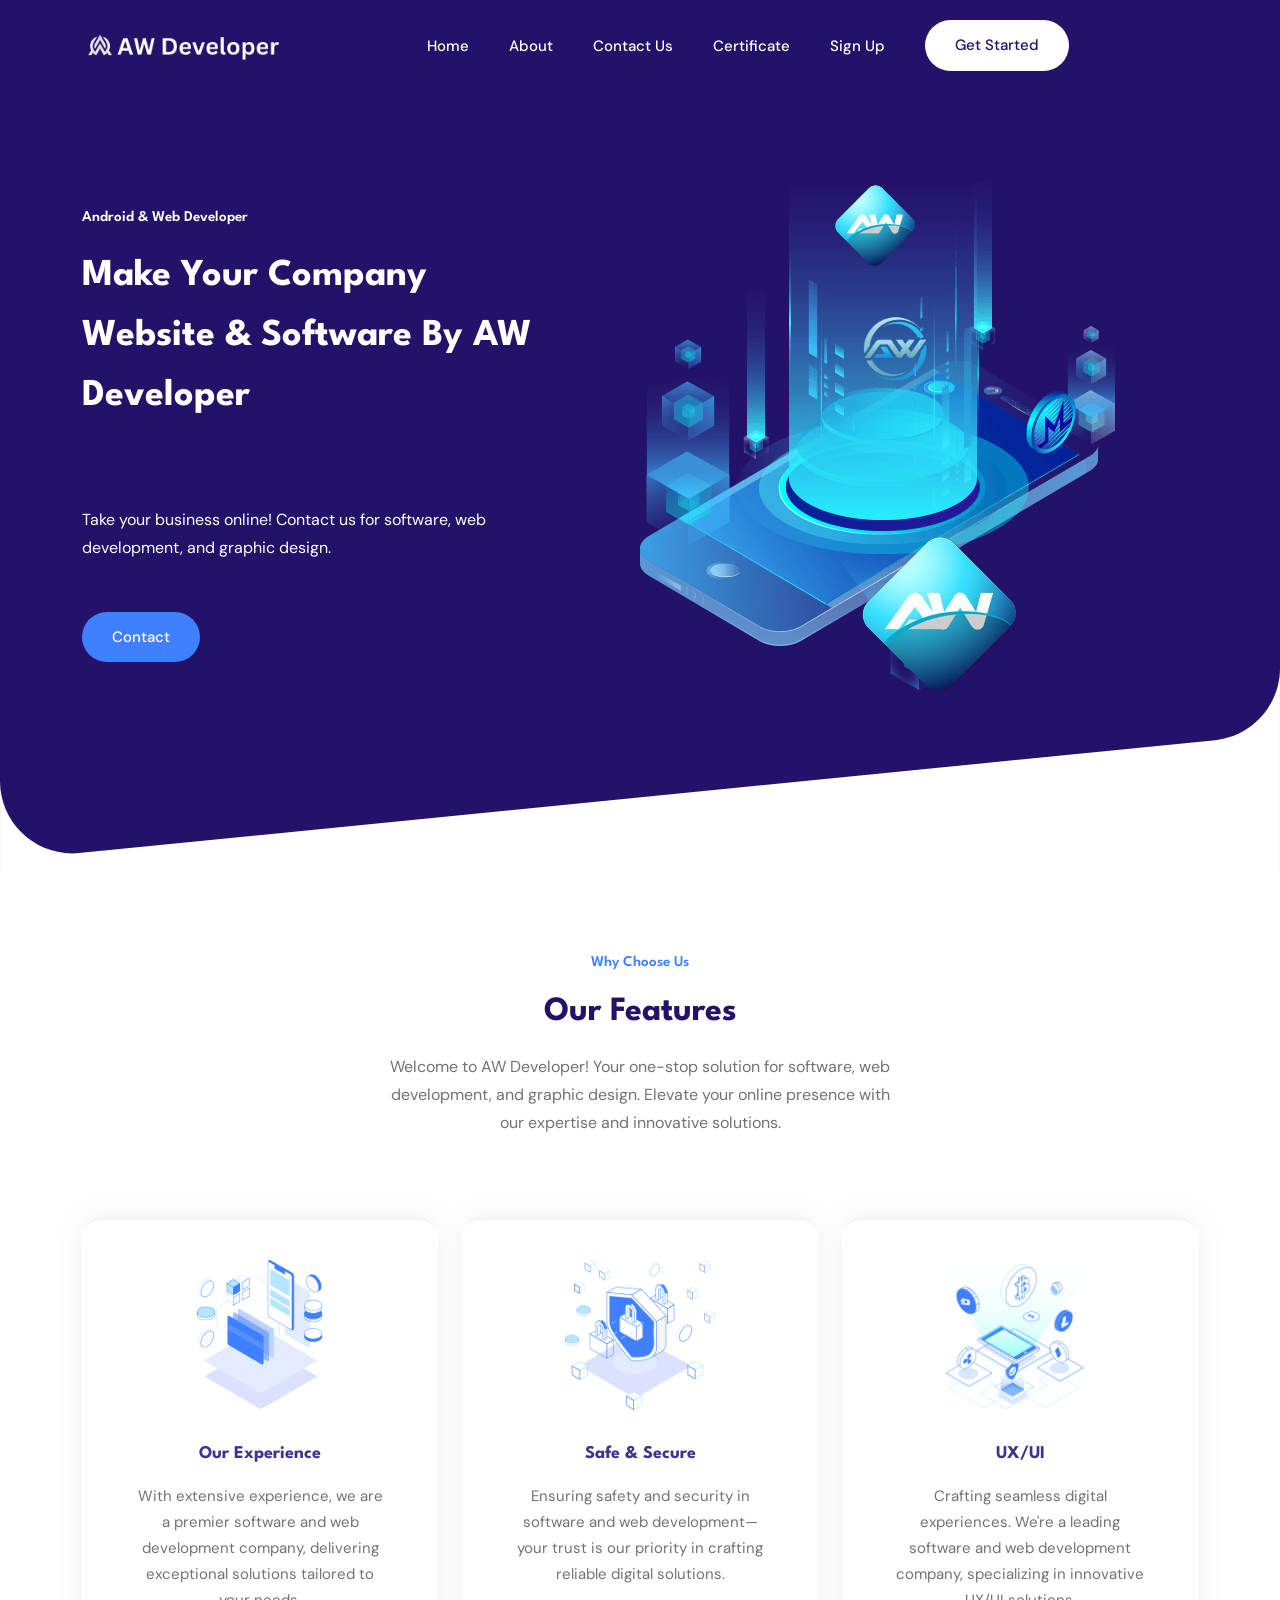
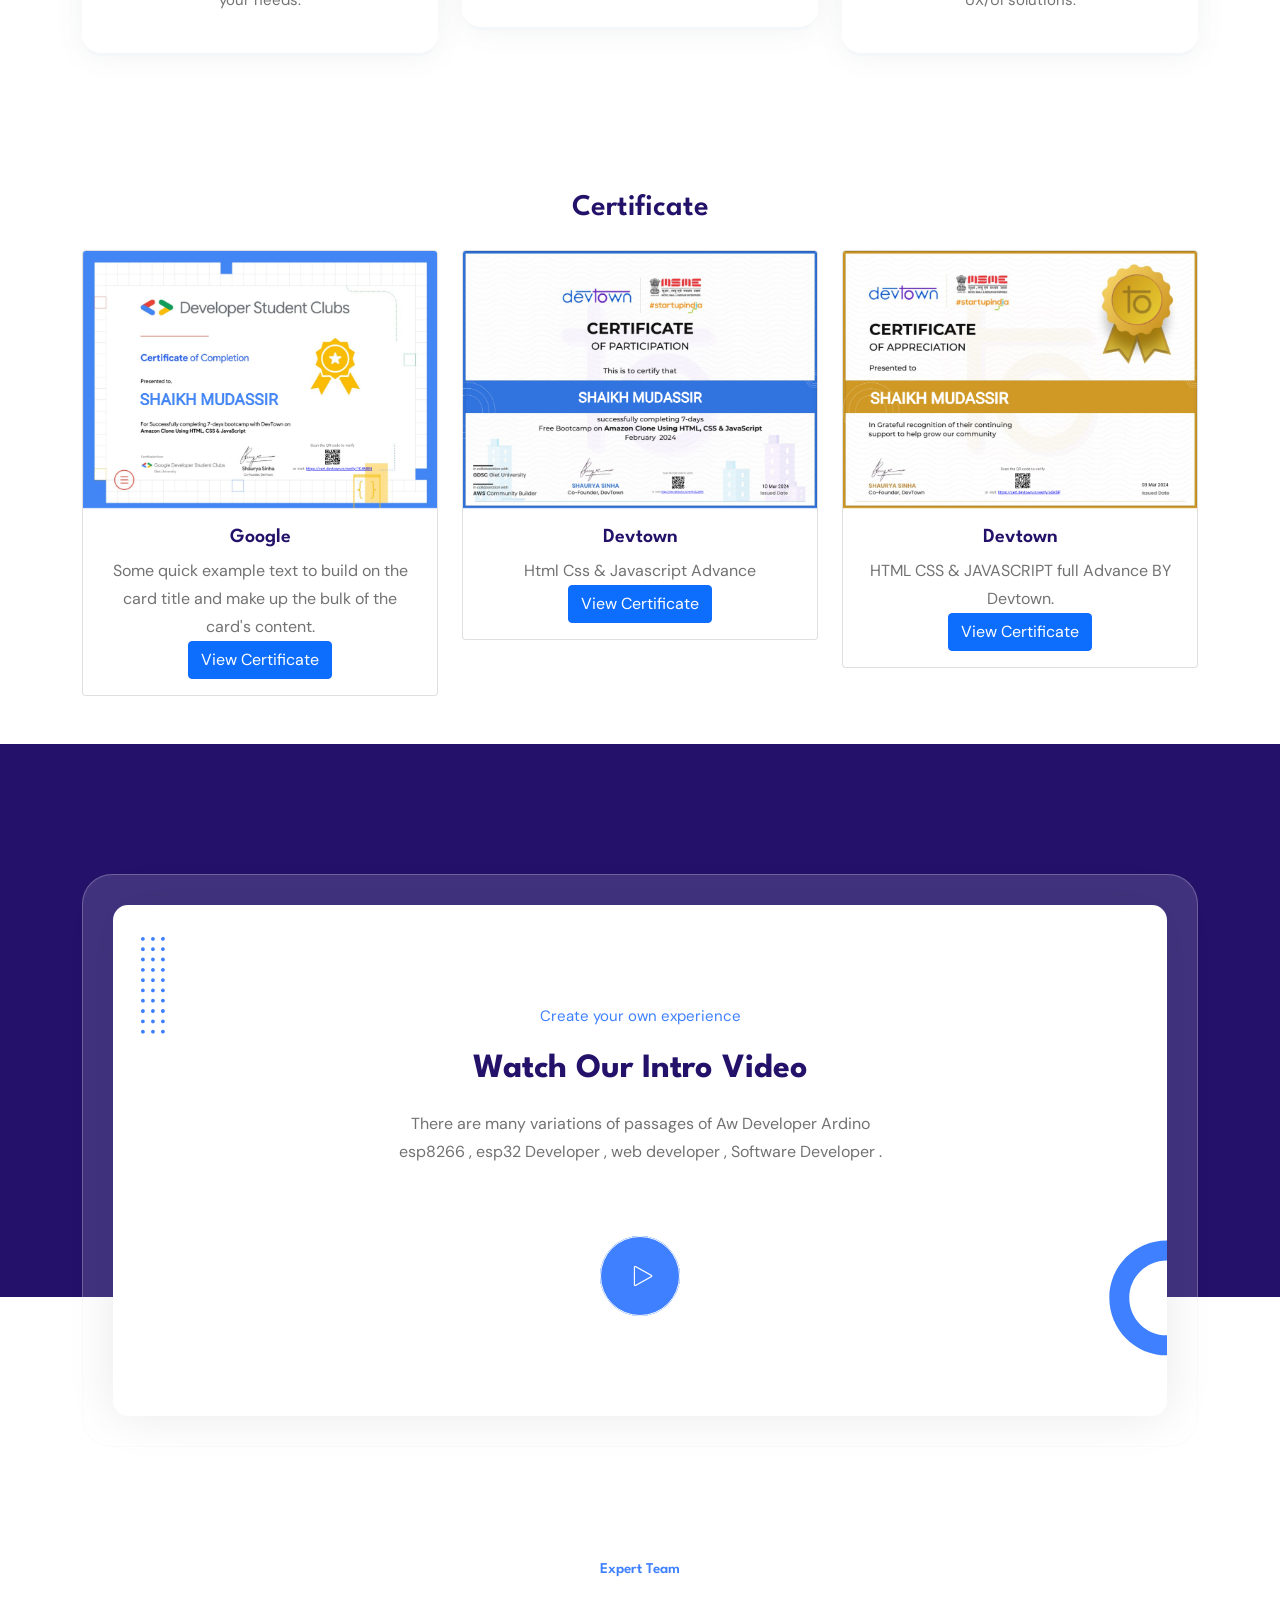
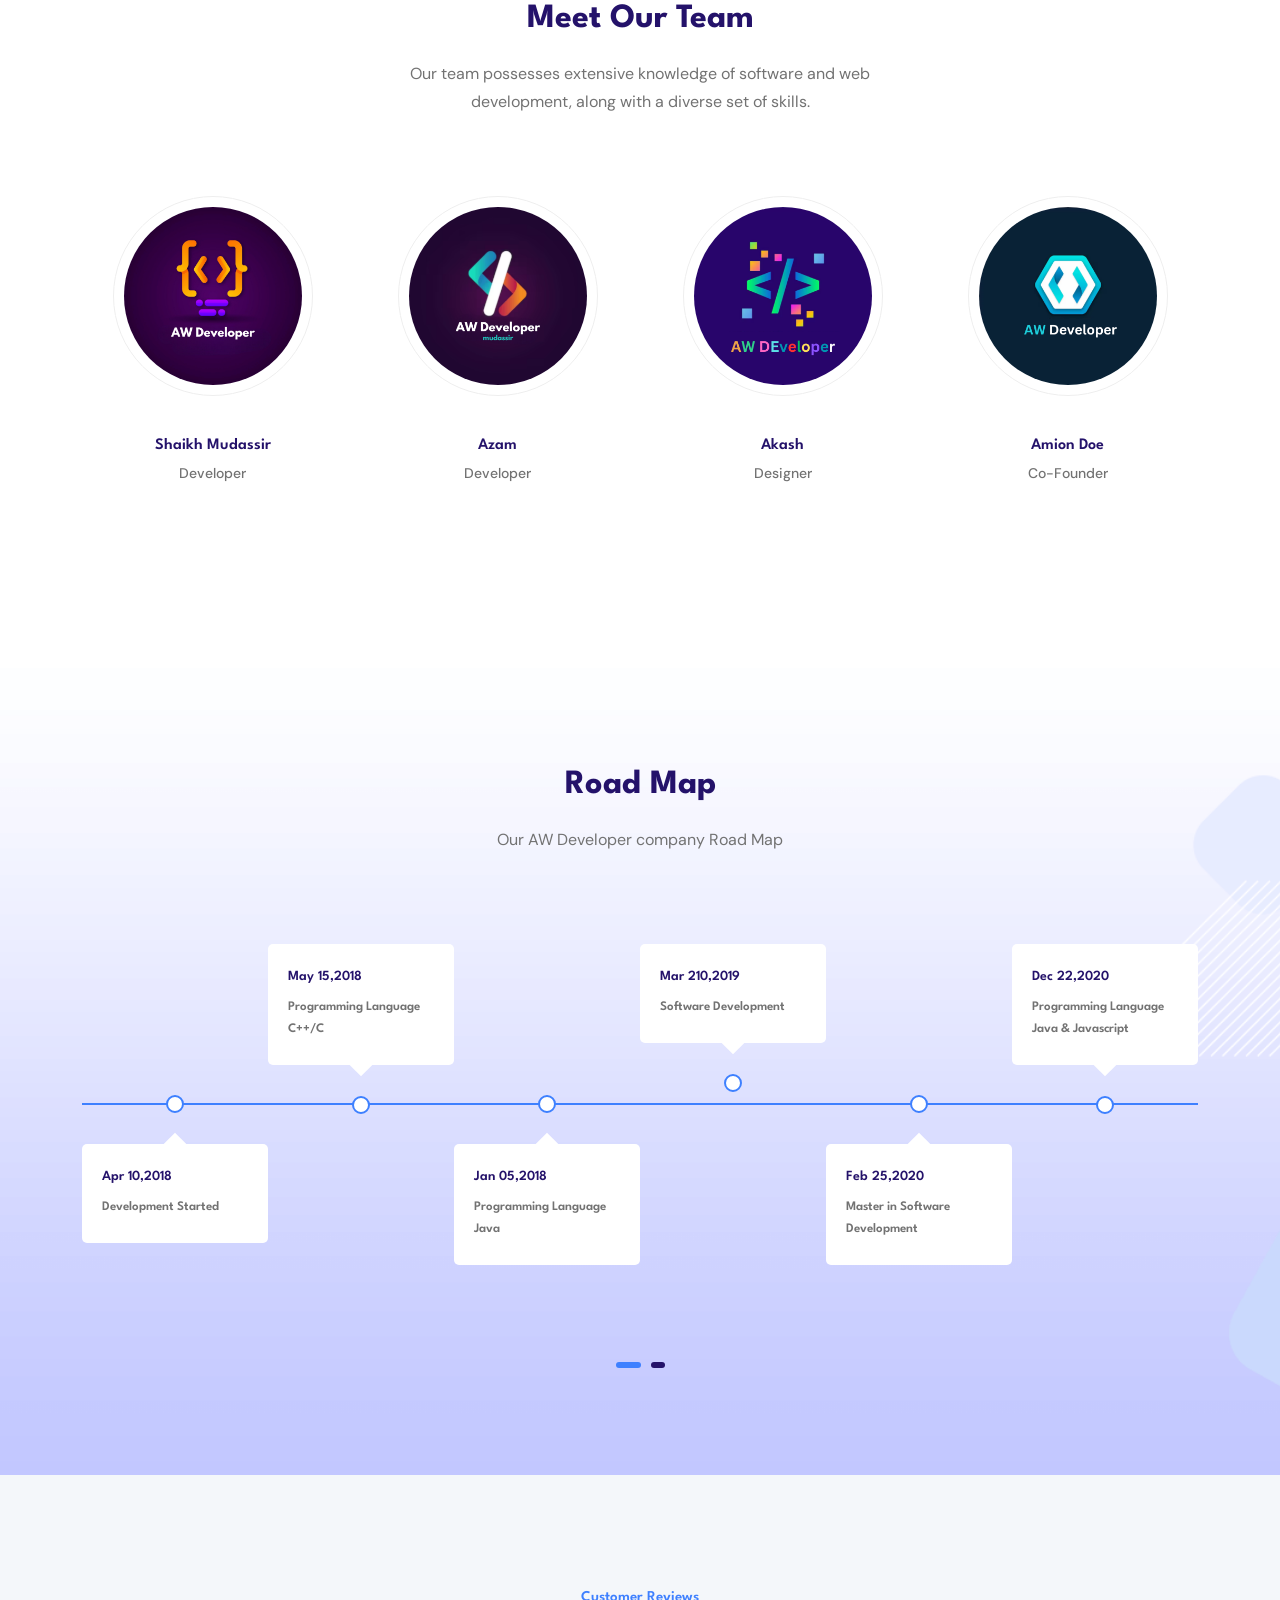
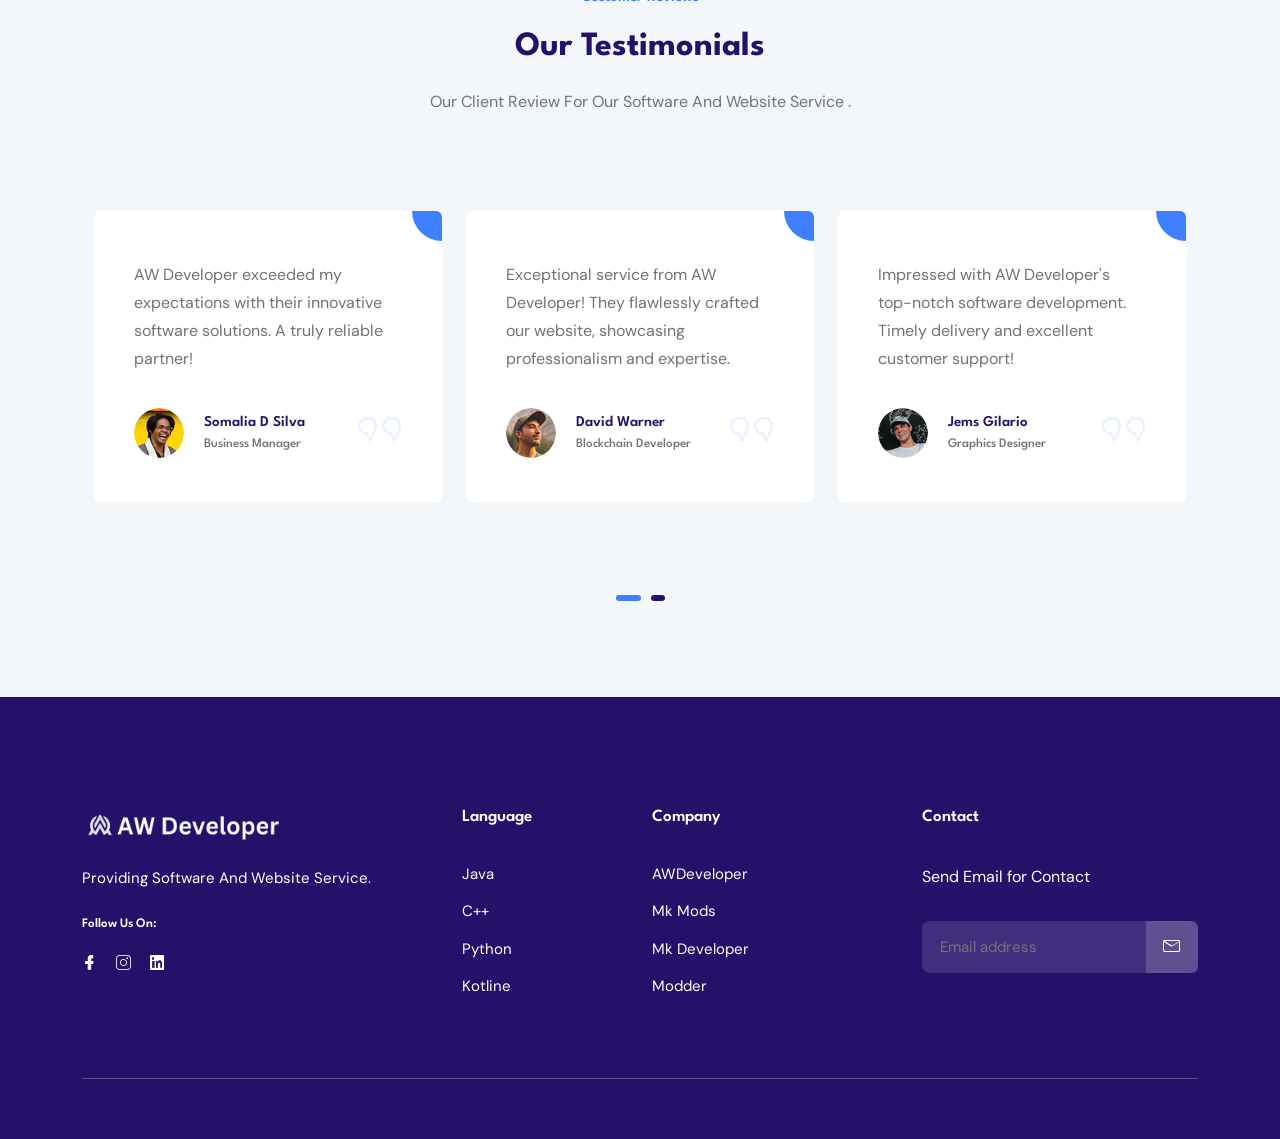
==== commit 2b0db94c: "ceritificate" ====
--- a/index.html
+++ b/index.html
@@ -1,7 +1,7 @@
 <!DOCTYPE html><html class="no-js" lang="zxx"><head>
 <meta charset="utf-8">
 <meta http-equiv="x-ua-compatible" content="ie=edge">
-<title>AW Developer</title>
+<title>AW-Developer</title>
 <meta name="description" content="">
 <meta name="viewport" content="width=device-width, initial-scale=1">
       <meta name="google-site-verification" content="mV0njJO85PDwWXoZRXvHBWW8LsEu-AOZ8JfVHzHUEQI" />
@@ -238,8 +238,8 @@
       data-mdb-target="#carouselMultiItemExample"
       data-mdb-slide="prev"
     >
-      <span class="carousel-control-prev-icon" aria-hidden="true"></span>
-      <span class="visually-hidden">Previous</span>
+      <!-- <span class="carousel-control-prev-icon" aria-hidden="false"></span> -->
+      <!-- <span class="visually-hidden">Previous</span> -->
     </button>
     <button
       class="carousel-control-next position-relative"
@@ -247,12 +247,16 @@
       data-mdb-target="#carouselMultiItemExample"
       data-mdb-slide="next"
     >
-      <span class="carousel-control-next-icon" aria-hidden="true"></span>
-      <span class="visually-hidden">Next</span>
+      <!-- <span class="carousel-control-next-icon" aria-hidden="true"></span>
+      <span class="visually-hidden">Next</span> -->
     </button>
   </div>
   <!-- Inner -->
-
+  <div>
+
+    <center >  <h3>Certificate</h3></center>
+
+  </div>
 
 
 
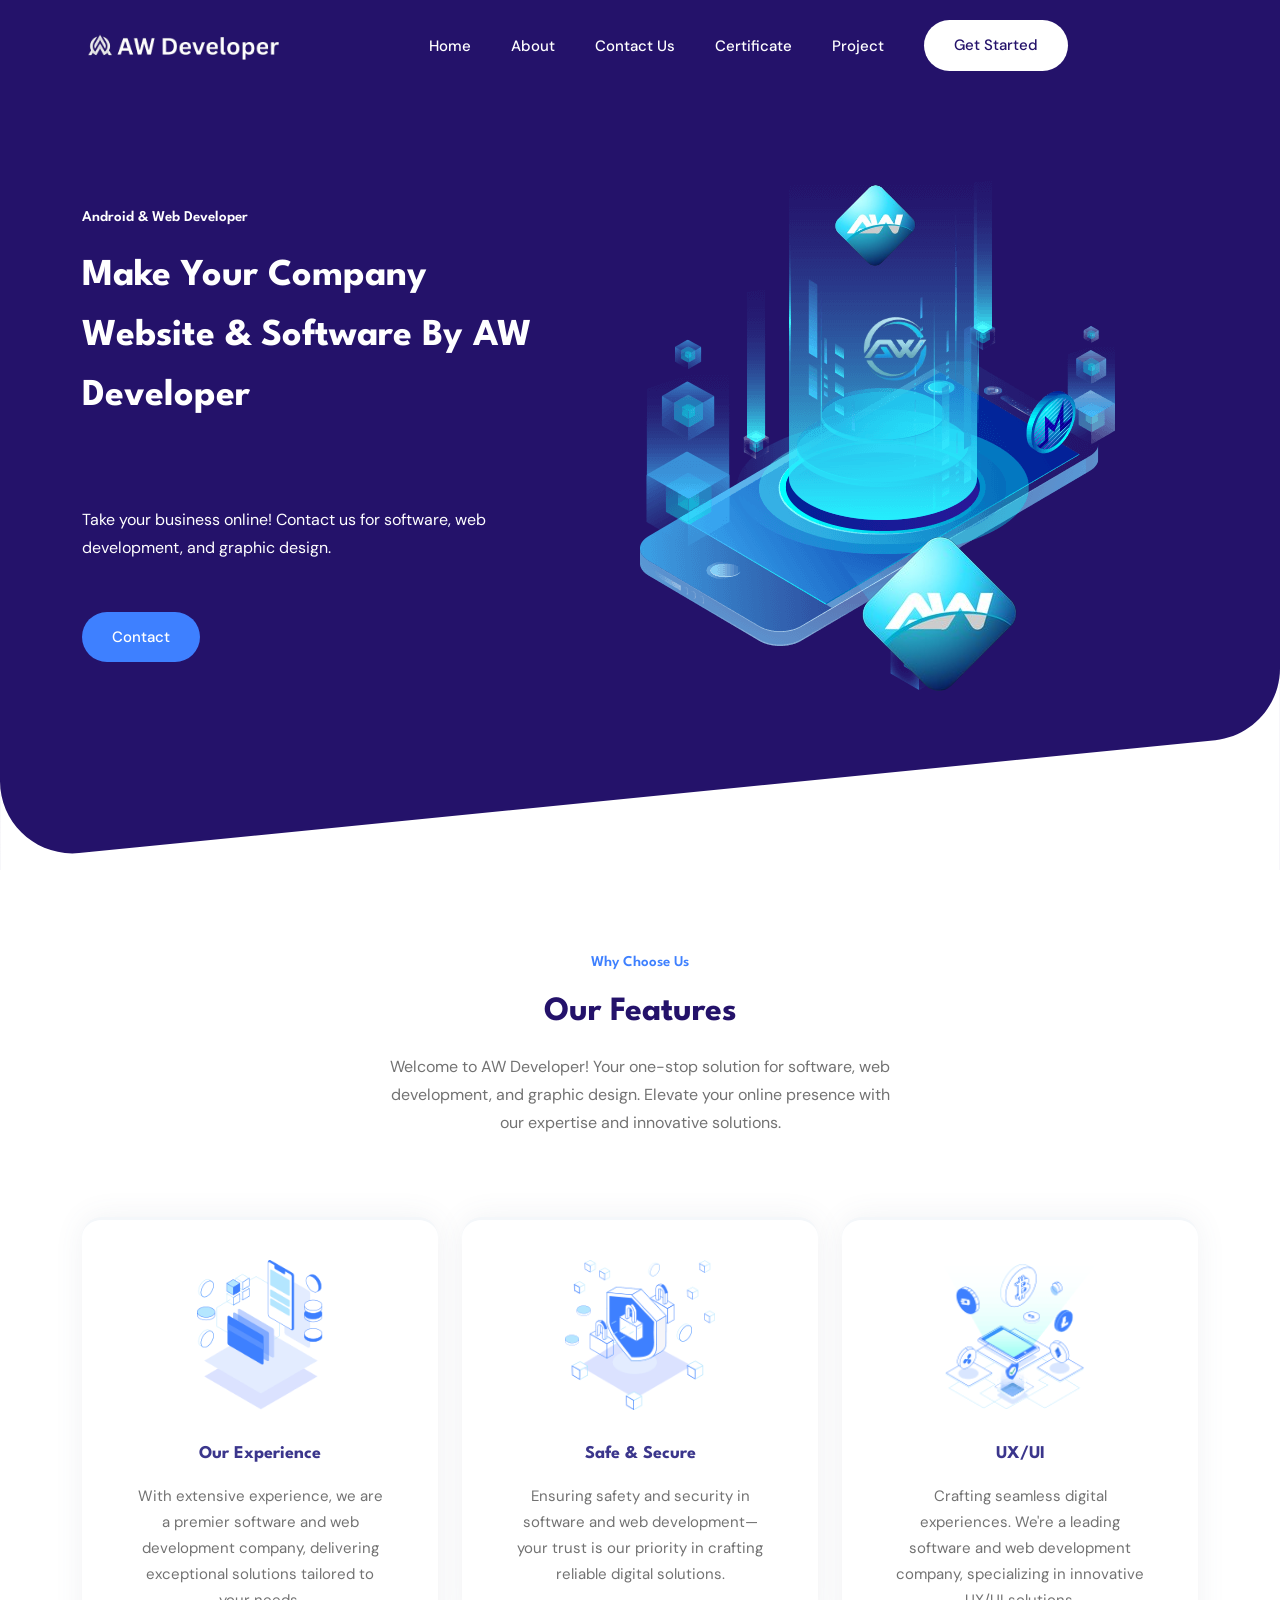
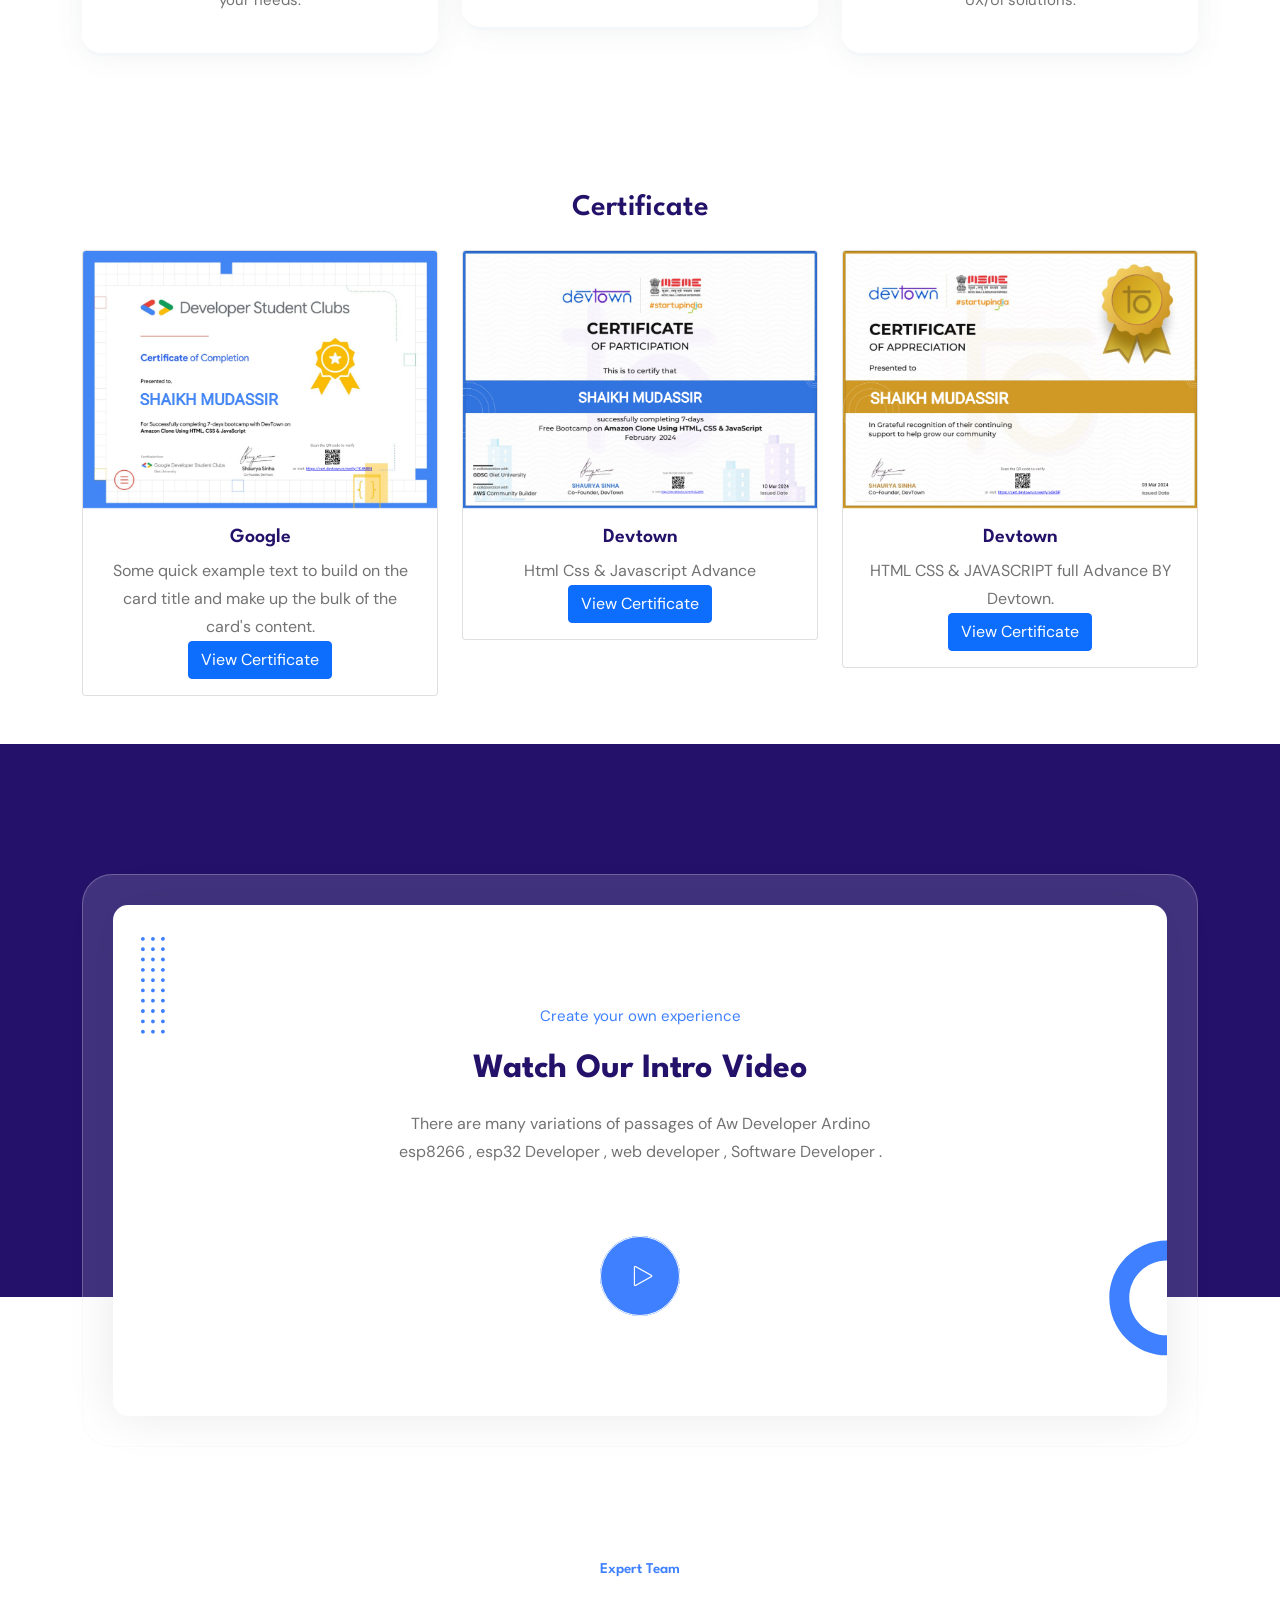
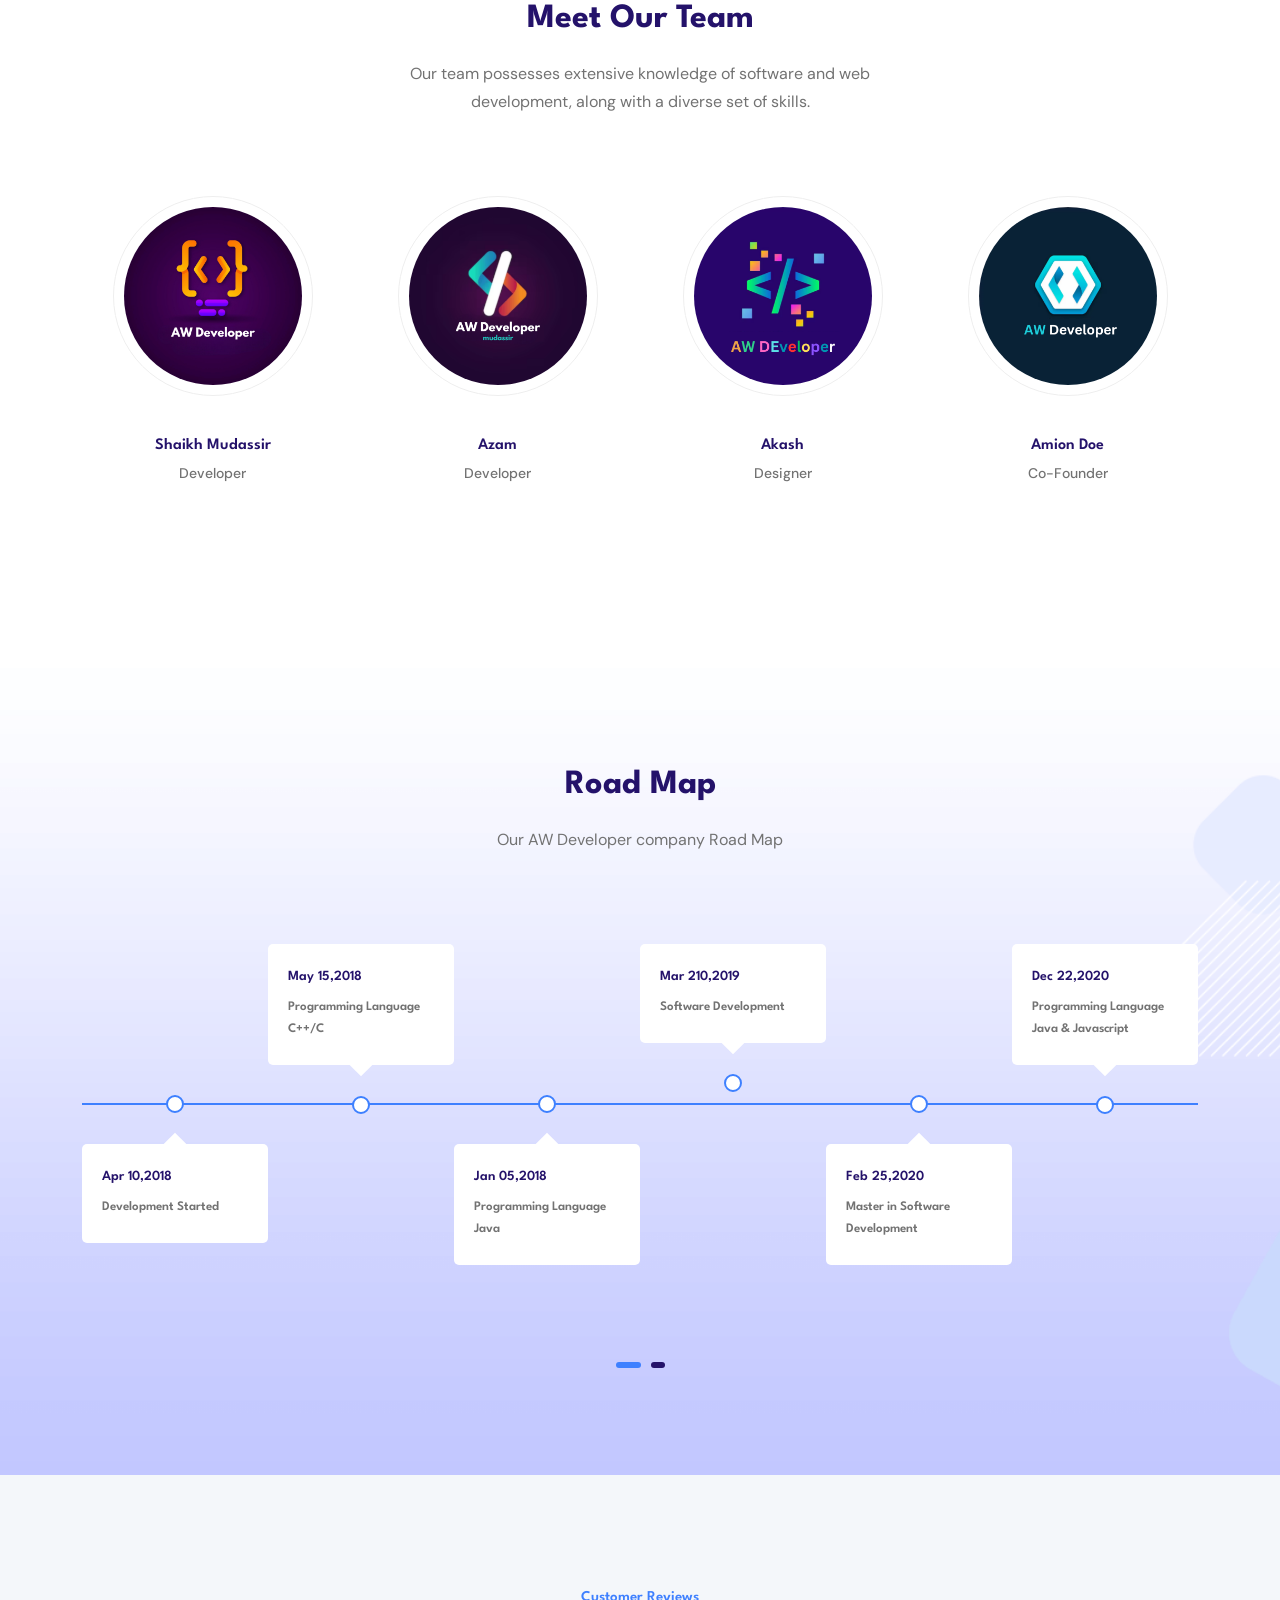
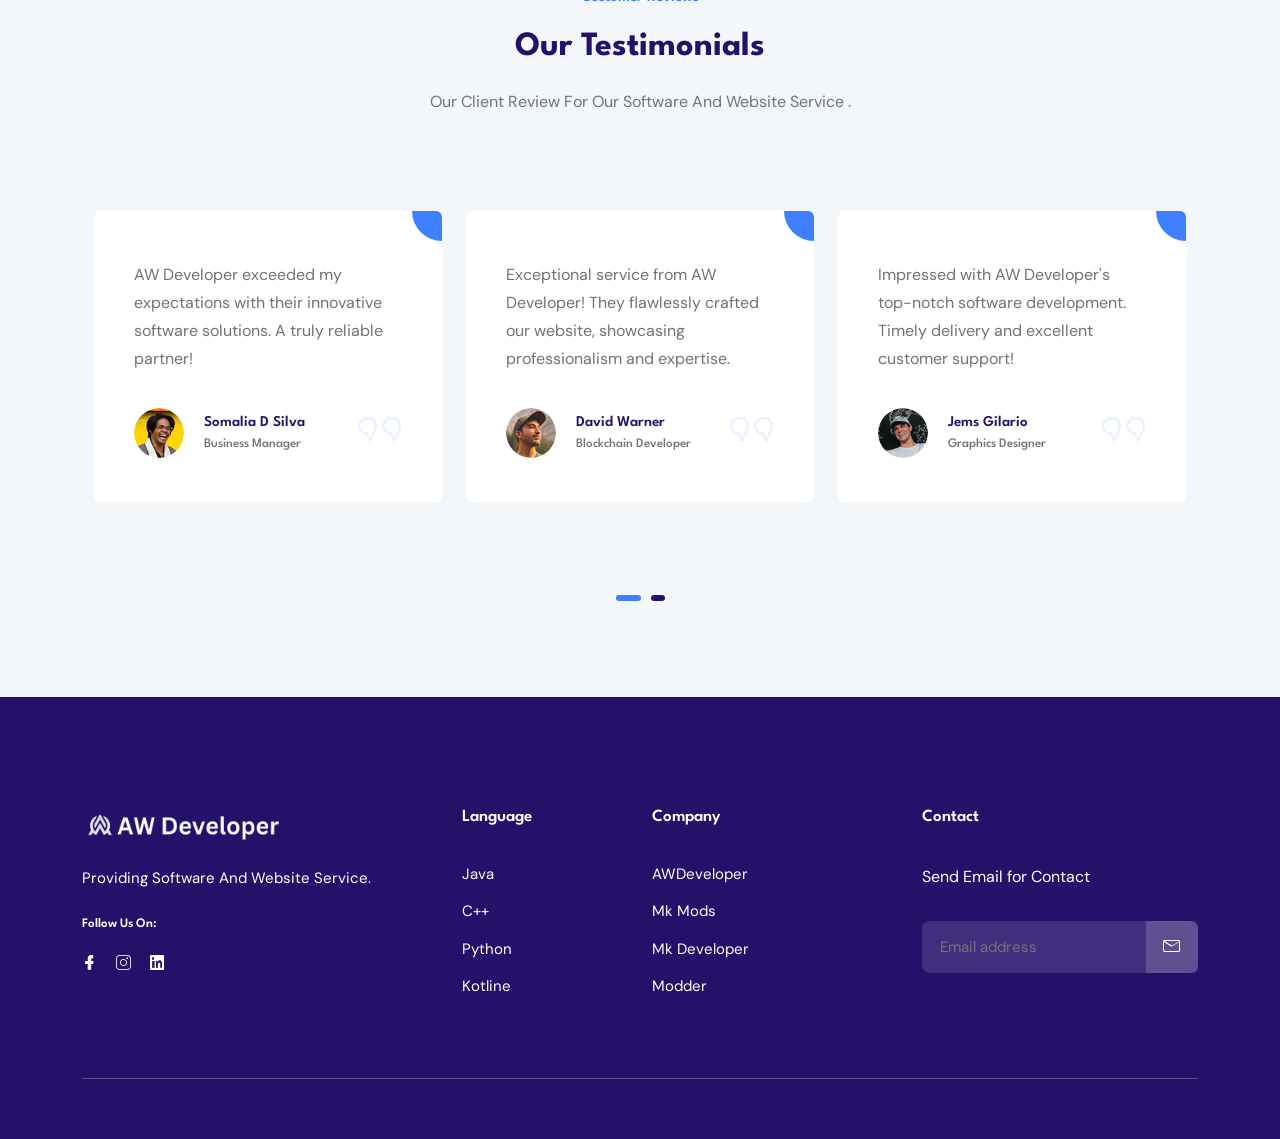
==== commit 61e94903: "done" ====
--- a/index.html
+++ b/index.html
@@ -6,9 +6,9 @@
 <meta name="viewport" content="width=device-width, initial-scale=1">
       <meta name="google-site-verification" content="mV0njJO85PDwWXoZRXvHBWW8LsEu-AOZ8JfVHzHUEQI" />
       <meta property="og:image" content="https://raw.githubusercontent.com/mudassir47/awdeveloper-main/main/img/3d-logo-2.png">
+      <meta property="og:url" content="https://awdeveloper.in">
       <meta property="og:title" content="AW Developer">
-<!-- <meta property="og:description" content="AW Developer: Crafting websites, software, and hardware solutions to empower users. Your digital needs, our expertise."> -->
-<!-- <meta property="og:url" content="https://awdeveloper.netlify.app"> -->
+<meta property="og:description" content="AW Developer: Crafting websites, software, and hardware solutions to empower users. Your digital needs, our expertise.">
 <link rel="shortcut icon" type="image/x-icon" href="img/awlogo.png">
 
 <link rel="stylesheet" href="css/bootstrap.min.css">
@@ -68,7 +68,7 @@
       <a href="certificate.html" aria-label="Toggle navigation">Certificate</a>
       </li>
       <li class="nav-item">
-        <a href="project.html" aria-label="Toggle navigation">sign up</a>
+        <a href="project.html" aria-label="Toggle navigation">Project</a>
         </li>
         <div style="margin-top:20px ;" class="button">
   <a href="https://wa.me/9958399157" class="btn">Get started</a>
@@ -78,7 +78,7 @@
 <ul class="sub-menu collapse" id="submenu-1-1">
 <li class="nav-item"><a href="about-us.html">About Us</a></li>
 <li class="nav-item"><a href="certificate.html">Sign In</a></li>
-<li class="nav-item"><a href="project.html">Sign Up</a></li>
+<li class="nav-item"><a href="project.html">Project</a></li>
 <li class="nav-item"><a href="reset-password.html">Reset Password</a>
 </li><li class="nav-item"><a href="mail-success.html">Mail Success</a></li>
 <li class="nav-item"><a href="404.html">404 Error</a></li>
